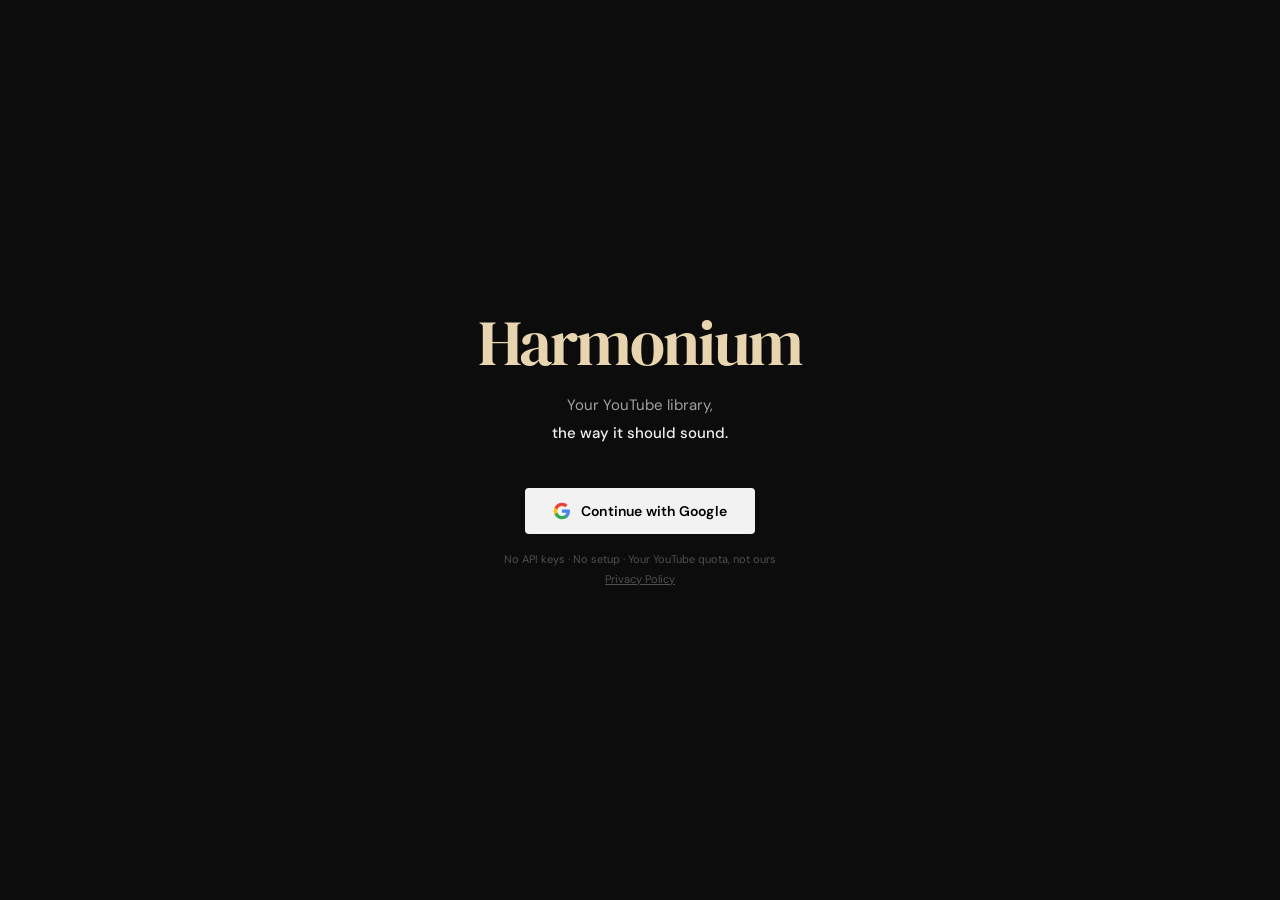
==== frontend/index.html @ 5efe1f3c "Add Google site verification meta tag" ====
<!DOCTYPE html>
<html lang="en">
<head>
<meta name="google-site-verification" content="8FkqAluyh1c5AC4ZkEARv3vHpYno_Fof5Kx22YtX2Ec" />
<meta charset="UTF-8">
<meta name="viewport" content="width=device-width, initial-scale=1.0">
<title>Harmonium</title>
<link href="https://fonts.googleapis.com/css2?family=DM+Sans:wght@300;400;500;600&family=DM+Serif+Display:ital@0;1&display=swap" rel="stylesheet">
<style>
:root {
  --bg:       #0c0c0c;
  --s1:       #141414;
  --s2:       #1c1c1c;
  --s3:       #272727;
  --s4:       #3a3a3a;
  --accent:   #e8d5b0;
  --accent2:  #f0e4c4;
  --green:    #4ade80;
  --text:     #f2f2f2;
  --text2:    #a0a0a0;
  --text3:    #505050;
  --ph:       80px;
}
*{box-sizing:border-box;margin:0;padding:0}
html,body{height:100%;overflow:hidden}
body{font-family:'DM Sans',sans-serif;background:var(--bg);color:var(--text);display:flex;flex-direction:column;-webkit-font-smoothing:antialiased}
button{cursor:pointer;font-family:inherit}
img{display:block}

/* ── LOADER ── */
#loader{position:fixed;inset:0;background:var(--bg);display:flex;align-items:center;justify-content:center;z-index:9999;transition:opacity .6s}
#loader.out{opacity:0;pointer-events:none}
.ll-logo{font-family:'DM Serif Display',serif;font-size:52px;color:var(--accent);letter-spacing:-1px;animation:ll 2s ease-in-out infinite}
@keyframes ll{0%,100%{opacity:.15}50%{opacity:1}}

/* ── LANDING ── */
#landing{position:fixed;inset:0;background:var(--bg);display:flex;align-items:center;justify-content:center;z-index:800;opacity:0;visibility:hidden;transition:opacity .4s,visibility .4s}
#landing.on{opacity:1;visibility:visible}
.li{text-align:center;max-width:380px;padding:40px 24px}
.li-logo{font-family:'DM Serif Display',serif;font-size:64px;color:var(--accent);letter-spacing:-2px;line-height:1;margin-bottom:16px}
.li-sub{font-size:15px;color:var(--text2);line-height:1.9;margin-bottom:40px}
.li-sub strong{color:var(--text);font-weight:500}
.btn-auth{display:inline-flex;align-items:center;gap:10px;background:var(--text);color:#000;border:none;border-radius:4px;padding:14px 28px;font-size:14px;font-weight:600;text-decoration:none;transition:all .2s;letter-spacing:.2px}
.btn-auth:hover{background:var(--accent2);transform:translateY(-1px)}
.btn-auth svg{width:18px;height:18px;flex-shrink:0}
.li-note{font-size:11px;color:var(--text3);margin-top:16px;line-height:1.8}

/* ── APP SHELL ── */
#app{display:flex;flex-direction:column;height:100vh;opacity:0;transition:opacity .4s;pointer-events:none}
#app.on{opacity:1;pointer-events:all}

/* ── TOPBAR ── */
#topbar{height:54px;display:flex;align-items:center;padding:0 20px;gap:14px;background:var(--s1);border-bottom:1px solid rgba(255,255,255,.05);flex-shrink:0;z-index:100}
.logo{font-family:'DM Serif Display',serif;font-size:20px;color:var(--accent);flex-shrink:0;cursor:pointer;user-select:none;letter-spacing:-.3px}
#sb{flex:1;max-width:340px;display:flex;align-items:center;background:var(--s3);border-radius:4px;padding:0 14px;gap:8px;border:1px solid transparent;transition:border .15s}
#sb:focus-within{border-color:rgba(255,255,255,.2)}
#sb svg{width:13px;height:13px;color:var(--text3);flex-shrink:0}
#si{background:transparent;border:none;outline:none;color:var(--text);font-family:'DM Sans',sans-serif;font-size:13px;width:100%;padding:9px 0}
#si::placeholder{color:var(--text3)}
#fw{display:flex;gap:6px}
.pill{background:transparent;border:1px solid var(--text3);border-radius:4px;padding:4px 12px;font-size:11px;font-weight:600;color:var(--text3);cursor:pointer;transition:all .15s;letter-spacing:.3px;text-transform:uppercase}
.pill.on{background:var(--accent);border-color:var(--accent);color:#000}
.pill:hover:not(.on){border-color:var(--text2);color:var(--text2)}
#tbr{display:flex;align-items:center;gap:10px;margin-left:auto}
#uav{width:26px;height:26px;border-radius:50%;object-fit:cover;border:1px solid var(--s4)}
#unm{font-size:13px;color:var(--text2);font-weight:500}
#lob{background:transparent;border:none;color:var(--text3);font-size:12px;cursor:pointer;padding:4px 8px;transition:color .15s}
#lob:hover{color:var(--text)}

/* ── LAYOUT ── */
#main{display:flex;flex:1;overflow:hidden}

/* ── SIDEBAR ── */
#sidebar{width:220px;flex-shrink:0;background:var(--s1);border-right:1px solid rgba(255,255,255,.04);display:flex;flex-direction:column;overflow:hidden}
.slbl{font-size:10px;font-weight:600;letter-spacing:2px;text-transform:uppercase;color:var(--text3);padding:20px 16px 8px}
.nb{display:flex;align-items:center;gap:11px;width:calc(100% - 12px);margin:1px 6px;padding:8px 10px;border-radius:4px;border:none;background:transparent;color:var(--text3);font-family:'DM Sans',sans-serif;font-size:13px;font-weight:500;cursor:pointer;transition:all .15s;text-align:left}
.nb:hover{background:var(--s2);color:var(--text2)}
.nb.on{background:var(--s2);color:var(--text)}
.nb svg{width:15px;height:15px;flex-shrink:0}
.sdiv{height:1px;background:rgba(255,255,255,.05);margin:8px 16px}
#pls{flex:1;overflow-y:auto;padding:4px 6px 16px;scrollbar-width:thin;scrollbar-color:var(--s4) transparent}
#pls::-webkit-scrollbar{width:3px}
#pls::-webkit-scrollbar-thumb{background:var(--s4);border-radius:2px}
.pi{display:flex;align-items:center;gap:10px;padding:6px 10px;border-radius:4px;cursor:pointer;transition:all .12s}
.pi:hover{background:var(--s2)}
.pi.on{background:var(--s2)}
.pith{width:34px;height:34px;border-radius:3px;background:var(--s3);flex-shrink:0;overflow:hidden;display:flex;align-items:center;justify-content:center;color:var(--text3)}
.pith img{width:100%;height:100%;object-fit:cover}
.pin{font-size:12px;font-weight:500;white-space:nowrap;overflow:hidden;text-overflow:ellipsis;color:var(--text2)}
.pi.on .pin{color:var(--text)}
.pic{font-size:10px;color:var(--text3);margin-top:1px}
.sempty{padding:16px;font-size:12px;color:var(--text3);text-align:center;line-height:1.8}

/* ── CONTENT ── */
#content{flex:1;display:flex;flex-direction:column;overflow:hidden;position:relative;background:var(--bg)}
#ta{flex:1;overflow-y:auto;scrollbar-width:thin;scrollbar-color:var(--s4) transparent}
#ta::-webkit-scrollbar{width:5px}
#ta::-webkit-scrollbar-thumb{background:var(--s4);border-radius:3px}

/* ── HOME ── */
.hw{padding:28px 28px 100px}
.hgreet{font-family:'DM Serif Display',serif;font-size:36px;color:var(--text);letter-spacing:-.5px;margin-bottom:28px;font-style:italic}

/* Playlist grid */
.plg{display:grid;grid-template-columns:repeat(3,1fr);gap:6px;margin-bottom:36px}
.pgc{display:flex;align-items:center;background:var(--s2);border-radius:4px;overflow:hidden;cursor:pointer;height:54px;position:relative;transition:background .12s}
.pgc:hover{background:var(--s3)}
.pgca{width:54px;height:54px;flex-shrink:0;overflow:hidden;background:var(--s3)}
.pgca img{width:100%;height:100%;object-fit:cover;display:block}
.pgcn{flex:1;padding:0 12px;font-size:13px;font-weight:600;white-space:nowrap;overflow:hidden;text-overflow:ellipsis;color:var(--text)}
.pgcp{position:absolute;right:10px;width:32px;height:32px;border-radius:50%;background:var(--accent);color:#000;border:none;display:flex;align-items:center;justify-content:center;opacity:0;transform:translateY(4px);transition:all .2s;box-shadow:0 4px 12px rgba(0,0,0,.5)}
.pgc:hover .pgcp{opacity:1;transform:translateY(0)}
.pgcp svg{width:12px;height:12px;margin-left:2px}

/* Section */
.hsec{margin-bottom:36px}
.shd{display:flex;align-items:center;justify-content:space-between;margin-bottom:16px}
.sht{font-size:18px;font-weight:600;color:var(--text);letter-spacing:-.2px}
.sha{font-size:12px;color:var(--text3);cursor:pointer;font-weight:500;transition:color .15s;text-transform:uppercase;letter-spacing:.5px}
.sha:hover{color:var(--text2)}

/* H-scroll */
.hrow{overflow-x:auto;scrollbar-width:none;padding-bottom:2px}
.hrow::-webkit-scrollbar{display:none}
.hri{display:flex;gap:14px;width:max-content}

/* Music card */
.mc{width:160px;flex-shrink:0;cursor:pointer;padding:14px;background:var(--s2);border-radius:6px;transition:background .15s;position:relative}
.mc:hover{background:var(--s3)}
.mca{width:132px;height:132px;border-radius:4px;background:var(--s3);overflow:hidden;position:relative;margin-bottom:12px;box-shadow:0 6px 20px rgba(0,0,0,.5)}
.mca img{width:100%;height:100%;object-fit:cover;display:block}
.mcpb{position:absolute;bottom:6px;right:6px;width:36px;height:36px;border-radius:50%;background:var(--accent);color:#000;border:none;display:flex;align-items:center;justify-content:center;opacity:0;transform:translateY(6px);transition:all .2s;box-shadow:0 4px 16px rgba(0,0,0,.6)}
.mc:hover .mcpb{opacity:1;transform:translateY(0)}
.mcpb svg{width:14px;height:14px;margin-left:2px}
.mct{font-size:13px;font-weight:600;white-space:nowrap;overflow:hidden;text-overflow:ellipsis;color:var(--text);margin-bottom:3px}
.mcs{font-size:11px;color:var(--text3);white-space:nowrap;overflow:hidden;text-overflow:ellipsis}

/* Artist */
.ahd{display:flex;align-items:center;gap:10px;margin-bottom:12px}
.aav{width:38px;height:38px;border-radius:50%;background:var(--s3);overflow:hidden;flex-shrink:0}
.aav img{width:100%;height:100%;object-fit:cover}
.anm{font-size:15px;font-weight:600;color:var(--text)}
.act{font-size:11px;color:var(--text3);margin-top:1px}

/* ── PLAYLIST HEADER ── */
.vhdr{display:flex;align-items:flex-end;gap:24px;padding:32px 24px 24px;background:linear-gradient(180deg,var(--s2) 0%,var(--bg) 100%)}
.vart{width:180px;height:180px;border-radius:4px;background:var(--s3);flex-shrink:0;overflow:hidden;box-shadow:0 8px 32px rgba(0,0,0,.7)}
.vart img{width:100%;height:100%;object-fit:cover}
.vinf{flex:1;overflow:hidden}
.vtyp{font-size:10px;font-weight:600;text-transform:uppercase;letter-spacing:2px;color:var(--text3);margin-bottom:10px}
.vtit{font-family:'DM Serif Display',serif;font-size:38px;letter-spacing:-.5px;line-height:1.1;margin-bottom:8px;color:var(--text)}
.vmeta{font-size:13px;color:var(--text2);margin-bottom:20px}
.vacts{display:flex;align-items:center;gap:12px}
.vplay{display:flex;align-items:center;gap:8px;background:var(--accent);color:#000;border:none;border-radius:4px;padding:11px 28px;font-family:'DM Sans',sans-serif;font-size:13px;font-weight:700;cursor:pointer;transition:all .15s;letter-spacing:.2px}
.vplay:hover{background:var(--accent2);transform:translateY(-1px)}
.vplay svg{width:14px;height:14px}
.vshuffle{display:flex;align-items:center;gap:6px;background:transparent;border:1px solid var(--s4);color:var(--text2);border-radius:4px;padding:10px 20px;font-family:'DM Sans',sans-serif;font-size:13px;font-weight:500;cursor:pointer;transition:all .15s}
.vshuffle:hover{border-color:var(--text3);color:var(--text)}
.vshuffle svg{width:13px;height:13px}

/* ── TRACK TABLE ── */
.ttbl{padding:0 20px 80px}
.ttblh{display:grid;grid-template-columns:40px 1fr 120px 60px;align-items:center;padding:6px 12px;border-bottom:1px solid rgba(255,255,255,.06);margin-bottom:2px}
.ttblh span{font-size:10px;font-weight:600;text-transform:uppercase;letter-spacing:1px;color:var(--text3)}
.ttblh span:last-child{text-align:right}
.tr{display:grid;grid-template-columns:40px 1fr 120px 60px;align-items:center;padding:5px 12px;border-radius:3px;cursor:pointer;transition:background .08s}
.tr:hover{background:rgba(255,255,255,.05)}
.tr.on{background:rgba(232,213,176,.07)}
.tn{font-size:13px;color:var(--text3);text-align:center;font-variant-numeric:tabular-nums}
.tr.on .tn{display:none}
.tbs{display:none;justify-content:center;align-items:flex-end;gap:2px;height:14px}
.tr.on .tbs{display:flex}
.tb{width:2px;background:var(--accent);border-radius:1px;animation:tba .7s ease-in-out infinite alternate}
.tb:nth-child(2){animation-delay:.12s;height:8px}
.tb:nth-child(3){animation-delay:.24s}
@keyframes tba{from{height:2px}to{height:12px}}
.tbs.paused .tb{animation-play-state:paused}
.tri{display:flex;align-items:center;gap:12px;overflow:hidden;min-width:0}
.tat{width:40px;height:40px;border-radius:3px;background:var(--s3);flex-shrink:0;overflow:hidden}
.tat img{width:100%;height:100%;object-fit:cover}
.tit{overflow:hidden;min-width:0}
.ttl{font-size:13px;font-weight:500;white-space:nowrap;overflow:hidden;text-overflow:ellipsis;color:var(--text)}
.tr.on .ttl{color:var(--accent)}
.tch{font-size:11px;color:var(--text3);margin-top:2px}
.tactions{display:flex;align-items:center;gap:2px;justify-content:center;opacity:0;transition:opacity .12s}
.tr:hover .tactions,.tr.on .tactions{opacity:1}
.tact{background:transparent;border:none;color:var(--text3);padding:4px;border-radius:3px;display:flex;transition:color .12s}
.tact:hover{color:var(--text)}
.tact.liked{color:var(--accent)!important;opacity:1!important}
.tact svg{width:14px;height:14px}
.tdur{font-size:12px;color:var(--text3);text-align:right;font-variant-numeric:tabular-nums}

/* ── QUEUE ── */
#qp{position:absolute;top:0;right:0;bottom:0;width:270px;background:var(--s1);border-left:1px solid rgba(255,255,255,.05);display:flex;flex-direction:column;transform:translateX(100%);transition:transform .3s cubic-bezier(.4,0,.2,1);z-index:20}
#qp.open{transform:translateX(0)}
#qph{display:flex;align-items:center;justify-content:space-between;padding:16px;border-bottom:1px solid rgba(255,255,255,.05);flex-shrink:0}
#qph h3{font-size:13px;font-weight:600;color:var(--text)}
#qcnt{font-size:11px;color:var(--text3);margin-top:2px}
#qcl{background:transparent;border:none;color:var(--text3);font-size:20px;line-height:1;padding:2px;transition:color .15s}
#qcl:hover{color:var(--text)}
#ql{flex:1;overflow-y:auto;padding:6px;scrollbar-width:thin;scrollbar-color:var(--s4) transparent}
.qi{display:flex;align-items:center;gap:10px;padding:7px 8px;border-radius:3px;cursor:pointer;transition:background .1s}
.qi:hover{background:var(--s2)}
.qi.qa{background:rgba(232,213,176,.06)}
.qia{width:34px;height:34px;border-radius:3px;background:var(--s3);flex-shrink:0;overflow:hidden}
.qia img{width:100%;height:100%;object-fit:cover}
.qii{flex:1;overflow:hidden}
.qit{font-size:12px;font-weight:500;white-space:nowrap;overflow:hidden;text-overflow:ellipsis;color:var(--text2)}
.qi.qa .qit{color:var(--accent)}
.qic{font-size:10px;color:var(--text3)}
.qrm{background:transparent;border:none;color:var(--text3);padding:4px;opacity:0;font-size:16px;transition:all .12s;flex-shrink:0}
.qi:hover .qrm{opacity:1}
.qrm:hover{color:#f55}
#qclrbtn{margin:8px;padding:9px;background:transparent;border:1px solid rgba(255,255,255,.08);border-radius:3px;color:var(--text3);font-family:'DM Sans',sans-serif;font-size:12px;cursor:pointer;width:calc(100% - 16px);transition:all .15s}
#qclrbtn:hover{border-color:#f55;color:#f55}

/* ── STATES ── */
.stctr{display:flex;flex-direction:column;align-items:center;justify-content:center;min-height:240px;gap:10px;color:var(--text3);text-align:center;padding:40px}
.stctr p{font-size:14px;line-height:1.8;max-width:280px}
.stctr strong{color:var(--text2)}
.spin{width:18px;height:18px;border:2px solid var(--s4);border-top-color:var(--accent);border-radius:50%;animation:sp .6s linear infinite;flex-shrink:0}
@keyframes sp{to{transform:rotate(360deg)}}
.ldrow{display:flex;align-items:center;justify-content:center;gap:10px;padding:80px;font-size:13px;color:var(--text3)}

/* ── PLAYER BAR ── */
#player{
  height:var(--ph);
  background:rgba(14,14,14,.97);
  backdrop-filter:blur(20px);
  -webkit-backdrop-filter:blur(20px);
  border-top:1px solid rgba(255,255,255,.06);
  display:flex;align-items:center;
  padding:0 20px;flex-shrink:0;z-index:200;
}

/* Now playing */
#np{display:flex;align-items:center;gap:12px;width:250px;flex-shrink:0;min-width:0;cursor:pointer}
#np:hover #npt{color:var(--accent)}
#npa{width:48px;height:48px;border-radius:4px;background:var(--s3);flex-shrink:0;overflow:hidden;display:flex;align-items:center;justify-content:center}
#npa img{width:100%;height:100%;object-fit:cover}
#npi{overflow:hidden;flex:1;min-width:0}
#npt{font-size:13px;font-weight:500;white-space:nowrap;overflow:hidden;text-overflow:ellipsis;color:var(--text);transition:color .15s}
#npc{font-size:11px;color:var(--text3);margin-top:2px;white-space:nowrap;overflow:hidden;text-overflow:ellipsis}
#nlbtn{background:transparent;border:none;color:var(--text3);padding:4px;flex-shrink:0;display:flex;transition:color .15s}
#nlbtn:hover{color:var(--text)}
#nlbtn.liked{color:var(--accent)!important}
#nlbtn svg{width:14px;height:14px}

/* Controls */
#ct{flex:1;display:flex;flex-direction:column;align-items:center;gap:8px;padding:0 20px}
.cr{display:flex;align-items:center;gap:18px}
.cb{background:transparent;border:none;color:var(--text3);padding:5px;transition:all .12s;display:flex;align-items:center;justify-content:center;border-radius:3px}
.cb:hover{color:var(--text);transform:scale(1.08)}
.cb.on{color:var(--accent)}
.cb svg{width:15px;height:15px;display:block}
#bplay{width:32px;height:32px;background:var(--text);border-radius:50%;color:#000;transition:transform .12s}
#bplay:hover{transform:scale(1.06)}
#bplay svg{width:14px;height:14px}

/* Progress */
.prow{display:flex;align-items:center;gap:8px;width:100%;max-width:600px}
.ptm{font-size:10px;color:var(--text3);font-variant-numeric:tabular-nums;width:34px;flex-shrink:0}
.ptm:last-child{text-align:right}
/* Progress bar — taller hit area via padding trick */
.prow{position:relative}
#pb{
  flex:1;height:4px;background:var(--s4);border-radius:3px;
  cursor:pointer;position:relative;
  user-select:none;
  /* tall invisible hit area */
  padding:10px 0;
  margin:-10px 0;
  background-clip:content-box;
  transition:none;
}
#pb::before{
  content:'';position:absolute;
  left:0;right:0;top:50%;transform:translateY(-50%);
  height:4px;background:var(--s4);border-radius:3px;
  transition:height .15s;
  pointer-events:none;
}
#pb:hover::before,#pb.dragging::before{height:6px;}
#pf{
  position:absolute;left:0;top:50%;transform:translateY(-50%);
  height:4px;background:var(--text2);border-radius:3px;
  width:0%;pointer-events:none;
  transition:height .15s;
}
#pb:hover #pf,#pb.dragging #pf{height:6px;background:var(--accent);}
#pdot{
  position:absolute;right:-6px;top:50%;transform:translateY(-50%);
  width:12px;height:12px;border-radius:50%;
  background:var(--text);
  opacity:0;pointer-events:none;
  transition:opacity .15s;
  box-shadow:0 0 0 3px rgba(255,255,255,.1);
}
#pb:hover #pdot,#pb.dragging #pdot{opacity:1;}

/* Right */
#pr{display:flex;align-items:center;gap:8px;width:220px;justify-content:flex-end;flex-shrink:0}
#qtbtn{background:transparent;border:none;color:var(--text3);padding:5px;display:flex;transition:color .15s;border-radius:3px}
#qtbtn:hover,#qtbtn.on{color:var(--accent)}
#qtbtn svg{width:15px;height:15px}
#lyrbtn{background:transparent;border:none;color:var(--text3);padding:5px;display:flex;transition:color .15s;border-radius:3px;font-size:11px;font-weight:600;letter-spacing:.5px;align-items:center;gap:5px}
#lyrbtn:hover,#lyrbtn.on{color:var(--accent)}
#lyrbtn svg{width:13px;height:13px}
.vol{display:flex;align-items:center;gap:6px}
.vol svg{width:13px;height:13px;color:var(--text3);flex-shrink:0}
#vs{-webkit-appearance:none;width:80px;height:3px;background:var(--s4);border-radius:3px;outline:none;cursor:pointer}
#vs::-webkit-slider-thumb{-webkit-appearance:none;width:10px;height:10px;border-radius:50%;background:var(--text);cursor:pointer;opacity:0;transition:opacity .12s}
.vol:hover #vs::-webkit-slider-thumb{opacity:1}

/* ── LYRICS PANEL (slides up from player bar) ── */
#lyrpanel{
  position:fixed;
  left:220px; /* sidebar width */
  right:0;
  bottom:var(--ph);
  height:0;
  background:rgba(12,12,12,.97);
  backdrop-filter:blur(30px);
  -webkit-backdrop-filter:blur(30px);
  border-top:1px solid rgba(255,255,255,.06);
  overflow:hidden;
  transition:height .35s cubic-bezier(.4,0,.2,1);
  z-index:150;
}
#lyrpanel.open{height:340px}
#lyrinner{
  height:340px;
  display:flex;
  flex-direction:column;
  align-items:center;
  justify-content:center;
  overflow:hidden;
  -webkit-mask-image:linear-gradient(to bottom,transparent 0%,black 18%,black 82%,transparent 100%);
  mask-image:linear-gradient(to bottom,transparent 0%,black 18%,black 82%,transparent 100%);
  pointer-events:none;
}
#lyrlines{
  display:flex;
  flex-direction:column;
  gap:24px;
  width:100%;
  max-width:680px;
  padding:0 40px;
  position:relative;
  transition:transform .45s cubic-bezier(.4,0,.2,1);
  will-change:transform;
}
.lline{
  font-size:18px;
  font-weight:500;
  line-height:1.5;
  color:rgba(255,255,255,.12);
  user-select:none;
  transition:color .35s ease,font-size .35s ease;
  letter-spacing:-.1px;
}
.lline.near{color:rgba(255,255,255,.35);font-size:20px}
.lline.active{color:var(--text);font-size:24px;font-weight:600}
#lyrempty{color:var(--text3);font-size:14px;text-align:center}

/* ── YT POPUP ── */
#yw{position:fixed;bottom:calc(var(--ph)+12px);right:20px;width:260px;height:146px;border-radius:4px;overflow:hidden;border:1px solid rgba(255,255,255,.1);background:#000;z-index:210;transform:translateY(12px);opacity:0;transition:all .25s;pointer-events:none}
#yw.show{transform:translateY(0);opacity:1;pointer-events:all}
#yf{width:100%;height:100%}
#vtbtn{background:transparent;border:none;color:var(--text3);font-size:11px;font-weight:600;letter-spacing:.5px;cursor:pointer;padding:5px 8px;border-radius:3px;display:none;transition:color .15s;white-space:nowrap;flex-shrink:0}
#vtbtn:hover{color:var(--text2)}

/* ── TOAST ── */
#toast{position:fixed;bottom:calc(var(--ph)+14px);left:50%;transform:translateX(-50%) translateY(6px);background:var(--s3);border:1px solid rgba(255,255,255,.08);border-radius:4px;padding:8px 18px;font-size:13px;font-weight:500;color:var(--text2);opacity:0;pointer-events:none;transition:all .2s;z-index:500;white-space:nowrap}
#toast.show{opacity:1;transform:translateX(-50%) translateY(0)}
</style>
</head>
<body>

<div id="loader"><div class="ll-logo">Harmonium</div></div>

<div id="landing">
  <div class="li">
    <div class="li-logo">Harmonium</div>
    <div class="li-sub">Your YouTube library,<br><strong>the way it should sound.</strong></div>
    <a class="btn-auth" href="https://harmonium.onrender.com/auth/login">
      <svg viewBox="0 0 24 24"><path d="M22.56 12.25c0-.78-.07-1.53-.2-2.25H12v4.26h5.92c-.26 1.37-1.04 2.53-2.21 3.31v2.77h3.57c2.08-1.92 3.28-4.74 3.28-8.09z" fill="#4285F4"/><path d="M12 23c2.97 0 5.46-.98 7.28-2.66l-3.57-2.77c-.98.66-2.23 1.06-3.71 1.06-2.86 0-5.29-1.93-6.16-4.53H2.18v2.84C3.99 20.53 7.7 23 12 23z" fill="#34A853"/><path d="M5.84 14.09c-.22-.66-.35-1.36-.35-2.09s.13-1.43.35-2.09V7.07H2.18C1.43 8.55 1 10.22 1 12s.43 3.45 1.18 4.93l2.85-2.22.81-.62z" fill="#FBBC05"/><path d="M12 5.38c1.62 0 3.06.56 4.21 1.64l3.15-3.15C17.45 2.09 14.97 1 12 1 7.7 1 3.99 3.47 2.18 7.07l3.66 2.84c.87-2.6 3.3-4.53 6.16-4.53z" fill="#EA4335"/></svg>
      Continue with Google
    </a>
    <div class="li-note">No API keys · No setup · Your YouTube quota, not ours<br><a href="/privacy" style="color:#505050;font-size:11px">Privacy Policy</a></div>
  </div>
</div>

<div id="app">
  <div id="topbar">
    <div class="logo" onclick="goHome()">Harmonium</div>
    <div id="sb">
      <svg viewBox="0 0 24 24" fill="none" stroke="currentColor" stroke-width="2"><circle cx="11" cy="11" r="8"/><line x1="21" y1="21" x2="16.65" y2="16.65"/></svg>
      <input id="si" placeholder="Search your library…" onkeydown="onSearch(event)"/>
    </div>
    <div id="fw">
      <button class="pill on" id="pfm" onclick="setFilter('music')">Music</button>
      <button class="pill" id="pfa" onclick="setFilter('all')">All</button>
    </div>
    <div id="tbr">
      <img id="uav" src="" alt=""/>
      <span id="unm"></span>
      <button id="lob" onclick="doLogout()">sign out</button>
    </div>
  </div>

  <div id="main">
    <div id="sidebar">
      <div class="slbl">Library</div>
      <button class="nb" id="nh" onclick="goHome()">
        <svg viewBox="0 0 24 24" fill="none" stroke="currentColor" stroke-width="2"><path d="M3 9l9-7 9 7v11a2 2 0 01-2 2H5a2 2 0 01-2-2z"/><polyline points="9 22 9 12 15 12 15 22"/></svg>Home
      </button>
      <button class="nb" id="nl" onclick="goLiked()">
        <svg viewBox="0 0 24 24" fill="none" stroke="currentColor" stroke-width="2"><path d="M20.84 4.61a5.5 5.5 0 00-7.78 0L12 5.67l-1.06-1.06a5.5 5.5 0 00-7.78 7.78l1.06 1.06L12 21.23l7.78-7.78 1.06-1.06a5.5 5.5 0 000-7.78z"/></svg>Liked songs
      </button>
      <div class="sdiv"></div>
      <div class="slbl" style="padding-top:12px">Playlists</div>
      <div id="pls"><div class="sempty"><div class="spin" style="margin:0 auto 8px"></div>Loading…</div></div>
    </div>

    <div id="content">
      <div id="ta"><div id="tl"><div class="ldrow"><div class="spin"></div>Loading…</div></div></div>
      <div id="qp">
        <div id="qph"><div><h3>Queue</h3><div id="qcnt">0 tracks</div></div><button id="qcl" onclick="toggleQ()">×</button></div>
        <div id="ql"></div>
        <button id="qclrbtn" onclick="clearQ()">Clear queue</button>
      </div>
    </div>
  </div>

  <div id="player">
    <!-- Now playing -->
    <div id="np">
      <div id="npa">
        <svg width="16" height="16" viewBox="0 0 24 24" fill="none" stroke="#444" stroke-width="1.5"><path d="M9 18V5l12-2v13"/><circle cx="6" cy="18" r="3"/><circle cx="18" cy="16" r="3"/></svg>
      </div>
      <div id="npi">
        <div id="npt">Not playing</div>
        <div id="npc"></div>
      </div>
      <button id="nlbtn" onclick="toggleLike()" title="Like">
        <svg viewBox="0 0 24 24" fill="none" stroke="currentColor" stroke-width="2"><path d="M20.84 4.61a5.5 5.5 0 00-7.78 0L12 5.67l-1.06-1.06a5.5 5.5 0 00-7.78 7.78l1.06 1.06L12 21.23l7.78-7.78 1.06-1.06a5.5 5.5 0 000-7.78z"/></svg>
      </button>
    </div>
    <!-- Controls -->
    <div id="ct">
      <div class="cr">
        <button class="cb" id="bsh" onclick="toggleShuffle()" title="Shuffle (S)">
          <svg viewBox="0 0 24 24" fill="none" stroke="currentColor" stroke-width="2"><polyline points="16 3 21 3 21 8"/><line x1="4" y1="20" x2="21" y2="3"/><polyline points="21 16 21 21 16 21"/><line x1="15" y1="15" x2="21" y2="21"/></svg>
        </button>
        <button class="cb" onclick="prevT()" title="Previous (P)">
          <svg viewBox="0 0 24 24" fill="currentColor"><polygon points="19 20 9 12 19 4 19 20"/><line x1="5" y1="19" x2="5" y2="5" stroke="currentColor" stroke-width="2"/></svg>
        </button>
        <button class="cb" id="bplay" onclick="togglePlay()">
          <svg id="iplay" viewBox="0 0 24 24" fill="currentColor"><polygon points="5 3 19 12 5 21 5 3"/></svg>
          <svg id="ipause" viewBox="0 0 24 24" fill="currentColor" style="display:none"><rect x="6" y="4" width="4" height="16"/><rect x="14" y="4" width="4" height="16"/></svg>
        </button>
        <button class="cb" onclick="nextT()" title="Next (N)">
          <svg viewBox="0 0 24 24" fill="currentColor"><polygon points="5 4 15 12 5 20 5 4"/><line x1="19" y1="5" x2="19" y2="19" stroke="currentColor" stroke-width="2"/></svg>
        </button>
        <button class="cb" id="brp" onclick="toggleRepeat()" title="Repeat (R)">
          <svg viewBox="0 0 24 24" fill="none" stroke="currentColor" stroke-width="2"><polyline points="17 1 21 5 17 9"/><path d="M3 11V9a4 4 0 014-4h14"/><polyline points="7 23 3 19 7 15"/><path d="M21 13v2a4 4 0 01-4 4H3"/></svg>
        </button>
      </div>
      <div class="prow">
        <span class="ptm" id="ptc">0:00</span>
        <div id="pb"><div id="pf"><div id="pdot"></div></div></div>
        <span class="ptm" id="ptt">0:00</span>
      </div>
    </div>
    <!-- Right -->
    <div id="pr">
      <button id="lyrbtn" onclick="toggleLyr()" title="Lyrics">
        <svg viewBox="0 0 24 24" fill="none" stroke="currentColor" stroke-width="2"><path d="M9 19c-5 1.5-5-2.5-7-3m14 6v-3.87a3.37 3.37 0 00-.94-2.61c3.14-.35 6.44-1.54 6.44-7A5.44 5.44 0 0020 4.77 5.07 5.07 0 0019.91 1S18.73.65 16 2.48a13.38 13.38 0 00-7 0C6.27.65 5.09 1 5.09 1A5.07 5.07 0 005 4.77a5.44 5.44 0 00-1.5 3.78c0 5.42 3.3 6.61 6.44 7A3.37 3.37 0 009 18.13V22"/></svg>
        LYRICS
      </button>
      <button id="vtbtn" onclick="toggleVid()">Show video</button>
      <button id="qtbtn" onclick="toggleQ()" title="Queue">
        <svg viewBox="0 0 24 24" fill="none" stroke="currentColor" stroke-width="2"><line x1="8" y1="6" x2="21" y2="6"/><line x1="8" y1="12" x2="21" y2="12"/><line x1="8" y1="18" x2="21" y2="18"/><line x1="3" y1="6" x2="3.01" y2="6"/><line x1="3" y1="12" x2="3.01" y2="12"/><line x1="3" y1="18" x2="3.01" y2="18"/></svg>
      </button>
      <div class="vol">
        <svg viewBox="0 0 24 24" fill="none" stroke="currentColor" stroke-width="2"><polygon points="11 5 6 9 2 9 2 15 6 15 11 19 11 5"/></svg>
        <input id="vs" type="range" min="0" max="100" value="85" oninput="setVol(this.value)"/>
        <svg viewBox="0 0 24 24" fill="none" stroke="currentColor" stroke-width="2"><polygon points="11 5 6 9 2 9 2 15 6 15 11 19 11 5"/><path d="M15.54 8.46a5 5 0 010 7.07"/></svg>
      </div>
    </div>
  </div>
</div>

<!-- LYRICS PANEL -->
<div id="lyrpanel">
  <div id="lyrinner">
    <div id="lyrlines"><div id="lyrempty">No lyrics</div></div>
  </div>
</div>

<!-- YT -->
<div id="yw"><div id="yf"></div></div>
<div id="toast"></div>

<script>
'use strict';
const API = location.hostname==='localhost'||location.hostname==='127.0.0.1'?'http://localhost:5000':'https://harmonium.onrender.com';

// ── STATE ──
let ytp=null, ytR=false, vidOn=false, lyrOpen=false;
let fm = localStorage.getItem('hfm')||'music';
let lyrs=[], lyT=null, lastLI=-1;
let liked = new Set(JSON.parse(localStorage.getItem('hlik')||'[]'));
let allPl=[];
let dragging=false, fsDragging=false;
const S={q:[],i:-1,pl:false,sh:false,rp:false,dur:0};

// ── PERSIST ──
function getH(){try{return JSON.parse(localStorage.getItem('hph')||'{}')}catch{return{}}}
function trackP(t){const h=getH();if(!h[t.id])h[t.id]={...t,plays:0,last:0};h[t.id].plays++;h[t.id].last=Date.now();h[t.id].title=t.title;h[t.id].ch=t.ch;h[t.id].thumb=t.thumb;h[t.id].rawDur=t.rawDur;localStorage.setItem('hph',JSON.stringify(h));}
function saveL(){localStorage.setItem('hlik',JSON.stringify([...liked]));}

// ── BOOT ──
window.addEventListener('load',()=>{
  loadYT(); setFUI(fm);
  const p=new URLSearchParams(location.search);
  const tok=p.get('h_token');
  if(tok){localStorage.setItem('htok',tok);history.replaceState({},'','/');}
  checkAuth();
});

async function checkAuth(){
  const tok=localStorage.getItem('htok');
  if(!tok){hideLoader();showLanding();return;}
  try{
    const u=await req('/auth/me');
    if(u.error){localStorage.removeItem('htok');hideLoader();showLanding();return;}
    showApp(u); setupDrag(); await loadSidebar(); goHome(); hideLoader();
  }catch{hideLoader();showLanding();}
}
function hideLoader(){const l=document.getElementById('loader');l.classList.add('out');setTimeout(()=>l.style.display='none',700);}
function showLanding(){document.getElementById('landing').classList.add('on');}
function showApp(u){
  document.getElementById('landing').classList.remove('on');
  document.getElementById('app').classList.add('on');
  document.getElementById('uav').src=u.picture||'';
  document.getElementById('unm').textContent=(u.name||'').split(' ')[0];
}
async function doLogout(){const tok=localStorage.getItem('htok');if(tok)await fetch(`${API}/auth/logout`,{method:'POST',headers:{Authorization:`Bearer ${tok}`}}).catch(()=>{});localStorage.removeItem('htok');location.reload();}

// ── FILTER ──
function setFilter(m){fm=m;localStorage.setItem('hfm',m);setFUI(m);const a=document.querySelector('.nb.on');if(a?.id==='nl')goLiked();else goHome();}
function setFUI(m){document.getElementById('pfm').classList.toggle('on',m==='music');document.getElementById('pfa').classList.toggle('on',m==='all');}
function isMusic(t){
  if(fm==='all')return true;
  if(!t.rawDur)return true;
  const m=t.rawDur.match(/PT(?:(\d+)H)?(?:(\d+)M)?(?:(\d+)S)?/);
  if(!m)return true;
  return(+m[1]||0)===0&&(+m[2]||0)<20;
}
function filt(arr){return arr.filter(isMusic);}

// ── API ──
async function req(path,params={}){
  const url=new URL(API+path);
  Object.entries(params).forEach(([k,v])=>url.searchParams.set(k,v));
  const tok=localStorage.getItem('htok');
  const r=await fetch(url,{headers:tok?{Authorization:`Bearer ${tok}`}:{}});
  if(r.status===401){localStorage.removeItem('htok');showLanding();throw new Error('401');}
  return r.json();
}

// ── NAV ──
function setNav(id){
  document.querySelectorAll('.nb').forEach(b=>b.classList.remove('on'));
  document.querySelectorAll('.pi').forEach(p=>p.classList.remove('on'));
  document.getElementById(id)?.classList.add('on');
}

// ── HOME ──
async function goHome(){
  setNav('nh');
  // Prefetch liked for home sections
  if(!window._lc){
    try{
      let t=[],pt='';
      do{const d=await req('/api/liked',pt?{pageToken:pt}:{});if(!d?.items)break;t=t.concat(d.items.map(mv));pt=d.nextPageToken||'';}while(pt&&t.length<100);
      window._lc=t;
    }catch{}
  }
  const h=getH();
  const mp=Object.values(h).filter(isMusic).sort((a,b)=>b.plays-a.plays).slice(0,25);
  const rl=window._lc?filt(window._lc).slice(0,25):[];
  const dm=rl.length?[...rl].sort(()=>Math.random()-.5).slice(0,25):[];

  // Build artist map from play history
  const am={};
  Object.values(h).filter(isMusic).forEach(t=>{if(!t.ch)return;if(!am[t.ch])am[t.ch]={name:t.ch,thumb:t.thumb,tracks:[]};am[t.ch].tracks.push(t);});
  const artists=Object.values(am).filter(a=>a.tracks.length>=2).sort((a,b)=>b.tracks.length-a.tracks.length).slice(0,4);

  // Playlists for grid — all playlists shown (let user decide with filter pills)
  const gridPl=allPl.slice(0,6);

  const hr=new Date().getHours();
  const greet=hr<12?'Good morning':'Good afternoon, it\'s evening';
  const g=hr<12?'Good morning':(hr<17?'Good afternoon':'Good evening');

  let html=`<div class="hw"><div class="hgreet">${g}</div>`;

  if(gridPl.length){
    html+=`<div class="plg">`;
    gridPl.forEach(p=>{
      const img=p.snippet.thumbnails?.medium?.url||p.snippet.thumbnails?.default?.url||'';
      html+=`<div class="pgc" onclick="loadPl('${X(p.id)}','${X(p.snippet.title)}')">
        <div class="pgca">${img?`<img src="${img}" alt=""/>`:''}</div>
        <div class="pgcn">${X(p.snippet.title)}</div>
        <button class="pgcp" onclick="event.stopPropagation();loadPl('${X(p.id)}','${X(p.snippet.title)}',null,true)">
          <svg viewBox="0 0 24 24" fill="currentColor"><polygon points="5 3 19 12 5 21 5 3"/></svg>
        </button>
      </div>`;
    });
    html+=`</div>`;
  }

  if(mp.length){
    html+=`<div class="hsec"><div class="shd"><div class="sht">Most played</div></div><div class="hrow"><div class="hri">`;
    mp.forEach(t=>{html+=mcard(t,`pFH('${X(t.id)}')`)});
    html+=`</div></div></div>`;
  }
  if(rl.length){
    html+=`<div class="hsec"><div class="shd"><div class="sht">Recently liked</div><div class="sha" onclick="goLiked()">See all</div></div><div class="hrow"><div class="hri">`;
    rl.forEach((t,i)=>{html+=mcard(t,`pFL(${i})`)});
    html+=`</div></div></div>`;
  }
  if(dm.length&&dm.length!==rl.length){
    html+=`<div class="hsec"><div class="shd"><div class="sht">Daily mix</div></div><div class="hrow"><div class="hri">`;
    dm.forEach(t=>{html+=mcard(t,`pFH('${X(t.id)}')`)});
    html+=`</div></div></div>`;
  }
  if(artists.length){
    html+=`<div class="hsec"><div class="shd"><div class="sht">Your artists</div></div>`;
    artists.forEach(a=>{
      html+=`<div style="margin-bottom:24px"><div class="ahd"><div class="aav">${a.thumb?`<img src="${X(a.thumb)}" alt=""/>`:''}</div><div><div class="anm">${X(a.name)}</div><div class="act">${a.tracks.length} tracks</div></div></div><div class="hrow"><div class="hri">`;
      a.tracks.slice(0,15).forEach(t=>{html+=mcard(t,`pFH('${X(t.id)}')`)});
      html+=`</div></div></div>`;
    });
    html+=`</div>`;
  }
  if(!mp.length&&!rl.length){
    html+=`<div class="stctr"><p><strong>Welcome to Harmonium.</strong><br>Play some music and your home screen will fill up.</p></div>`;
  }
  html+=`</div>`;
  document.getElementById('tl').innerHTML=html;
}

function mcard(t,oc){
  return`<div class="mc" onclick="${oc}">
    <div class="mca">${t.thumb?`<img src="${X(t.thumb)}" loading="lazy" alt=""/>`:''}<button class="mcpb" onclick="event.stopPropagation();${oc}"><svg viewBox="0 0 24 24" fill="currentColor"><polygon points="5 3 19 12 5 21 5 3"/></svg></button></div>
    <div class="mct">${X(t.title)}</div>
    <div class="mcs">${t.plays?t.plays+' plays · ':''}${X(t.ch||'')}</div>
  </div>`;
}
function pFH(id){const idx=S.q.findIndex(t=>t.id===id);if(idx>=0){play(idx);return;}const h=getH();const t=h[id];if(t){S.q=[t];S.i=-1;play(0);}}
function pFL(i){if(window._lc){S.q=filt([...window._lc]);play(i);}}

// ── SIDEBAR PLAYLISTS ──
async function loadSidebar(){
  const el=document.getElementById('pls');
  el.innerHTML='<div class="sempty"><div class="spin" style="margin:0 auto 8px"></div>Loading…</div>';
  try{
    let items=[],pt='';
    do{const d=await req('/api/playlists',pt?{pageToken:pt}:{});if(!d?.items)break;items=items.concat(d.items);pt=d.nextPageToken||'';}while(pt&&items.length<300);
    allPl=items;
    if(!items.length){el.innerHTML='<div class="sempty">No playlists found</div>';return;}
    el.innerHTML=items.map(p=>{const t=p.snippet.thumbnails?.default?.url||'',c=p.contentDetails?.itemCount??'?';return`<div class="pi" onclick="loadPl('${X(p.id)}','${X(p.snippet.title)}',this)"><div class="pith">${t?`<img src="${t}" loading="lazy" alt=""/>`:''}</div><div><div class="pin">${X(p.snippet.title)}</div><div class="pic">${c} videos</div></div></div>`;}).join('');
  }catch{el.innerHTML='<div class="sempty">Failed to load</div>';}
}

// ── LIKED ──
async function goLiked(){
  setNav('nl');
  document.getElementById('tl').innerHTML='<div class="ldrow"><div class="spin"></div>Loading…</div>';
  try{
    let t=[],pt='';
    do{const d=await req('/api/liked',pt?{pageToken:pt}:{});if(!d?.items)break;t=t.concat(d.items.map(mv));pt=d.nextPageToken||'';}while(pt&&t.length<200);
    window._lc=t;
    renderView(filt(t),'Liked songs',t[0]?.thumb||'',filt(t).length,t.length);
  }catch{document.getElementById('tl').innerHTML='<div class="stctr"><p>Failed to load</p></div>';}
}

// ── PLAYLIST ──
async function loadPl(id,title,el=null,autoplay=false){
  document.querySelectorAll('.nb,.pi').forEach(b=>b.classList.remove('on'));
  el?.classList.add('on');
  document.getElementById('tl').innerHTML='<div class="ldrow"><div class="spin"></div>Loading…</div>';
  try{
    let t=[],pt='';
    do{
      const d=await req('/api/playlist-items',{playlistId:id,...(pt?{pageToken:pt}:{})});
      if(!d?.items)break;
      const ids=d.items.map(i=>i.contentDetails?.videoId).filter(Boolean);
      if(ids.length){const vd=await req('/api/videos',{id:ids.join(',')});if(vd?.items)t=t.concat(vd.items.map(mv));}
      pt=d.nextPageToken||'';
    }while(pt&&t.length<200);
    const f=filt(t);
    renderView(f,title,f[0]?.thumb||t[0]?.thumb||'',f.length,t.length);
    if(autoplay&&f.length)play(0);
  }catch{document.getElementById('tl').innerHTML='<div class="stctr"><p>Failed to load playlist</p></div>';}
}

// ── SEARCH ──
async function onSearch(e){
  if(e.key!=='Enter')return;
  const q=document.getElementById('si').value.trim();if(!q)return;
  document.querySelectorAll('.nb,.pi').forEach(b=>b.classList.remove('on'));
  document.getElementById('tl').innerHTML='<div class="ldrow"><div class="spin"></div>Searching…</div>';
  try{
    const sd=await req('/api/search',{q});
    if(!sd?.items?.length){renderView([],'Search results','',0,0);return;}
    const ids=sd.items.map(i=>i.id?.videoId||i.id).filter(Boolean);
    const vd=await req('/api/videos',{id:ids.join(',')});
    const t=filt((vd?.items||[]).map(mv));
    renderView(t,`"${q}"`,t[0]?.thumb||'',t.length,t.length);
  }catch{document.getElementById('tl').innerHTML='<div class="stctr"><p>Search failed</p></div>';}
}

// ── RENDER VIEW ──
function renderView(tracks,title,art,shown,total){
  S.q=tracks;
  const hidden=total-shown;
  let html=`<div class="vhdr">
    <div class="vart">${art?`<img src="${art}" alt=""/>`:''}</div>
    <div class="vinf">
      <div class="vtyp">Playlist</div>
      <div class="vtit">${X(title)}</div>
      <div class="vmeta">${shown} track${shown!==1?'s':''}${hidden>0&&fm==='music'?` · <span style="color:var(--text3)">${hidden} video${hidden!==1?'s':''} hidden</span>`:''}</div>
      <div class="vacts">
        <button class="vplay" onclick="playAll()"><svg viewBox="0 0 24 24" fill="currentColor"><polygon points="5 3 19 12 5 21 5 3"/></svg>Play</button>
        <button class="vshuffle" onclick="shufflePlay()"><svg viewBox="0 0 24 24" fill="none" stroke="currentColor" stroke-width="2"><polyline points="16 3 21 3 21 8"/><line x1="4" y1="20" x2="21" y2="3"/><polyline points="21 16 21 21 16 21"/><line x1="15" y1="15" x2="21" y2="21"/></svg>Shuffle</button>
      </div>
    </div>
  </div>`;
  if(!tracks.length){
    html+=fm==='music'?'<div class="stctr"><p>No music tracks.<br><span style="font-size:12px;color:var(--text3)">Switch to All to see everything.</span></p></div>':'<div class="stctr"><p>Empty playlist.</p></div>';
    document.getElementById('tl').innerHTML=html;return;
  }
  html+=`<div class="ttbl"><div class="ttblh"><span>#</span><span>Title</span><span></span><span>Duration</span></div>`;
  tracks.forEach((t,i)=>{
    const lk=liked.has(t.id);
    html+=`<div class="tr${S.i===i?' on':''}" id="tr${i}" onclick="play(${i})">
      <div class="tn">${i+1}<div class="tbs${!S.pl?' paused':''}"><div class="tb" style="height:7px"></div><div class="tb"></div><div class="tb" style="height:5px"></div></div></div>
      <div class="tri"><div class="tat">${t.thumb?`<img src="${t.thumb}" loading="lazy" alt=""/>`:''}</div><div class="tit"><div class="ttl">${X(t.title)}</div><div class="tch">${X(t.ch)}</div></div></div>
      <div class="tactions">
        <button class="tact${lk?' liked':''}" onclick="event.stopPropagation();toggleLT('${X(t.id)}',this)" title="Like">
          <svg viewBox="0 0 24 24" fill="${lk?'currentColor':'none'}" stroke="currentColor" stroke-width="2"><path d="M20.84 4.61a5.5 5.5 0 00-7.78 0L12 5.67l-1.06-1.06a5.5 5.5 0 00-7.78 7.78l1.06 1.06L12 21.23l7.78-7.78 1.06-1.06a5.5 5.5 0 000-7.78z"/></svg>
        </button>
        <button class="tact" onclick="event.stopPropagation();shareT('${X(t.id)}')" title="Share">
          <svg viewBox="0 0 24 24" fill="none" stroke="currentColor" stroke-width="2"><circle cx="18" cy="5" r="3"/><circle cx="6" cy="12" r="3"/><circle cx="18" cy="19" r="3"/><line x1="8.59" y1="13.51" x2="15.42" y2="17.49"/><line x1="15.41" y1="6.51" x2="8.59" y2="10.49"/></svg>
        </button>
      </div>
      <div class="tdur">${t.dur}</div>
    </div>`;
  });
  html+=`</div>`;
  document.getElementById('tl').innerHTML=html;
  updateQ();
}

function mv(v){return{id:v.id,title:v.snippet.title,ch:v.snippet.channelTitle,thumb:v.snippet.thumbnails?.medium?.url||v.snippet.thumbnails?.default?.url||'',dur:pdur(v.contentDetails?.duration||''),rawDur:v.contentDetails?.duration||''};}

// ── YT PLAYER ──
function loadYT(){const s=document.createElement('script');s.src='https://www.youtube.com/iframe_api';document.head.appendChild(s);}
window.onYouTubeIframeAPIReady=()=>{
  ytp=new YT.Player('yf',{height:'146',width:'260',playerVars:{autoplay:0,controls:0,playsinline:1,enablejsapi:1,rel:0},events:{
    onReady:()=>{ytR=true;ytp.setVolume(85);},
    onStateChange:e=>{const P=YT.PlayerState;
      if(e.data===P.PLAYING){S.pl=true;showPause();startProg();showVT();updBars(true);}
      else if(e.data===P.PAUSED){S.pl=false;showPlay();stopProg();updBars(false);}
      else if(e.data===P.ENDED){nextT();}
    }
  }});
};

// ── PLAYBACK ──
function play(i){
  if(!ytR){toast('Player loading…');return;}
  S.i=i;const t=S.q[i];if(!t)return;
  document.querySelectorAll('.tr').forEach((el,j)=>el.classList.toggle('on',j===i));
  ytp.loadVideoById(t.id);
  ytp.setVolume(parseInt(document.getElementById('vs').value));
  document.getElementById('npt').textContent=t.title;
  document.getElementById('npc').textContent=t.ch;
  const npa=document.getElementById('npa');
  npa.innerHTML=t.thumb?`<img src="${t.thumb}" style="width:100%;height:100%;object-fit:cover;border-radius:4px" alt=""/>`:'<svg width="16" height="16" viewBox="0 0 24 24" fill="none" stroke="#444" stroke-width="1.5"><path d="M9 18V5l12-2v13"/><circle cx="6" cy="18" r="3"/><circle cx="18" cy="16" r="3"/></svg>';
  document.getElementById('nlbtn').classList.toggle('liked',liked.has(t.id));
  document.getElementById(`tr${i}`)?.scrollIntoView({block:'nearest',behavior:'smooth'});
  S.pl=true;showPause();trackP(t);updateQ();
  if(lyrOpen)fetchLyrics(t);
}
function playAll(){if(S.q.length)play(0);}
function shufflePlay(){if(!S.q.length)return;S.sh=true;document.getElementById('bsh').classList.add('on');play(Math.floor(Math.random()*S.q.length));toast('Shuffle on');}
function togglePlay(){if(!ytR||S.i<0)return;S.pl?ytp.pauseVideo():ytp.playVideo();}
function prevT(){if(S.i>0)play(S.i-1);else if(S.rp&&S.q.length)play(S.q.length-1);}
function nextT(){
  if(S.sh&&S.q.length>1){let n;do{n=Math.floor(Math.random()*S.q.length);}while(n===S.i&&S.q.length>1);play(n);return;}
  if(S.i<S.q.length-1)play(S.i+1);
  else if(S.rp&&S.q.length)play(0);
}
function toggleShuffle(){S.sh=!S.sh;document.getElementById('bsh').classList.toggle('on',S.sh);toast(S.sh?'Shuffle on':'Shuffle off');}
function toggleRepeat(){S.rp=!S.rp;document.getElementById('brp').classList.toggle('on',S.rp);toast(S.rp?'Repeat on':'Repeat off');}
function setVol(v){if(ytR)ytp.setVolume(parseInt(v));}
function showVT(){document.getElementById('vtbtn').style.display='block';}
function toggleVid(){vidOn=!vidOn;document.getElementById('yw').classList.toggle('show',vidOn);document.getElementById('vtbtn').textContent=vidOn?'Hide video':'Show video';}
function showPlay(){document.getElementById('iplay').style.display='';document.getElementById('ipause').style.display='none';}
function showPause(){document.getElementById('iplay').style.display='none';document.getElementById('ipause').style.display='';}
function updBars(p){document.querySelectorAll('.tr.on .tbs').forEach(b=>b.classList.toggle('paused',!p));}

// ── LIKE / SHARE ──
function toggleLT(id,btn){
  if(liked.has(id)){liked.delete(id);btn.classList.remove('liked');btn.querySelector('svg').setAttribute('fill','none');}
  else{liked.add(id);btn.classList.add('liked');btn.querySelector('svg').setAttribute('fill','currentColor');}
  saveL();toast(liked.has(id)?'Liked':'Removed like');
}
function toggleLike(){
  if(S.i<0)return;const t=S.q[S.i];if(!t)return;
  if(liked.has(t.id))liked.delete(t.id);else liked.add(t.id);
  saveL();
  document.getElementById('nlbtn').classList.toggle('liked',liked.has(t.id));
  toast(liked.has(t.id)?'Liked':'Removed like');
}
function shareT(id){navigator.clipboard.writeText(`https://www.youtube.com/watch?v=${id}`).then(()=>toast('Link copied!')).catch(()=>window.open(`https://www.youtube.com/watch?v=${id}`,'_blank'));}

// ── PROGRESS + DRAG ──
function setupDrag(){
  const pb=document.getElementById('pb');
  if(!pb)return;
  pb.addEventListener('mousedown',e=>{
    dragging=true;
    pb.classList.add('dragging');
    doSeek(e,pb);
    e.preventDefault();
  });
  document.addEventListener('mousemove',e=>{
    if(!dragging)return;
    doSeek(e,pb);
  });
  document.addEventListener('mouseup',()=>{
    if(dragging){dragging=false;document.getElementById('pb').classList.remove('dragging');}
  });
  // Touch support
  pb.addEventListener('touchstart',e=>{dragging=true;pb.classList.add('dragging');doSeekTouch(e,pb);},{passive:true});
  document.addEventListener('touchmove',e=>{if(!dragging)return;doSeekTouch(e,pb);},{passive:true});
  document.addEventListener('touchend',()=>{if(dragging){dragging=false;document.getElementById('pb').classList.remove('dragging');}});
}
function doSeek(e,el){
  if(!ytR||S.dur<=0)return;
  const r=el.getBoundingClientRect();
  const pct=Math.max(0,Math.min(1,(e.clientX-r.left)/r.width));
  // Update fill immediately for responsive feel
  document.getElementById('pf').style.width=(pct*100)+'%';
  document.getElementById('pf').style.transition='none';
  setTimeout(()=>{document.getElementById('pf').style.transition='';},100);
  ytp.seekTo(pct*S.dur,true);
}
function doSeekTouch(e,el){
  if(!ytR||S.dur<=0||!e.touches[0])return;
  const r=el.getBoundingClientRect();
  const pct=Math.max(0,Math.min(1,(e.touches[0].clientX-r.left)/r.width));
  document.getElementById('pf').style.width=(pct*100)+'%';
  ytp.seekTo(pct*S.dur,true);
}

let ptimer=null;
function startProg(){
  stopProg();
  ptimer=setInterval(()=>{
    if(!ytR||!ytp.getCurrentTime)return;
    const c=ytp.getCurrentTime()||0,d=ytp.getDuration()||0;
    S.dur=d;const pct=d>0?(c/d*100)+'%':'0%';
    document.getElementById('pf').style.width=pct;
    document.getElementById('ptc').textContent=fmt(c);
    document.getElementById('ptt').textContent=fmt(d);
    if(lyrOpen)syncLyrics(c);
  },500);
}
function stopProg(){clearInterval(ptimer);}

// ── LYRICS PANEL ──
function toggleLyr(){
  lyrOpen=!lyrOpen;
  document.getElementById('lyrpanel').classList.toggle('open',lyrOpen);
  document.getElementById('lyrbtn').classList.toggle('on',lyrOpen);
  if(lyrOpen&&S.i>=0)fetchLyrics(S.q[S.i]);
  else if(!lyrOpen){clearInterval(lyT);lyT=null;}
}

async function fetchLyrics(t){
  const ll=document.getElementById('lyrlines');
  ll.innerHTML='<div id="lyrempty">Loading…</div>';
  lyrs=[];lastLI=-1;clearInterval(lyT);lyT=null;
  try{
    const artist=encodeURIComponent((t.ch||'').replace(/VEVO|Official|Music|Records|Topic/gi,'').trim());
    const title=encodeURIComponent(t.title.replace(/\(.*?\)|\[.*?\]|ft\..*|feat\..*/gi,'').trim());
    const r=await fetch(`https://lrclib.net/api/search?artist_name=${artist}&track_name=${title}`);
    const res=await r.json();
    if(!res?.length){ll.innerHTML='<div id="lyrempty">No lyrics found</div>';return;}
    const best=res[0];
    if(best.syncedLyrics){
      lyrs=best.syncedLyrics.split('\n').map(l=>{const m=l.match(/\[(\d+):(\d+\.\d+)\](.*)/);if(!m)return null;return{time:parseInt(m[1])*60+parseFloat(m[2]),text:m[3].trim()};}).filter(l=>l&&l.text);
      ll.innerHTML=lyrs.map((l,i)=>`<div class="lline" id="ll${i}">${X(l.text)}</div>`).join('');
    }else if(best.plainLyrics){
      ll.innerHTML=best.plainLyrics.split('\n').map(l=>`<div class="lline">${X(l)||'&nbsp;'}</div>`).join('');
    }else{
      ll.innerHTML='<div id="lyrempty">No lyrics found</div>';
    }
  }catch{ll.innerHTML='<div id="lyrempty">Could not load</div>';}
}

function syncLyrics(cur){
  if(!lyrs.length)return;
  let ai=0;
  for(let i=0;i<lyrs.length;i++){if(lyrs[i].time<=cur)ai=i;}
  if(ai===lastLI)return;
  lastLI=ai;
  document.querySelectorAll('.lline').forEach((el,i)=>{
    el.classList.remove('active','near');
    const d=i-ai;
    if(d===0)el.classList.add('active');
    else if(Math.abs(d)<=2)el.classList.add('near');
  });
  // Move container
  const active=document.getElementById('ll'+ai);
  const panel=document.getElementById('lyrinner');
  const cont=document.getElementById('lyrlines');
  if(active&&panel&&cont){
    const ph=panel.offsetHeight;
    const lt=active.offsetTop;
    const lh=active.offsetHeight;
    cont.style.transform=`translateY(${(ph/2)-lt-(lh/2)}px)`;
  }
}

// ── QUEUE ──
function toggleQ(){const p=document.getElementById('qp'),b=document.getElementById('qtbtn'),o=p.classList.contains('open');p.classList.toggle('open',!o);b.classList.toggle('on',!o);if(!o)updateQ();}
function updateQ(){
  const l=document.getElementById('ql'),c=document.getElementById('qcnt');
  c.textContent=`${S.q.length} track${S.q.length!==1?'s':''}`;
  if(!S.q.length){l.innerHTML='<div class="sempty">Queue is empty</div>';return;}
  l.innerHTML=S.q.map((t,i)=>`<div class="qi${S.i===i?' qa':''}" onclick="play(${i})"><div class="qia">${t.thumb?`<img src="${t.thumb}" loading="lazy" alt=""/>`:''}</div><div class="qii"><div class="qit">${X(t.title)}</div><div class="qic">${X(t.ch)}</div></div><button class="qrm" onclick="event.stopPropagation();rmQ(${i})">×</button></div>`).join('');
}
function rmQ(i){if(i===S.i)nextT();S.q.splice(i,1);if(i<S.i)S.i--;updateQ();toast('Removed');}
function clearQ(){S.q=[];S.i=-1;if(ytR)ytp.stopVideo();S.pl=false;showPlay();stopProg();updateQ();toast('Cleared');}

// ── KEYBOARD ──
document.addEventListener('keydown',e=>{
  const tag=e.target.tagName;if(tag==='INPUT'||tag==='TEXTAREA')return;
  if(e.code==='Space'){e.preventDefault();togglePlay();}
  if(e.code==='ArrowRight'&&ytR&&S.dur>0)ytp.seekTo(Math.min(S.dur,(ytp.getCurrentTime()||0)+10),true);
  if(e.code==='ArrowLeft'&&ytR)ytp.seekTo(Math.max(0,(ytp.getCurrentTime()||0)-10),true);
  if(e.code==='KeyN')nextT();
  if(e.code==='KeyP')prevT();
  if(e.code==='KeyS')toggleShuffle();
  if(e.code==='KeyR')toggleRepeat();
  if(e.code==='KeyL')toggleLyr();
  if(e.code==='KeyM'){const v=document.getElementById('vs');v.value=v.value>0?0:85;setVol(v.value);}
});

// ── TOAST ──
let ttt;
function toast(m){const e=document.getElementById('toast');e.textContent=m;e.classList.add('show');clearTimeout(ttt);ttt=setTimeout(()=>e.classList.remove('show'),2000);}

// ── UTILS ──
function pdur(iso){if(!iso)return'';const m=iso.match(/PT(?:(\d+)H)?(?:(\d+)M)?(?:(\d+)S)?/);if(!m)return'';const h=+m[1]||0,mn=+m[2]||0,s=+m[3]||0;return h>0?`${h}:${String(mn).padStart(2,'0')}:${String(s).padStart(2,'0')}`:`${mn}:${String(s).padStart(2,'0')}`;}
function fmt(s){s=Math.floor(s);return`${Math.floor(s/60)}:${String(s%60).padStart(2,'0')}`;}
function X(s){return(s||'').replace(/&/g,'&amp;').replace(/</g,'&lt;').replace(/>/g,'&gt;').replace(/"/g,'&quot;');}
</script>
</body>
</html>
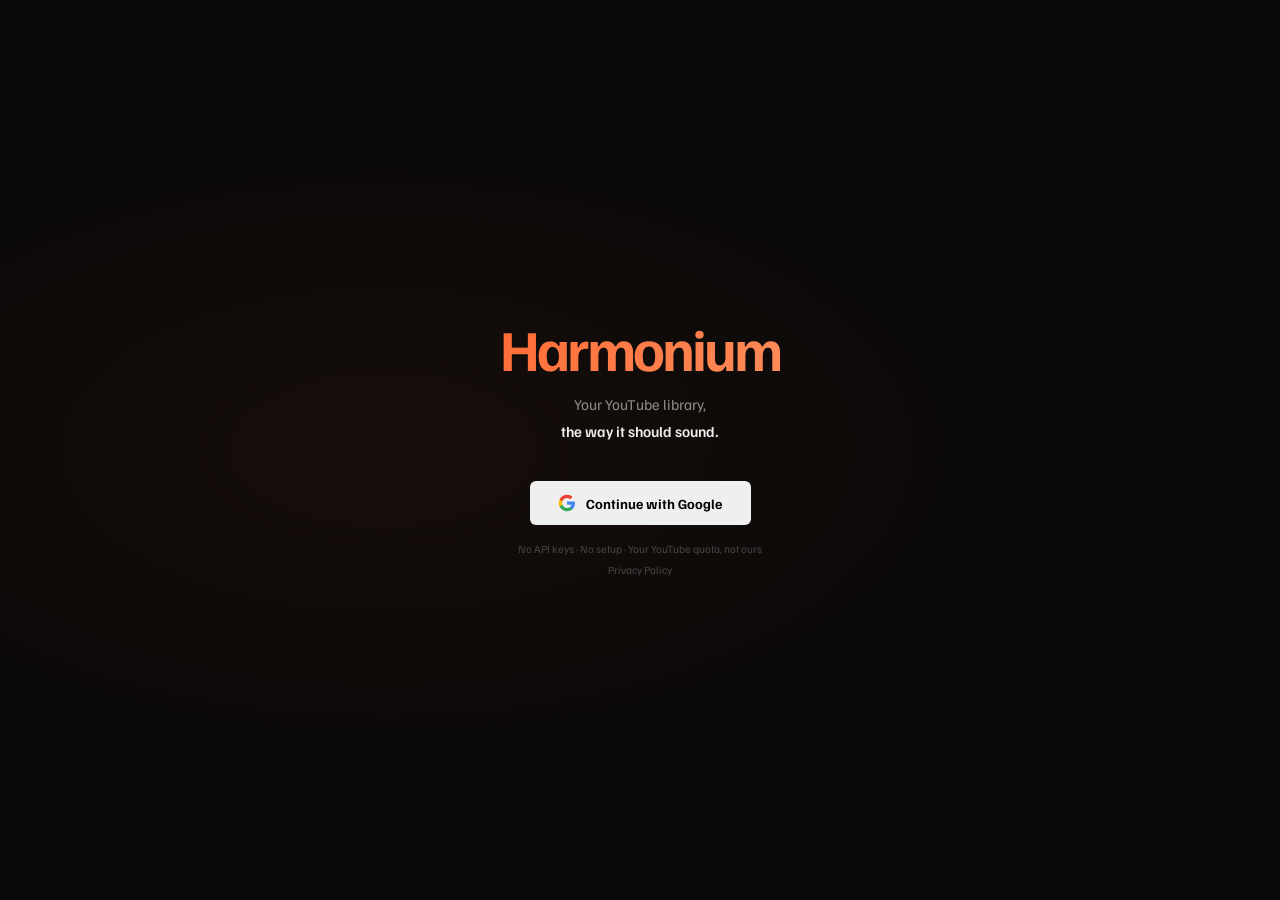
==== commit 5ca4e35a: "Update print statement from 'Hello' to 'Goodbye'" ====
--- a/frontend/index.html
+++ b/frontend/index.html
@@ -1,408 +1,727 @@
 <!DOCTYPE html>
 <html lang="en">
 <head>
+<meta charset="UTF-8">
 <meta name="google-site-verification" content="8FkqAluyh1c5AC4ZkEARv3vHpYno_Fof5Kx22YtX2Ec" />
-<meta charset="UTF-8">
 <meta name="viewport" content="width=device-width, initial-scale=1.0">
 <title>Harmonium</title>
-<link href="https://fonts.googleapis.com/css2?family=DM+Sans:wght@300;400;500;600&family=DM+Serif+Display:ital@0;1&display=swap" rel="stylesheet">
+<link href="https://fonts.googleapis.com/css2?family=Familjen+Grotesk:ital,wght@0,400;0,500;0,600;0,700;1,400&display=swap" rel="stylesheet">
 <style>
+/* ════════════════════════════════════════
+   HARMONIUM  —  Final Design
+   ════════════════════════════════════════ */
 :root {
-  --bg:       #0c0c0c;
-  --s1:       #141414;
-  --s2:       #1c1c1c;
-  --s3:       #272727;
-  --s4:       #3a3a3a;
-  --accent:   #e8d5b0;
-  --accent2:  #f0e4c4;
-  --green:    #4ade80;
-  --text:     #f2f2f2;
-  --text2:    #a0a0a0;
-  --text3:    #505050;
-  --ph:       80px;
+  --bg:     #080808;
+  --s1:     #101010;
+  --s2:     #181818;
+  --s3:     #222;
+  --s4:     #333;
+  --s5:     #444;
+  --acc:    #ff6b35;   /* warm orange — distinctive, not Spotify, not Apple */
+  --acc2:   #ff8c5a;
+  --text:   #efefef;
+  --text2:  #888;
+  --text3:  #444;
+  --ph:     82px;
+  --sb:     224px;
+  --r:      6px;
 }
 *{box-sizing:border-box;margin:0;padding:0}
 html,body{height:100%;overflow:hidden}
-body{font-family:'DM Sans',sans-serif;background:var(--bg);color:var(--text);display:flex;flex-direction:column;-webkit-font-smoothing:antialiased}
+body{
+  font-family:'Familjen Grotesk',sans-serif;
+  background:var(--bg);color:var(--text);
+  display:flex;flex-direction:column;
+  -webkit-font-smoothing:antialiased;
+}
 button{cursor:pointer;font-family:inherit}
 img{display:block}
+a{text-decoration:none}
 
 /* ── LOADER ── */
-#loader{position:fixed;inset:0;background:var(--bg);display:flex;align-items:center;justify-content:center;z-index:9999;transition:opacity .6s}
+#loader{
+  position:fixed;inset:0;background:var(--bg);
+  display:flex;align-items:center;justify-content:center;
+  z-index:9999;transition:opacity .5s;
+}
 #loader.out{opacity:0;pointer-events:none}
-.ll-logo{font-family:'DM Serif Display',serif;font-size:52px;color:var(--accent);letter-spacing:-1px;animation:ll 2s ease-in-out infinite}
-@keyframes ll{0%,100%{opacity:.15}50%{opacity:1}}
+.ll{
+  font-size:48px;font-weight:700;letter-spacing:-2px;
+  background:linear-gradient(135deg,var(--acc),var(--acc2));
+  -webkit-background-clip:text;-webkit-text-fill-color:transparent;
+  animation:llp 1.8s ease-in-out infinite;
+}
+@keyframes llp{0%,100%{opacity:.1}50%{opacity:1}}
 
 /* ── LANDING ── */
-#landing{position:fixed;inset:0;background:var(--bg);display:flex;align-items:center;justify-content:center;z-index:800;opacity:0;visibility:hidden;transition:opacity .4s,visibility .4s}
+#landing{
+  position:fixed;inset:0;
+  background:radial-gradient(ellipse at 30% 50%,rgba(255,107,53,.06) 0%,transparent 60%),var(--bg);
+  display:flex;align-items:center;justify-content:center;
+  z-index:800;opacity:0;visibility:hidden;
+  transition:opacity .4s,visibility .4s;
+}
 #landing.on{opacity:1;visibility:visible}
-.li{text-align:center;max-width:380px;padding:40px 24px}
-.li-logo{font-family:'DM Serif Display',serif;font-size:64px;color:var(--accent);letter-spacing:-2px;line-height:1;margin-bottom:16px}
-.li-sub{font-size:15px;color:var(--text2);line-height:1.9;margin-bottom:40px}
-.li-sub strong{color:var(--text);font-weight:500}
-.btn-auth{display:inline-flex;align-items:center;gap:10px;background:var(--text);color:#000;border:none;border-radius:4px;padding:14px 28px;font-size:14px;font-weight:600;text-decoration:none;transition:all .2s;letter-spacing:.2px}
-.btn-auth:hover{background:var(--accent2);transform:translateY(-1px)}
-.btn-auth svg{width:18px;height:18px;flex-shrink:0}
-.li-note{font-size:11px;color:var(--text3);margin-top:16px;line-height:1.8}
+.land{text-align:center;max-width:360px;padding:32px}
+.land-logo{
+  font-size:58px;font-weight:700;letter-spacing:-3px;
+  background:linear-gradient(135deg,var(--acc),var(--acc2));
+  -webkit-background-clip:text;-webkit-text-fill-color:transparent;
+  line-height:1;margin-bottom:14px;
+}
+.land-sub{font-size:15px;color:var(--text2);line-height:1.8;margin-bottom:36px}
+.land-sub strong{color:var(--text);font-weight:600}
+.land-btn{
+  display:inline-flex;align-items:center;gap:10px;
+  background:var(--text);color:#000;border:none;border-radius:var(--r);
+  padding:13px 28px;font-family:'Familjen Grotesk',sans-serif;
+  font-size:14px;font-weight:700;letter-spacing:.1px;
+  transition:all .2s;
+}
+.land-btn:hover{background:var(--acc);transform:translateY(-2px);box-shadow:0 8px 24px rgba(255,107,53,.3)}
+.land-btn svg{width:18px;height:18px;flex-shrink:0}
+.land-note{font-size:11px;color:var(--text3);margin-top:14px;line-height:1.9}
+.land-note a{color:var(--text3);transition:color .15s}
+.land-note a:hover{color:var(--text2)}
 
 /* ── APP SHELL ── */
-#app{display:flex;flex-direction:column;height:100vh;opacity:0;transition:opacity .4s;pointer-events:none}
+#app{display:flex;flex-direction:column;height:100vh;opacity:0;transition:opacity .35s;pointer-events:none}
 #app.on{opacity:1;pointer-events:all}
 
 /* ── TOPBAR ── */
-#topbar{height:54px;display:flex;align-items:center;padding:0 20px;gap:14px;background:var(--s1);border-bottom:1px solid rgba(255,255,255,.05);flex-shrink:0;z-index:100}
-.logo{font-family:'DM Serif Display',serif;font-size:20px;color:var(--accent);flex-shrink:0;cursor:pointer;user-select:none;letter-spacing:-.3px}
-#sb{flex:1;max-width:340px;display:flex;align-items:center;background:var(--s3);border-radius:4px;padding:0 14px;gap:8px;border:1px solid transparent;transition:border .15s}
-#sb:focus-within{border-color:rgba(255,255,255,.2)}
+#topbar{
+  height:52px;flex-shrink:0;
+  display:flex;align-items:center;
+  padding:0 18px;gap:12px;
+  background:rgba(8,8,8,.9);
+  backdrop-filter:blur(24px);
+  border-bottom:1px solid rgba(255,255,255,.05);
+  z-index:100;
+}
+.tlogo{
+  font-size:18px;font-weight:700;letter-spacing:-1px;
+  background:linear-gradient(135deg,var(--acc),var(--acc2));
+  -webkit-background-clip:text;-webkit-text-fill-color:transparent;
+  flex-shrink:0;cursor:pointer;user-select:none;
+}
+#sb{
+  flex:1;max-width:320px;
+  display:flex;align-items:center;
+  background:var(--s2);border-radius:var(--r);
+  padding:0 12px;gap:8px;
+  border:1px solid transparent;transition:border .15s;
+}
+#sb:focus-within{border-color:rgba(255,255,255,.15)}
 #sb svg{width:13px;height:13px;color:var(--text3);flex-shrink:0}
-#si{background:transparent;border:none;outline:none;color:var(--text);font-family:'DM Sans',sans-serif;font-size:13px;width:100%;padding:9px 0}
+#si{
+  background:transparent;border:none;outline:none;
+  color:var(--text);font-family:'Familjen Grotesk',sans-serif;
+  font-size:13px;width:100%;padding:8px 0;
+}
 #si::placeholder{color:var(--text3)}
-#fw{display:flex;gap:6px}
-.pill{background:transparent;border:1px solid var(--text3);border-radius:4px;padding:4px 12px;font-size:11px;font-weight:600;color:var(--text3);cursor:pointer;transition:all .15s;letter-spacing:.3px;text-transform:uppercase}
-.pill.on{background:var(--accent);border-color:var(--accent);color:#000}
-.pill:hover:not(.on){border-color:var(--text2);color:var(--text2)}
-#tbr{display:flex;align-items:center;gap:10px;margin-left:auto}
-#uav{width:26px;height:26px;border-radius:50%;object-fit:cover;border:1px solid var(--s4)}
+.fpills{display:flex;gap:5px}
+.fp{
+  background:transparent;border:1px solid var(--s4);
+  border-radius:500px;padding:4px 12px;
+  font-family:'Familjen Grotesk',sans-serif;
+  font-size:11px;font-weight:600;color:var(--text3);
+  cursor:pointer;transition:all .15s;
+  letter-spacing:.3px;text-transform:uppercase;
+}
+.fp.on{background:var(--acc);border-color:var(--acc);color:#fff}
+.fp:hover:not(.on){border-color:var(--text3);color:var(--text2)}
+.tbr{display:flex;align-items:center;gap:10px;margin-left:auto}
+#uav{width:26px;height:26px;border-radius:50%;object-fit:cover;border:1.5px solid var(--s5)}
 #unm{font-size:13px;color:var(--text2);font-weight:500}
-#lob{background:transparent;border:none;color:var(--text3);font-size:12px;cursor:pointer;padding:4px 8px;transition:color .15s}
+#lob{background:transparent;border:none;color:var(--text3);font-size:12px;cursor:pointer;padding:4px 6px;transition:color .15s}
 #lob:hover{color:var(--text)}
 
-/* ── LAYOUT ── */
+/* ── MAIN LAYOUT ── */
 #main{display:flex;flex:1;overflow:hidden}
 
 /* ── SIDEBAR ── */
-#sidebar{width:220px;flex-shrink:0;background:var(--s1);border-right:1px solid rgba(255,255,255,.04);display:flex;flex-direction:column;overflow:hidden}
-.slbl{font-size:10px;font-weight:600;letter-spacing:2px;text-transform:uppercase;color:var(--text3);padding:20px 16px 8px}
-.nb{display:flex;align-items:center;gap:11px;width:calc(100% - 12px);margin:1px 6px;padding:8px 10px;border-radius:4px;border:none;background:transparent;color:var(--text3);font-family:'DM Sans',sans-serif;font-size:13px;font-weight:500;cursor:pointer;transition:all .15s;text-align:left}
+#sidebar{
+  width:var(--sb);flex-shrink:0;
+  background:var(--s1);
+  border-right:1px solid rgba(255,255,255,.04);
+  display:flex;flex-direction:column;overflow:hidden;
+}
+.slbl{
+  font-size:9px;font-weight:700;letter-spacing:2.5px;
+  text-transform:uppercase;color:var(--text3);
+  padding:18px 16px 6px;
+}
+.nb{
+  display:flex;align-items:center;gap:11px;
+  width:calc(100% - 10px);margin:1px 5px;
+  padding:8px 10px;border-radius:var(--r);
+  border:none;background:transparent;
+  color:var(--text3);font-family:'Familjen Grotesk',sans-serif;
+  font-size:13px;font-weight:500;
+  cursor:pointer;transition:all .12s;text-align:left;
+}
 .nb:hover{background:var(--s2);color:var(--text2)}
 .nb.on{background:var(--s2);color:var(--text)}
-.nb svg{width:15px;height:15px;flex-shrink:0}
-.sdiv{height:1px;background:rgba(255,255,255,.05);margin:8px 16px}
-#pls{flex:1;overflow-y:auto;padding:4px 6px 16px;scrollbar-width:thin;scrollbar-color:var(--s4) transparent}
+.nb.on svg{color:var(--acc)}
+.nb svg{width:15px;height:15px;flex-shrink:0;transition:color .12s}
+.sdiv{height:1px;background:rgba(255,255,255,.04);margin:6px 14px}
+#pls{
+  flex:1;overflow-y:auto;padding:4px 5px 16px;
+  scrollbar-width:thin;scrollbar-color:var(--s4) transparent;
+}
 #pls::-webkit-scrollbar{width:3px}
 #pls::-webkit-scrollbar-thumb{background:var(--s4);border-radius:2px}
-.pi{display:flex;align-items:center;gap:10px;padding:6px 10px;border-radius:4px;cursor:pointer;transition:all .12s}
+.pi{
+  display:flex;align-items:center;gap:10px;
+  padding:5px 10px;border-radius:var(--r);
+  cursor:pointer;transition:background .1s;
+}
 .pi:hover{background:var(--s2)}
-.pi.on{background:var(--s2)}
-.pith{width:34px;height:34px;border-radius:3px;background:var(--s3);flex-shrink:0;overflow:hidden;display:flex;align-items:center;justify-content:center;color:var(--text3)}
+.pi.on{background:rgba(255,107,53,.1)}
+.pi.on .pin{color:var(--acc)}
+.pith{
+  width:32px;height:32px;border-radius:4px;
+  background:var(--s3);flex-shrink:0;overflow:hidden;
+  display:flex;align-items:center;justify-content:center;
+}
 .pith img{width:100%;height:100%;object-fit:cover}
 .pin{font-size:12px;font-weight:500;white-space:nowrap;overflow:hidden;text-overflow:ellipsis;color:var(--text2)}
-.pi.on .pin{color:var(--text)}
 .pic{font-size:10px;color:var(--text3);margin-top:1px}
-.sempty{padding:16px;font-size:12px;color:var(--text3);text-align:center;line-height:1.8}
+.sempty{padding:16px;font-size:12px;color:var(--text3);text-align:center;line-height:1.9}
 
 /* ── CONTENT ── */
-#content{flex:1;display:flex;flex-direction:column;overflow:hidden;position:relative;background:var(--bg)}
+#content{
+  flex:1;display:flex;flex-direction:column;
+  overflow:hidden;position:relative;background:var(--bg);
+}
 #ta{flex:1;overflow-y:auto;scrollbar-width:thin;scrollbar-color:var(--s4) transparent}
 #ta::-webkit-scrollbar{width:5px}
-#ta::-webkit-scrollbar-thumb{background:var(--s4);border-radius:3px}
+#ta::-webkit-scrollbar-thumb{background:var(--s3);border-radius:3px}
+#tl{padding:0}
 
 /* ── HOME ── */
-.hw{padding:28px 28px 100px}
-.hgreet{font-family:'DM Serif Display',serif;font-size:36px;color:var(--text);letter-spacing:-.5px;margin-bottom:28px;font-style:italic}
-
-/* Playlist grid */
-.plg{display:grid;grid-template-columns:repeat(3,1fr);gap:6px;margin-bottom:36px}
-.pgc{display:flex;align-items:center;background:var(--s2);border-radius:4px;overflow:hidden;cursor:pointer;height:54px;position:relative;transition:background .12s}
-.pgc:hover{background:var(--s3)}
-.pgca{width:54px;height:54px;flex-shrink:0;overflow:hidden;background:var(--s3)}
+.hw{padding:32px 32px 100px}
+
+/* Greeting */
+.hgreet-wrap{margin-bottom:32px}
+.hgreet{
+  font-size:40px;font-weight:700;letter-spacing:-1.5px;
+  color:var(--text);line-height:1;
+}
+.hgreet-sub{font-size:13px;color:var(--text3);margin-top:6px;font-weight:400}
+
+/* 2×3 quick-access grid */
+.plg{
+  display:grid;grid-template-columns:repeat(3,1fr);
+  gap:6px;margin-bottom:40px;
+}
+.pgc{
+  display:flex;align-items:center;
+  background:var(--s2);border-radius:var(--r);
+  overflow:hidden;cursor:pointer;height:56px;
+  position:relative;transition:background .12s,transform .12s;
+  border:1px solid transparent;
+}
+.pgc:hover{background:var(--s3);transform:translateY(-1px)}
+.pgca{width:56px;height:56px;flex-shrink:0;overflow:hidden;background:var(--s3)}
 .pgca img{width:100%;height:100%;object-fit:cover;display:block}
-.pgcn{flex:1;padding:0 12px;font-size:13px;font-weight:600;white-space:nowrap;overflow:hidden;text-overflow:ellipsis;color:var(--text)}
-.pgcp{position:absolute;right:10px;width:32px;height:32px;border-radius:50%;background:var(--accent);color:#000;border:none;display:flex;align-items:center;justify-content:center;opacity:0;transform:translateY(4px);transition:all .2s;box-shadow:0 4px 12px rgba(0,0,0,.5)}
-.pgc:hover .pgcp{opacity:1;transform:translateY(0)}
-.pgcp svg{width:12px;height:12px;margin-left:2px}
-
-/* Section */
-.hsec{margin-bottom:36px}
-.shd{display:flex;align-items:center;justify-content:space-between;margin-bottom:16px}
-.sht{font-size:18px;font-weight:600;color:var(--text);letter-spacing:-.2px}
-.sha{font-size:12px;color:var(--text3);cursor:pointer;font-weight:500;transition:color .15s;text-transform:uppercase;letter-spacing:.5px}
-.sha:hover{color:var(--text2)}
-
-/* H-scroll */
-.hrow{overflow-x:auto;scrollbar-width:none;padding-bottom:2px}
+.pgcn{
+  flex:1;padding:0 12px;
+  font-size:13px;font-weight:600;
+  white-space:nowrap;overflow:hidden;text-overflow:ellipsis;
+  color:var(--text);
+}
+.pgcp{
+  position:absolute;right:10px;
+  width:30px;height:30px;border-radius:50%;
+  background:var(--acc);color:#fff;border:none;
+  display:flex;align-items:center;justify-content:center;
+  opacity:0;transform:translateY(4px) scale(.9);
+  transition:all .2s;box-shadow:0 4px 16px rgba(255,107,53,.4);
+}
+.pgc:hover .pgcp{opacity:1;transform:translateY(0) scale(1)}
+.pgcp svg{width:11px;height:11px;margin-left:2px}
+
+/* Section header */
+.sec{margin-bottom:40px}
+.sec-hd{
+  display:flex;align-items:baseline;
+  justify-content:space-between;margin-bottom:18px;
+}
+.sec-title{font-size:20px;font-weight:700;letter-spacing:-.4px;color:var(--text)}
+.sec-all{
+  font-size:11px;color:var(--text3);cursor:pointer;
+  font-weight:600;transition:color .15s;
+  text-transform:uppercase;letter-spacing:.8px;
+}
+.sec-all:hover{color:var(--acc)}
+
+/* Horizontal scroll */
+.hrow{overflow-x:auto;scrollbar-width:none;margin:0 -4px;padding:4px;padding-bottom:0}
 .hrow::-webkit-scrollbar{display:none}
-.hri{display:flex;gap:14px;width:max-content}
+.hri{display:flex;gap:12px;width:max-content}
 
 /* Music card */
-.mc{width:160px;flex-shrink:0;cursor:pointer;padding:14px;background:var(--s2);border-radius:6px;transition:background .15s;position:relative}
-.mc:hover{background:var(--s3)}
-.mca{width:132px;height:132px;border-radius:4px;background:var(--s3);overflow:hidden;position:relative;margin-bottom:12px;box-shadow:0 6px 20px rgba(0,0,0,.5)}
-.mca img{width:100%;height:100%;object-fit:cover;display:block}
-.mcpb{position:absolute;bottom:6px;right:6px;width:36px;height:36px;border-radius:50%;background:var(--accent);color:#000;border:none;display:flex;align-items:center;justify-content:center;opacity:0;transform:translateY(6px);transition:all .2s;box-shadow:0 4px 16px rgba(0,0,0,.6)}
+.mc{
+  width:164px;flex-shrink:0;cursor:pointer;
+  padding:14px;border-radius:var(--r);
+  background:var(--s2);
+  transition:background .15s,transform .15s;
+  position:relative;border:1px solid transparent;
+}
+.mc:hover{background:var(--s3);transform:translateY(-2px)}
+.mca{
+  width:136px;height:136px;border-radius:4px;
+  background:var(--s3);overflow:hidden;
+  position:relative;margin-bottom:12px;
+  box-shadow:0 8px 28px rgba(0,0,0,.6);
+}
+.mca img{width:100%;height:100%;object-fit:cover;display:block;transition:transform .3s}
+.mc:hover .mca img{transform:scale(1.04)}
+.mcpb{
+  position:absolute;bottom:7px;right:7px;
+  width:36px;height:36px;border-radius:50%;
+  background:var(--acc);color:#fff;border:none;
+  display:flex;align-items:center;justify-content:center;
+  opacity:0;transform:translateY(8px);
+  transition:all .25s;box-shadow:0 4px 20px rgba(255,107,53,.5);
+}
 .mc:hover .mcpb{opacity:1;transform:translateY(0)}
 .mcpb svg{width:14px;height:14px;margin-left:2px}
-.mct{font-size:13px;font-weight:600;white-space:nowrap;overflow:hidden;text-overflow:ellipsis;color:var(--text);margin-bottom:3px}
+.mct{
+  font-size:13px;font-weight:600;
+  white-space:nowrap;overflow:hidden;text-overflow:ellipsis;
+  color:var(--text);margin-bottom:3px;
+}
 .mcs{font-size:11px;color:var(--text3);white-space:nowrap;overflow:hidden;text-overflow:ellipsis}
 
 /* Artist */
-.ahd{display:flex;align-items:center;gap:10px;margin-bottom:12px}
-.aav{width:38px;height:38px;border-radius:50%;background:var(--s3);overflow:hidden;flex-shrink:0}
+.ahd{display:flex;align-items:center;gap:10px;margin-bottom:14px}
+.aav{width:36px;height:36px;border-radius:50%;background:var(--s3);overflow:hidden;flex-shrink:0}
 .aav img{width:100%;height:100%;object-fit:cover}
-.anm{font-size:15px;font-weight:600;color:var(--text)}
-.act{font-size:11px;color:var(--text3);margin-top:1px}
-
-/* ── PLAYLIST HEADER ── */
-.vhdr{display:flex;align-items:flex-end;gap:24px;padding:32px 24px 24px;background:linear-gradient(180deg,var(--s2) 0%,var(--bg) 100%)}
-.vart{width:180px;height:180px;border-radius:4px;background:var(--s3);flex-shrink:0;overflow:hidden;box-shadow:0 8px 32px rgba(0,0,0,.7)}
+.anm{font-size:15px;font-weight:700;color:var(--text)}
+.act{font-size:11px;color:var(--text3);margin-top:2px}
+
+/* ── VIEW HEADER (playlist/liked) ── */
+.vhdr{
+  display:flex;align-items:flex-end;gap:28px;
+  padding:40px 28px 28px;
+  background:linear-gradient(180deg,rgba(255,107,53,.07) 0%,transparent 100%);
+  position:relative;overflow:hidden;
+}
+.vhdr::before{
+  content:'';position:absolute;inset:0;
+  background:linear-gradient(135deg,rgba(255,107,53,.04) 0%,transparent 60%);
+  pointer-events:none;
+}
+.vart{
+  width:190px;height:190px;border-radius:var(--r);
+  background:var(--s3);flex-shrink:0;overflow:hidden;
+  box-shadow:0 16px 48px rgba(0,0,0,.7);
+  position:relative;z-index:1;
+}
 .vart img{width:100%;height:100%;object-fit:cover}
-.vinf{flex:1;overflow:hidden}
-.vtyp{font-size:10px;font-weight:600;text-transform:uppercase;letter-spacing:2px;color:var(--text3);margin-bottom:10px}
-.vtit{font-family:'DM Serif Display',serif;font-size:38px;letter-spacing:-.5px;line-height:1.1;margin-bottom:8px;color:var(--text)}
-.vmeta{font-size:13px;color:var(--text2);margin-bottom:20px}
-.vacts{display:flex;align-items:center;gap:12px}
-.vplay{display:flex;align-items:center;gap:8px;background:var(--accent);color:#000;border:none;border-radius:4px;padding:11px 28px;font-family:'DM Sans',sans-serif;font-size:13px;font-weight:700;cursor:pointer;transition:all .15s;letter-spacing:.2px}
-.vplay:hover{background:var(--accent2);transform:translateY(-1px)}
+.vinf{flex:1;overflow:hidden;position:relative;z-index:1}
+.vtyp{
+  font-size:10px;font-weight:700;
+  text-transform:uppercase;letter-spacing:2px;
+  color:var(--acc);margin-bottom:10px;
+}
+.vtit{
+  font-size:42px;font-weight:700;
+  letter-spacing:-1.5px;line-height:1.05;
+  margin-bottom:10px;color:var(--text);
+}
+.vmeta{font-size:13px;color:var(--text2);margin-bottom:22px}
+.vacts{display:flex;align-items:center;gap:10px}
+.vplay{
+  display:flex;align-items:center;gap:8px;
+  background:var(--acc);color:#fff;border:none;
+  border-radius:500px;padding:10px 28px;
+  font-family:'Familjen Grotesk',sans-serif;
+  font-size:13px;font-weight:700;cursor:pointer;
+  transition:all .15s;letter-spacing:.2px;
+  box-shadow:0 4px 20px rgba(255,107,53,.3);
+}
+.vplay:hover{background:var(--acc2);transform:scale(1.03)}
 .vplay svg{width:14px;height:14px}
-.vshuffle{display:flex;align-items:center;gap:6px;background:transparent;border:1px solid var(--s4);color:var(--text2);border-radius:4px;padding:10px 20px;font-family:'DM Sans',sans-serif;font-size:13px;font-weight:500;cursor:pointer;transition:all .15s}
-.vshuffle:hover{border-color:var(--text3);color:var(--text)}
+.vshuffle{
+  display:flex;align-items:center;gap:6px;
+  background:transparent;border:1px solid var(--s5);
+  color:var(--text2);border-radius:500px;
+  padding:9px 20px;font-family:'Familjen Grotesk',sans-serif;
+  font-size:13px;font-weight:600;cursor:pointer;transition:all .15s;
+}
+.vshuffle:hover{border-color:var(--text);color:var(--text)}
 .vshuffle svg{width:13px;height:13px}
 
 /* ── TRACK TABLE ── */
-.ttbl{padding:0 20px 80px}
-.ttblh{display:grid;grid-template-columns:40px 1fr 120px 60px;align-items:center;padding:6px 12px;border-bottom:1px solid rgba(255,255,255,.06);margin-bottom:2px}
-.ttblh span{font-size:10px;font-weight:600;text-transform:uppercase;letter-spacing:1px;color:var(--text3)}
+.ttbl{padding:8px 20px 80px}
+.ttblh{
+  display:grid;
+  grid-template-columns:44px 1fr 100px 54px;
+  align-items:center;padding:6px 12px;
+  border-bottom:1px solid rgba(255,255,255,.05);
+  margin-bottom:4px;
+}
+.ttblh span{
+  font-size:10px;font-weight:700;
+  text-transform:uppercase;letter-spacing:1px;color:var(--text3);
+}
 .ttblh span:last-child{text-align:right}
-.tr{display:grid;grid-template-columns:40px 1fr 120px 60px;align-items:center;padding:5px 12px;border-radius:3px;cursor:pointer;transition:background .08s}
-.tr:hover{background:rgba(255,255,255,.05)}
-.tr.on{background:rgba(232,213,176,.07)}
-.tn{font-size:13px;color:var(--text3);text-align:center;font-variant-numeric:tabular-nums}
+.tr{
+  display:grid;
+  grid-template-columns:44px 1fr 100px 54px;
+  align-items:center;padding:5px 12px;
+  border-radius:var(--r);cursor:pointer;
+  transition:background .08s;
+}
+.tr:hover{background:rgba(255,255,255,.04)}
+.tr.on{background:rgba(255,107,53,.08)}
+.tn{
+  font-size:13px;color:var(--text3);
+  text-align:center;font-variant-numeric:tabular-nums;
+}
 .tr.on .tn{display:none}
 .tbs{display:none;justify-content:center;align-items:flex-end;gap:2px;height:14px}
 .tr.on .tbs{display:flex}
-.tb{width:2px;background:var(--accent);border-radius:1px;animation:tba .7s ease-in-out infinite alternate}
+.tb{width:2px;background:var(--acc);border-radius:1px;animation:tba .7s ease-in-out infinite alternate}
 .tb:nth-child(2){animation-delay:.12s;height:8px}
 .tb:nth-child(3){animation-delay:.24s}
 @keyframes tba{from{height:2px}to{height:12px}}
 .tbs.paused .tb{animation-play-state:paused}
 .tri{display:flex;align-items:center;gap:12px;overflow:hidden;min-width:0}
-.tat{width:40px;height:40px;border-radius:3px;background:var(--s3);flex-shrink:0;overflow:hidden}
+.tat{width:40px;height:40px;border-radius:4px;background:var(--s3);flex-shrink:0;overflow:hidden}
 .tat img{width:100%;height:100%;object-fit:cover}
 .tit{overflow:hidden;min-width:0}
 .ttl{font-size:13px;font-weight:500;white-space:nowrap;overflow:hidden;text-overflow:ellipsis;color:var(--text)}
-.tr.on .ttl{color:var(--accent)}
+.tr.on .ttl{color:var(--acc)}
 .tch{font-size:11px;color:var(--text3);margin-top:2px}
-.tactions{display:flex;align-items:center;gap:2px;justify-content:center;opacity:0;transition:opacity .12s}
+.tactions{
+  display:flex;align-items:center;gap:2px;
+  justify-content:center;opacity:0;transition:opacity .12s;
+}
 .tr:hover .tactions,.tr.on .tactions{opacity:1}
-.tact{background:transparent;border:none;color:var(--text3);padding:4px;border-radius:3px;display:flex;transition:color .12s}
+.tact{
+  background:transparent;border:none;color:var(--text3);
+  padding:4px;border-radius:3px;display:flex;transition:color .12s;
+}
 .tact:hover{color:var(--text)}
-.tact.liked{color:var(--accent)!important;opacity:1!important}
+.tact.liked{color:var(--acc)!important;opacity:1!important}
 .tact svg{width:14px;height:14px}
 .tdur{font-size:12px;color:var(--text3);text-align:right;font-variant-numeric:tabular-nums}
 
 /* ── QUEUE ── */
-#qp{position:absolute;top:0;right:0;bottom:0;width:270px;background:var(--s1);border-left:1px solid rgba(255,255,255,.05);display:flex;flex-direction:column;transform:translateX(100%);transition:transform .3s cubic-bezier(.4,0,.2,1);z-index:20}
+#qp{
+  position:absolute;top:0;right:0;bottom:0;width:268px;
+  background:var(--s1);border-left:1px solid rgba(255,255,255,.05);
+  display:flex;flex-direction:column;
+  transform:translateX(100%);
+  transition:transform .3s cubic-bezier(.4,0,.2,1);z-index:20;
+}
 #qp.open{transform:translateX(0)}
-#qph{display:flex;align-items:center;justify-content:space-between;padding:16px;border-bottom:1px solid rgba(255,255,255,.05);flex-shrink:0}
-#qph h3{font-size:13px;font-weight:600;color:var(--text)}
+#qph{
+  display:flex;align-items:center;justify-content:space-between;
+  padding:16px;border-bottom:1px solid rgba(255,255,255,.05);flex-shrink:0;
+}
+#qph h3{font-size:13px;font-weight:700;color:var(--text)}
 #qcnt{font-size:11px;color:var(--text3);margin-top:2px}
 #qcl{background:transparent;border:none;color:var(--text3);font-size:20px;line-height:1;padding:2px;transition:color .15s}
 #qcl:hover{color:var(--text)}
 #ql{flex:1;overflow-y:auto;padding:6px;scrollbar-width:thin;scrollbar-color:var(--s4) transparent}
-.qi{display:flex;align-items:center;gap:10px;padding:7px 8px;border-radius:3px;cursor:pointer;transition:background .1s}
+.qi{display:flex;align-items:center;gap:10px;padding:7px 8px;border-radius:var(--r);cursor:pointer;transition:background .1s}
 .qi:hover{background:var(--s2)}
-.qi.qa{background:rgba(232,213,176,.06)}
-.qia{width:34px;height:34px;border-radius:3px;background:var(--s3);flex-shrink:0;overflow:hidden}
+.qi.qa{background:rgba(255,107,53,.07)}
+.qia{width:34px;height:34px;border-radius:4px;background:var(--s3);flex-shrink:0;overflow:hidden}
 .qia img{width:100%;height:100%;object-fit:cover}
 .qii{flex:1;overflow:hidden}
 .qit{font-size:12px;font-weight:500;white-space:nowrap;overflow:hidden;text-overflow:ellipsis;color:var(--text2)}
-.qi.qa .qit{color:var(--accent)}
+.qi.qa .qit{color:var(--acc)}
 .qic{font-size:10px;color:var(--text3)}
 .qrm{background:transparent;border:none;color:var(--text3);padding:4px;opacity:0;font-size:16px;transition:all .12s;flex-shrink:0}
 .qi:hover .qrm{opacity:1}
 .qrm:hover{color:#f55}
-#qclrbtn{margin:8px;padding:9px;background:transparent;border:1px solid rgba(255,255,255,.08);border-radius:3px;color:var(--text3);font-family:'DM Sans',sans-serif;font-size:12px;cursor:pointer;width:calc(100% - 16px);transition:all .15s}
+#qclrbtn{
+  margin:8px;padding:9px;background:transparent;
+  border:1px solid rgba(255,255,255,.07);border-radius:var(--r);
+  color:var(--text3);font-family:'Familjen Grotesk',sans-serif;
+  font-size:12px;cursor:pointer;
+  width:calc(100% - 16px);transition:all .15s;
+}
 #qclrbtn:hover{border-color:#f55;color:#f55}
 
 /* ── STATES ── */
-.stctr{display:flex;flex-direction:column;align-items:center;justify-content:center;min-height:240px;gap:10px;color:var(--text3);text-align:center;padding:40px}
+.stctr{
+  display:flex;flex-direction:column;
+  align-items:center;justify-content:center;
+  min-height:260px;gap:10px;
+  color:var(--text3);text-align:center;padding:40px;
+}
 .stctr p{font-size:14px;line-height:1.8;max-width:280px}
 .stctr strong{color:var(--text2)}
-.spin{width:18px;height:18px;border:2px solid var(--s4);border-top-color:var(--accent);border-radius:50%;animation:sp .6s linear infinite;flex-shrink:0}
+.spin{
+  width:18px;height:18px;
+  border:2px solid var(--s4);
+  border-top-color:var(--acc);
+  border-radius:50%;
+  animation:sp .6s linear infinite;flex-shrink:0;
+}
 @keyframes sp{to{transform:rotate(360deg)}}
-.ldrow{display:flex;align-items:center;justify-content:center;gap:10px;padding:80px;font-size:13px;color:var(--text3)}
-
-/* ── PLAYER BAR ── */
+.ldrow{
+  display:flex;align-items:center;justify-content:center;
+  gap:10px;padding:80px;font-size:13px;color:var(--text3);
+}
+
+/* ══════════════════════════════════════
+   PLAYER BAR — the centrepiece
+   ══════════════════════════════════════ */
 #player{
   height:var(--ph);
-  background:rgba(14,14,14,.97);
-  backdrop-filter:blur(20px);
-  -webkit-backdrop-filter:blur(20px);
+  background:rgba(10,10,10,.96);
+  backdrop-filter:blur(32px);
+  -webkit-backdrop-filter:blur(32px);
   border-top:1px solid rgba(255,255,255,.06);
-  display:flex;align-items:center;
-  padding:0 20px;flex-shrink:0;z-index:200;
-}
-
-/* Now playing */
-#np{display:flex;align-items:center;gap:12px;width:250px;flex-shrink:0;min-width:0;cursor:pointer}
-#np:hover #npt{color:var(--accent)}
-#npa{width:48px;height:48px;border-radius:4px;background:var(--s3);flex-shrink:0;overflow:hidden;display:flex;align-items:center;justify-content:center}
+  display:grid;
+  grid-template-columns:1fr auto 1fr;
+  align-items:center;
+  padding:0 20px;
+  flex-shrink:0;z-index:200;
+  gap:16px;
+}
+
+/* NOW PLAYING — left third */
+#np{
+  display:flex;align-items:center;gap:12px;
+  overflow:hidden;cursor:pointer;
+  min-width:0;
+}
+#np:hover #npt{color:var(--acc)}
+#npa{
+  width:50px;height:50px;border-radius:var(--r);
+  background:var(--s3);flex-shrink:0;overflow:hidden;
+  display:flex;align-items:center;justify-content:center;
+  position:relative;
+}
 #npa img{width:100%;height:100%;object-fit:cover}
+#npa::after{
+  content:'';position:absolute;inset:0;
+  background:linear-gradient(135deg,rgba(255,107,53,.12),transparent);
+  pointer-events:none;
+}
 #npi{overflow:hidden;flex:1;min-width:0}
-#npt{font-size:13px;font-weight:500;white-space:nowrap;overflow:hidden;text-overflow:ellipsis;color:var(--text);transition:color .15s}
-#npc{font-size:11px;color:var(--text3);margin-top:2px;white-space:nowrap;overflow:hidden;text-overflow:ellipsis}
-#nlbtn{background:transparent;border:none;color:var(--text3);padding:4px;flex-shrink:0;display:flex;transition:color .15s}
-#nlbtn:hover{color:var(--text)}
-#nlbtn.liked{color:var(--accent)!important}
+#npt{
+  font-size:13px;font-weight:600;
+  white-space:nowrap;overflow:hidden;text-overflow:ellipsis;
+  color:var(--text);transition:color .15s;
+}
+#npc{
+  font-size:11px;color:var(--text3);margin-top:2px;
+  white-space:nowrap;overflow:hidden;text-overflow:ellipsis;
+}
+#nlbtn{
+  background:transparent;border:none;color:var(--text3);
+  padding:4px;flex-shrink:0;display:flex;transition:color .15s;
+}
+#nlbtn:hover,#nlbtn.liked{color:var(--acc)}
 #nlbtn svg{width:14px;height:14px}
 
-/* Controls */
-#ct{flex:1;display:flex;flex-direction:column;align-items:center;gap:8px;padding:0 20px}
-.cr{display:flex;align-items:center;gap:18px}
-.cb{background:transparent;border:none;color:var(--text3);padding:5px;transition:all .12s;display:flex;align-items:center;justify-content:center;border-radius:3px}
-.cb:hover{color:var(--text);transform:scale(1.08)}
-.cb.on{color:var(--accent)}
+/* CONTROLS — centre */
+#ct{
+  display:flex;flex-direction:column;
+  align-items:center;gap:6px;
+  width:440px;flex-shrink:0;
+}
+.cr{display:flex;align-items:center;gap:14px}
+.cb{
+  background:transparent;border:none;
+  color:var(--text3);padding:5px;
+  transition:all .12s;display:flex;
+  align-items:center;justify-content:center;
+  border-radius:4px;
+}
+.cb:hover{color:var(--text);transform:scale(1.1)}
+.cb.on{color:var(--acc)}
 .cb svg{width:15px;height:15px;display:block}
-#bplay{width:32px;height:32px;background:var(--text);border-radius:50%;color:#000;transition:transform .12s}
-#bplay:hover{transform:scale(1.06)}
-#bplay svg{width:14px;height:14px}
-
-/* Progress */
-.prow{display:flex;align-items:center;gap:8px;width:100%;max-width:600px}
-.ptm{font-size:10px;color:var(--text3);font-variant-numeric:tabular-nums;width:34px;flex-shrink:0}
+#bplay{
+  width:36px;height:36px;
+  background:var(--text);border-radius:50%;
+  color:#000;transition:all .12s;
+  box-shadow:0 2px 12px rgba(0,0,0,.4);
+}
+#bplay:hover{background:var(--acc);transform:scale(1.06);box-shadow:0 4px 20px rgba(255,107,53,.4)}
+#bplay svg{width:15px;height:15px}
+
+/* Progress bar */
+.prow{display:flex;align-items:center;gap:8px;width:100%}
+.ptm{font-size:10px;color:var(--text3);font-variant-numeric:tabular-nums;width:32px;flex-shrink:0}
 .ptm:last-child{text-align:right}
-/* Progress bar — taller hit area via padding trick */
-.prow{position:relative}
 #pb{
-  flex:1;height:4px;background:var(--s4);border-radius:3px;
-  cursor:pointer;position:relative;
+  flex:1;cursor:pointer;position:relative;
   user-select:none;
-  /* tall invisible hit area */
-  padding:10px 0;
-  margin:-10px 0;
-  background-clip:content-box;
-  transition:none;
-}
-#pb::before{
-  content:'';position:absolute;
-  left:0;right:0;top:50%;transform:translateY(-50%);
-  height:4px;background:var(--s4);border-radius:3px;
+  /* invisible tall hit area */
+  padding:10px 0;margin:-10px 0;
+  background:transparent;
+}
+#pb-track{
+  position:absolute;left:0;right:0;
+  top:50%;transform:translateY(-50%);
+  height:3px;background:var(--s4);
+  border-radius:3px;
   transition:height .15s;
   pointer-events:none;
 }
-#pb:hover::before,#pb.dragging::before{height:6px;}
+#pb:hover #pb-track,#pb.drag #pb-track{height:5px}
 #pf{
-  position:absolute;left:0;top:50%;transform:translateY(-50%);
-  height:4px;background:var(--text2);border-radius:3px;
-  width:0%;pointer-events:none;
+  position:absolute;left:0;top:50%;
+  transform:translateY(-50%);
+  height:3px;background:var(--text2);
+  border-radius:3px;width:0%;
+  pointer-events:none;
   transition:height .15s;
 }
-#pb:hover #pf,#pb.dragging #pf{height:6px;background:var(--accent);}
+#pb:hover #pf,#pb.drag #pf{height:5px;background:var(--acc)}
 #pdot{
-  position:absolute;right:-6px;top:50%;transform:translateY(-50%);
-  width:12px;height:12px;border-radius:50%;
-  background:var(--text);
-  opacity:0;pointer-events:none;
-  transition:opacity .15s;
-  box-shadow:0 0 0 3px rgba(255,255,255,.1);
-}
-#pb:hover #pdot,#pb.dragging #pdot{opacity:1;}
-
-/* Right */
-#pr{display:flex;align-items:center;gap:8px;width:220px;justify-content:flex-end;flex-shrink:0}
-#qtbtn{background:transparent;border:none;color:var(--text3);padding:5px;display:flex;transition:color .15s;border-radius:3px}
-#qtbtn:hover,#qtbtn.on{color:var(--accent)}
-#qtbtn svg{width:15px;height:15px}
-#lyrbtn{background:transparent;border:none;color:var(--text3);padding:5px;display:flex;transition:color .15s;border-radius:3px;font-size:11px;font-weight:600;letter-spacing:.5px;align-items:center;gap:5px}
-#lyrbtn:hover,#lyrbtn.on{color:var(--accent)}
-#lyrbtn svg{width:13px;height:13px}
+  position:absolute;right:-5px;top:50%;
+  transform:translateY(-50%) scale(0);
+  width:11px;height:11px;border-radius:50%;
+  background:var(--text);pointer-events:none;
+  transition:transform .15s;
+}
+#pb:hover #pdot,#pb.drag #pdot{transform:translateY(-50%) scale(1)}
+
+/* RIGHT — volume etc */
+#pr{
+  display:flex;align-items:center;
+  gap:6px;justify-content:flex-end;
+}
+.pb2{
+  background:transparent;border:none;
+  color:var(--text3);padding:5px;
+  display:flex;transition:color .15s;border-radius:4px;
+  font-family:'Familjen Grotesk',sans-serif;
+  font-size:10px;font-weight:700;letter-spacing:.5px;
+  align-items:center;gap:4px;
+}
+.pb2:hover,.pb2.on{color:var(--acc)}
+.pb2 svg{width:14px;height:14px}
 .vol{display:flex;align-items:center;gap:6px}
 .vol svg{width:13px;height:13px;color:var(--text3);flex-shrink:0}
-#vs{-webkit-appearance:none;width:80px;height:3px;background:var(--s4);border-radius:3px;outline:none;cursor:pointer}
-#vs::-webkit-slider-thumb{-webkit-appearance:none;width:10px;height:10px;border-radius:50%;background:var(--text);cursor:pointer;opacity:0;transition:opacity .12s}
+#vs{
+  -webkit-appearance:none;width:80px;height:3px;
+  background:var(--s4);border-radius:3px;outline:none;cursor:pointer;
+}
+#vs::-webkit-slider-thumb{
+  -webkit-appearance:none;width:11px;height:11px;
+  border-radius:50%;background:var(--text);cursor:pointer;
+  opacity:0;transition:opacity .12s;
+}
 .vol:hover #vs::-webkit-slider-thumb{opacity:1}
-
-/* ── LYRICS PANEL (slides up from player bar) ── */
+#vtbtn{
+  background:transparent;border:none;
+  color:var(--text3);font-size:10px;
+  font-weight:700;letter-spacing:.5px;
+  cursor:pointer;padding:5px 7px;
+  border-radius:4px;display:none;
+  transition:color .15s;
+  font-family:'Familjen Grotesk',sans-serif;
+  text-transform:uppercase;
+}
+#vtbtn:hover{color:var(--acc)}
+
+/* ── LYRICS PANEL ── */
 #lyrpanel{
   position:fixed;
-  left:220px; /* sidebar width */
-  right:0;
-  bottom:var(--ph);
-  height:0;
-  background:rgba(12,12,12,.97);
-  backdrop-filter:blur(30px);
-  -webkit-backdrop-filter:blur(30px);
-  border-top:1px solid rgba(255,255,255,.06);
+  left:var(--sb);right:0;
+  bottom:var(--ph);height:0;
+  background:rgba(8,8,8,.96);
+  backdrop-filter:blur(40px);
+  -webkit-backdrop-filter:blur(40px);
+  border-top:1px solid rgba(255,107,53,.15);
   overflow:hidden;
   transition:height .35s cubic-bezier(.4,0,.2,1);
   z-index:150;
 }
-#lyrpanel.open{height:340px}
-#lyrinner{
-  height:340px;
-  display:flex;
-  flex-direction:column;
-  align-items:center;
-  justify-content:center;
-  overflow:hidden;
-  -webkit-mask-image:linear-gradient(to bottom,transparent 0%,black 18%,black 82%,transparent 100%);
-  mask-image:linear-gradient(to bottom,transparent 0%,black 18%,black 82%,transparent 100%);
-  pointer-events:none;
-}
-#lyrlines{
-  display:flex;
-  flex-direction:column;
-  gap:24px;
-  width:100%;
-  max-width:680px;
-  padding:0 40px;
+#lyrpanel.open{height:320px}
+#lyri{
+  height:320px;
+  display:flex;flex-direction:column;
+  align-items:center;justify-content:center;
+  overflow:hidden;pointer-events:none;
+  -webkit-mask-image:linear-gradient(to bottom,transparent 0%,black 20%,black 80%,transparent 100%);
+  mask-image:linear-gradient(to bottom,transparent 0%,black 20%,black 80%,transparent 100%);
+}
+#lyrl{
+  display:flex;flex-direction:column;gap:20px;
+  width:100%;max-width:720px;padding:0 48px;
   position:relative;
   transition:transform .45s cubic-bezier(.4,0,.2,1);
   will-change:transform;
 }
 .lline{
-  font-size:18px;
-  font-weight:500;
-  line-height:1.5;
-  color:rgba(255,255,255,.12);
-  user-select:none;
-  transition:color .35s ease,font-size .35s ease;
-  letter-spacing:-.1px;
-}
-.lline.near{color:rgba(255,255,255,.35);font-size:20px}
-.lline.active{color:var(--text);font-size:24px;font-weight:600}
-#lyrempty{color:var(--text3);font-size:14px;text-align:center}
-
-/* ── YT POPUP ── */
-#yw{position:fixed;bottom:calc(var(--ph)+12px);right:20px;width:260px;height:146px;border-radius:4px;overflow:hidden;border:1px solid rgba(255,255,255,.1);background:#000;z-index:210;transform:translateY(12px);opacity:0;transition:all .25s;pointer-events:none}
+  font-size:18px;font-weight:500;line-height:1.5;
+  color:rgba(255,255,255,.1);user-select:none;
+  transition:color .35s,font-size .35s,font-weight .35s;
+}
+.lline.near{color:rgba(255,255,255,.4);font-size:20px}
+.lline.active{color:#fff;font-size:24px;font-weight:700}
+#lyrempty{color:var(--text3);font-size:14px;text-align:center;width:100%}
+
+/* ── YT ── */
+#yw{
+  position:fixed;bottom:calc(var(--ph)+10px);right:18px;
+  width:268px;height:150px;border-radius:var(--r);
+  overflow:hidden;border:1px solid rgba(255,255,255,.08);
+  background:#000;z-index:210;
+  transform:translateY(14px);opacity:0;
+  transition:all .25s;pointer-events:none;
+}
 #yw.show{transform:translateY(0);opacity:1;pointer-events:all}
 #yf{width:100%;height:100%}
-#vtbtn{background:transparent;border:none;color:var(--text3);font-size:11px;font-weight:600;letter-spacing:.5px;cursor:pointer;padding:5px 8px;border-radius:3px;display:none;transition:color .15s;white-space:nowrap;flex-shrink:0}
-#vtbtn:hover{color:var(--text2)}
 
 /* ── TOAST ── */
-#toast{position:fixed;bottom:calc(var(--ph)+14px);left:50%;transform:translateX(-50%) translateY(6px);background:var(--s3);border:1px solid rgba(255,255,255,.08);border-radius:4px;padding:8px 18px;font-size:13px;font-weight:500;color:var(--text2);opacity:0;pointer-events:none;transition:all .2s;z-index:500;white-space:nowrap}
+#toast{
+  position:fixed;bottom:calc(var(--ph)+16px);left:50%;
+  transform:translateX(-50%) translateY(6px);
+  background:var(--s3);border:1px solid rgba(255,255,255,.08);
+  border-radius:500px;padding:8px 20px;
+  font-size:13px;font-weight:500;color:var(--text2);
+  opacity:0;pointer-events:none;
+  transition:all .2s;z-index:600;white-space:nowrap;
+}
 #toast.show{opacity:1;transform:translateX(-50%) translateY(0)}
 </style>
 </head>
 <body>
 
-<div id="loader"><div class="ll-logo">Harmonium</div></div>
+<div id="loader"><div class="ll">Harmonium</div></div>
 
 <div id="landing">
-  <div class="li">
-    <div class="li-logo">Harmonium</div>
-    <div class="li-sub">Your YouTube library,<br><strong>the way it should sound.</strong></div>
-    <a class="btn-auth" href="https://harmonium.onrender.com/auth/login">
+  <div class="land">
+    <div class="land-logo">Harmonium</div>
+    <div class="land-sub">Your YouTube library,<br><strong>the way it should sound.</strong></div>
+    <a class="land-btn" href="https://harmonium.onrender.com/auth/login">
       <svg viewBox="0 0 24 24"><path d="M22.56 12.25c0-.78-.07-1.53-.2-2.25H12v4.26h5.92c-.26 1.37-1.04 2.53-2.21 3.31v2.77h3.57c2.08-1.92 3.28-4.74 3.28-8.09z" fill="#4285F4"/><path d="M12 23c2.97 0 5.46-.98 7.28-2.66l-3.57-2.77c-.98.66-2.23 1.06-3.71 1.06-2.86 0-5.29-1.93-6.16-4.53H2.18v2.84C3.99 20.53 7.7 23 12 23z" fill="#34A853"/><path d="M5.84 14.09c-.22-.66-.35-1.36-.35-2.09s.13-1.43.35-2.09V7.07H2.18C1.43 8.55 1 10.22 1 12s.43 3.45 1.18 4.93l2.85-2.22.81-.62z" fill="#FBBC05"/><path d="M12 5.38c1.62 0 3.06.56 4.21 1.64l3.15-3.15C17.45 2.09 14.97 1 12 1 7.7 1 3.99 3.47 2.18 7.07l3.66 2.84c.87-2.6 3.3-4.53 6.16-4.53z" fill="#EA4335"/></svg>
       Continue with Google
     </a>
-    <div class="li-note">No API keys · No setup · Your YouTube quota, not ours<br><a href="/privacy" style="color:#505050;font-size:11px">Privacy Policy</a></div>
+    <div class="land-note">
+      No API keys · No setup · Your YouTube quota, not ours<br>
+      <a href="/privacy">Privacy Policy</a>
+    </div>
   </div>
 </div>
 
 <div id="app">
   <div id="topbar">
-    <div class="logo" onclick="goHome()">Harmonium</div>
+    <div class="tlogo" onclick="goHome()">Harmonium</div>
     <div id="sb">
       <svg viewBox="0 0 24 24" fill="none" stroke="currentColor" stroke-width="2"><circle cx="11" cy="11" r="8"/><line x1="21" y1="21" x2="16.65" y2="16.65"/></svg>
-      <input id="si" placeholder="Search your library…" onkeydown="onSearch(event)"/>
+      <input id="si" placeholder="Search…" onkeydown="onSearch(event)"/>
     </div>
-    <div id="fw">
-      <button class="pill on" id="pfm" onclick="setFilter('music')">Music</button>
-      <button class="pill" id="pfa" onclick="setFilter('all')">All</button>
+    <div class="fpills">
+      <button class="fp on" id="pfm" onclick="setFilter('music')">Music</button>
+      <button class="fp" id="pfa" onclick="setFilter('all')">All</button>
     </div>
-    <div id="tbr">
+    <div class="tbr">
       <img id="uav" src="" alt=""/>
       <span id="unm"></span>
       <button id="lob" onclick="doLogout()">sign out</button>
@@ -416,17 +735,20 @@
         <svg viewBox="0 0 24 24" fill="none" stroke="currentColor" stroke-width="2"><path d="M3 9l9-7 9 7v11a2 2 0 01-2 2H5a2 2 0 01-2-2z"/><polyline points="9 22 9 12 15 12 15 22"/></svg>Home
       </button>
       <button class="nb" id="nl" onclick="goLiked()">
-        <svg viewBox="0 0 24 24" fill="none" stroke="currentColor" stroke-width="2"><path d="M20.84 4.61a5.5 5.5 0 00-7.78 0L12 5.67l-1.06-1.06a5.5 5.5 0 00-7.78 7.78l1.06 1.06L12 21.23l7.78-7.78 1.06-1.06a5.5 5.5 0 000-7.78z"/></svg>Liked songs
+        <svg viewBox="0 0 24 24" fill="none" stroke="currentColor" stroke-width="2"><path d="M20.84 4.61a5.5 5.5 0 00-7.78 0L12 5.67l-1.06-1.06a5.5 5.5 0 00-7.78 7.78l1.06 1.06L12 21.23l7.78-7.78 1.06-1.06a5.5 5.5 0 000-7.78z"/></svg>Liked
       </button>
       <div class="sdiv"></div>
-      <div class="slbl" style="padding-top:12px">Playlists</div>
+      <div class="slbl" style="padding-top:10px">Playlists</div>
       <div id="pls"><div class="sempty"><div class="spin" style="margin:0 auto 8px"></div>Loading…</div></div>
     </div>
 
     <div id="content">
-      <div id="ta"><div id="tl"><div class="ldrow"><div class="spin"></div>Loading…</div></div></div>
+      <div id="ta"><div id="tl"><div class="ldrow"><div class="spin"></div></div></div></div>
       <div id="qp">
-        <div id="qph"><div><h3>Queue</h3><div id="qcnt">0 tracks</div></div><button id="qcl" onclick="toggleQ()">×</button></div>
+        <div id="qph">
+          <div><h3>Queue</h3><div id="qcnt">0 tracks</div></div>
+          <button id="qcl" onclick="toggleQ()">×</button>
+        </div>
         <div id="ql"></div>
         <button id="qclrbtn" onclick="clearQ()">Clear queue</button>
       </div>
@@ -434,7 +756,6 @@
   </div>
 
   <div id="player">
-    <!-- Now playing -->
     <div id="np">
       <div id="npa">
         <svg width="16" height="16" viewBox="0 0 24 24" fill="none" stroke="#444" stroke-width="1.5"><path d="M9 18V5l12-2v13"/><circle cx="6" cy="18" r="3"/><circle cx="18" cy="16" r="3"/></svg>
@@ -447,7 +768,7 @@
         <svg viewBox="0 0 24 24" fill="none" stroke="currentColor" stroke-width="2"><path d="M20.84 4.61a5.5 5.5 0 00-7.78 0L12 5.67l-1.06-1.06a5.5 5.5 0 00-7.78 7.78l1.06 1.06L12 21.23l7.78-7.78 1.06-1.06a5.5 5.5 0 000-7.78z"/></svg>
       </button>
     </div>
-    <!-- Controls -->
+
     <div id="ct">
       <div class="cr">
         <button class="cb" id="bsh" onclick="toggleShuffle()" title="Shuffle (S)">
@@ -469,18 +790,21 @@
       </div>
       <div class="prow">
         <span class="ptm" id="ptc">0:00</span>
-        <div id="pb"><div id="pf"><div id="pdot"></div></div></div>
+        <div id="pb">
+          <div id="pb-track"></div>
+          <div id="pf"><div id="pdot"></div></div>
+        </div>
         <span class="ptm" id="ptt">0:00</span>
       </div>
     </div>
-    <!-- Right -->
+
     <div id="pr">
-      <button id="lyrbtn" onclick="toggleLyr()" title="Lyrics">
+      <button class="pb2" id="lyrbtn" onclick="toggleLyr()" title="Lyrics (L)">
         <svg viewBox="0 0 24 24" fill="none" stroke="currentColor" stroke-width="2"><path d="M9 19c-5 1.5-5-2.5-7-3m14 6v-3.87a3.37 3.37 0 00-.94-2.61c3.14-.35 6.44-1.54 6.44-7A5.44 5.44 0 0020 4.77 5.07 5.07 0 0019.91 1S18.73.65 16 2.48a13.38 13.38 0 00-7 0C6.27.65 5.09 1 5.09 1A5.07 5.07 0 005 4.77a5.44 5.44 0 00-1.5 3.78c0 5.42 3.3 6.61 6.44 7A3.37 3.37 0 009 18.13V22"/></svg>
         LYRICS
       </button>
-      <button id="vtbtn" onclick="toggleVid()">Show video</button>
-      <button id="qtbtn" onclick="toggleQ()" title="Queue">
+      <button id="vtbtn" onclick="toggleVid()">VIDEO</button>
+      <button class="pb2" id="qtbtn" onclick="toggleQ()" title="Queue">
         <svg viewBox="0 0 24 24" fill="none" stroke="currentColor" stroke-width="2"><line x1="8" y1="6" x2="21" y2="6"/><line x1="8" y1="12" x2="21" y2="12"/><line x1="8" y1="18" x2="21" y2="18"/><line x1="3" y1="6" x2="3.01" y2="6"/><line x1="3" y1="12" x2="3.01" y2="12"/><line x1="3" y1="18" x2="3.01" y2="18"/></svg>
       </button>
       <div class="vol">
@@ -492,38 +816,32 @@
   </div>
 </div>
 
-<!-- LYRICS PANEL -->
 <div id="lyrpanel">
-  <div id="lyrinner">
-    <div id="lyrlines"><div id="lyrempty">No lyrics</div></div>
+  <div id="lyri">
+    <div id="lyrl"><div id="lyrempty">No lyrics</div></div>
   </div>
 </div>
 
-<!-- YT -->
 <div id="yw"><div id="yf"></div></div>
 <div id="toast"></div>
 
 <script>
 'use strict';
-const API = location.hostname==='localhost'||location.hostname==='127.0.0.1'?'http://localhost:5000':'https://harmonium.onrender.com';
-
-// ── STATE ──
-let ytp=null, ytR=false, vidOn=false, lyrOpen=false;
-let fm = localStorage.getItem('hfm')||'music';
-let lyrs=[], lyT=null, lastLI=-1;
-let liked = new Set(JSON.parse(localStorage.getItem('hlik')||'[]'));
+const API=location.hostname==='localhost'||location.hostname==='127.0.0.1'?'http://localhost:5000':'https://harmonium.onrender.com';
+let ytp=null,ytR=false,vidOn=false,lyrOpen=false;
+let fm=localStorage.getItem('hfm')||'music';
+let lyrs=[],lyT=null,lastLI=-1;
+let liked=new Set(JSON.parse(localStorage.getItem('hlik')||'[]'));
 let allPl=[];
-let dragging=false, fsDragging=false;
+let dragging=false;
 const S={q:[],i:-1,pl:false,sh:false,rp:false,dur:0};
 
-// ── PERSIST ──
 function getH(){try{return JSON.parse(localStorage.getItem('hph')||'{}')}catch{return{}}}
 function trackP(t){const h=getH();if(!h[t.id])h[t.id]={...t,plays:0,last:0};h[t.id].plays++;h[t.id].last=Date.now();h[t.id].title=t.title;h[t.id].ch=t.ch;h[t.id].thumb=t.thumb;h[t.id].rawDur=t.rawDur;localStorage.setItem('hph',JSON.stringify(h));}
 function saveL(){localStorage.setItem('hlik',JSON.stringify([...liked]));}
 
-// ── BOOT ──
 window.addEventListener('load',()=>{
-  loadYT(); setFUI(fm);
+  loadYT();setFUI(fm);
   const p=new URLSearchParams(location.search);
   const tok=p.get('h_token');
   if(tok){localStorage.setItem('htok',tok);history.replaceState({},'','/');}
@@ -536,10 +854,10 @@
   try{
     const u=await req('/auth/me');
     if(u.error){localStorage.removeItem('htok');hideLoader();showLanding();return;}
-    showApp(u); setupDrag(); await loadSidebar(); goHome(); hideLoader();
+    showApp(u);setupDrag();await loadSidebar();goHome();hideLoader();
   }catch{hideLoader();showLanding();}
 }
-function hideLoader(){const l=document.getElementById('loader');l.classList.add('out');setTimeout(()=>l.style.display='none',700);}
+function hideLoader(){const l=document.getElementById('loader');l.classList.add('out');setTimeout(()=>l.style.display='none',600);}
 function showLanding(){document.getElementById('landing').classList.add('on');}
 function showApp(u){
   document.getElementById('landing').classList.remove('on');
@@ -549,7 +867,6 @@
 }
 async function doLogout(){const tok=localStorage.getItem('htok');if(tok)await fetch(`${API}/auth/logout`,{method:'POST',headers:{Authorization:`Bearer ${tok}`}}).catch(()=>{});localStorage.removeItem('htok');location.reload();}
 
-// ── FILTER ──
 function setFilter(m){fm=m;localStorage.setItem('hfm',m);setFUI(m);const a=document.querySelector('.nb.on');if(a?.id==='nl')goLiked();else goHome();}
 function setFUI(m){document.getElementById('pfm').classList.toggle('on',m==='music');document.getElementById('pfa').classList.toggle('on',m==='all');}
 function isMusic(t){
@@ -561,7 +878,6 @@
 }
 function filt(arr){return arr.filter(isMusic);}
 
-// ── API ──
 async function req(path,params={}){
   const url=new URL(API+path);
   Object.entries(params).forEach(([k,v])=>url.searchParams.set(k,v));
@@ -571,17 +887,14 @@
   return r.json();
 }
 
-// ── NAV ──
 function setNav(id){
   document.querySelectorAll('.nb').forEach(b=>b.classList.remove('on'));
   document.querySelectorAll('.pi').forEach(p=>p.classList.remove('on'));
   document.getElementById(id)?.classList.add('on');
 }
 
-// ── HOME ──
 async function goHome(){
   setNav('nh');
-  // Prefetch liked for home sections
   if(!window._lc){
     try{
       let t=[],pt='';
@@ -593,29 +906,27 @@
   const mp=Object.values(h).filter(isMusic).sort((a,b)=>b.plays-a.plays).slice(0,25);
   const rl=window._lc?filt(window._lc).slice(0,25):[];
   const dm=rl.length?[...rl].sort(()=>Math.random()-.5).slice(0,25):[];
-
-  // Build artist map from play history
   const am={};
   Object.values(h).filter(isMusic).forEach(t=>{if(!t.ch)return;if(!am[t.ch])am[t.ch]={name:t.ch,thumb:t.thumb,tracks:[]};am[t.ch].tracks.push(t);});
   const artists=Object.values(am).filter(a=>a.tracks.length>=2).sort((a,b)=>b.tracks.length-a.tracks.length).slice(0,4);
-
-  // Playlists for grid — all playlists shown (let user decide with filter pills)
   const gridPl=allPl.slice(0,6);
-
   const hr=new Date().getHours();
-  const greet=hr<12?'Good morning':'Good afternoon, it\'s evening';
   const g=hr<12?'Good morning':(hr<17?'Good afternoon':'Good evening');
 
-  let html=`<div class="hw"><div class="hgreet">${g}</div>`;
+  let html=`<div class="hw">
+    <div class="hgreet-wrap">
+      <div class="hgreet">${g}</div>
+      <div class="hgreet-sub">What are we listening to today?</div>
+    </div>`;
 
   if(gridPl.length){
     html+=`<div class="plg">`;
     gridPl.forEach(p=>{
       const img=p.snippet.thumbnails?.medium?.url||p.snippet.thumbnails?.default?.url||'';
-      html+=`<div class="pgc" onclick="loadPl('${X(p.id)}','${X(p.snippet.title)}')">
+      html+=`<div class="pgc" onclick="loadPlById('${X(p.id)}','${X(p.snippet.title)}')">
         <div class="pgca">${img?`<img src="${img}" alt=""/>`:''}</div>
         <div class="pgcn">${X(p.snippet.title)}</div>
-        <button class="pgcp" onclick="event.stopPropagation();loadPl('${X(p.id)}','${X(p.snippet.title)}',null,true)">
+        <button class="pgcp" onclick="event.stopPropagation();loadPlById('${X(p.id)}','${X(p.snippet.title)}',null,true)">
           <svg viewBox="0 0 24 24" fill="currentColor"><polygon points="5 3 19 12 5 21 5 3"/></svg>
         </button>
       </div>`;
@@ -624,22 +935,22 @@
   }
 
   if(mp.length){
-    html+=`<div class="hsec"><div class="shd"><div class="sht">Most played</div></div><div class="hrow"><div class="hri">`;
+    html+=`<div class="sec"><div class="sec-hd"><div class="sec-title">Most played</div></div><div class="hrow"><div class="hri">`;
     mp.forEach(t=>{html+=mcard(t,`pFH('${X(t.id)}')`)});
     html+=`</div></div></div>`;
   }
   if(rl.length){
-    html+=`<div class="hsec"><div class="shd"><div class="sht">Recently liked</div><div class="sha" onclick="goLiked()">See all</div></div><div class="hrow"><div class="hri">`;
+    html+=`<div class="sec"><div class="sec-hd"><div class="sec-title">Recently liked</div><div class="sec-all" onclick="goLiked()">See all</div></div><div class="hrow"><div class="hri">`;
     rl.forEach((t,i)=>{html+=mcard(t,`pFL(${i})`)});
     html+=`</div></div></div>`;
   }
-  if(dm.length&&dm.length!==rl.length){
-    html+=`<div class="hsec"><div class="shd"><div class="sht">Daily mix</div></div><div class="hrow"><div class="hri">`;
+  if(dm.length){
+    html+=`<div class="sec"><div class="sec-hd"><div class="sec-title">Daily mix</div></div><div class="hrow"><div class="hri">`;
     dm.forEach(t=>{html+=mcard(t,`pFH('${X(t.id)}')`)});
     html+=`</div></div></div>`;
   }
   if(artists.length){
-    html+=`<div class="hsec"><div class="shd"><div class="sht">Your artists</div></div>`;
+    html+=`<div class="sec"><div class="sec-hd"><div class="sec-title">Your artists</div></div>`;
     artists.forEach(a=>{
       html+=`<div style="margin-bottom:24px"><div class="ahd"><div class="aav">${a.thumb?`<img src="${X(a.thumb)}" alt=""/>`:''}</div><div><div class="anm">${X(a.name)}</div><div class="act">${a.tracks.length} tracks</div></div></div><div class="hrow"><div class="hri">`;
       a.tracks.slice(0,15).forEach(t=>{html+=mcard(t,`pFH('${X(t.id)}')`)});
@@ -648,7 +959,7 @@
     html+=`</div>`;
   }
   if(!mp.length&&!rl.length){
-    html+=`<div class="stctr"><p><strong>Welcome to Harmonium.</strong><br>Play some music and your home screen will fill up.</p></div>`;
+    html+=`<div class="stctr"><p><strong>Nothing here yet.</strong><br>Play some music and your home screen will fill up.</p></div>`;
   }
   html+=`</div>`;
   document.getElementById('tl').innerHTML=html;
@@ -664,36 +975,33 @@
 function pFH(id){const idx=S.q.findIndex(t=>t.id===id);if(idx>=0){play(idx);return;}const h=getH();const t=h[id];if(t){S.q=[t];S.i=-1;play(0);}}
 function pFL(i){if(window._lc){S.q=filt([...window._lc]);play(i);}}
 
-// ── SIDEBAR PLAYLISTS ──
 async function loadSidebar(){
   const el=document.getElementById('pls');
-  el.innerHTML='<div class="sempty"><div class="spin" style="margin:0 auto 8px"></div>Loading…</div>';
+  el.innerHTML='<div class="sempty"><div class="spin" style="margin:0 auto 8px"></div></div>';
   try{
     let items=[],pt='';
     do{const d=await req('/api/playlists',pt?{pageToken:pt}:{});if(!d?.items)break;items=items.concat(d.items);pt=d.nextPageToken||'';}while(pt&&items.length<300);
     allPl=items;
-    if(!items.length){el.innerHTML='<div class="sempty">No playlists found</div>';return;}
-    el.innerHTML=items.map(p=>{const t=p.snippet.thumbnails?.default?.url||'',c=p.contentDetails?.itemCount??'?';return`<div class="pi" onclick="loadPl('${X(p.id)}','${X(p.snippet.title)}',this)"><div class="pith">${t?`<img src="${t}" loading="lazy" alt=""/>`:''}</div><div><div class="pin">${X(p.snippet.title)}</div><div class="pic">${c} videos</div></div></div>`;}).join('');
+    if(!items.length){el.innerHTML='<div class="sempty">No playlists</div>';return;}
+    el.innerHTML=items.map(p=>{const t=p.snippet.thumbnails?.default?.url||'',c=p.contentDetails?.itemCount??'?';return`<div class="pi" onclick="loadPlById('${X(p.id)}','${X(p.snippet.title)}',this)"><div class="pith">${t?`<img src="${t}" loading="lazy" alt=""/>`:''}</div><div><div class="pin">${X(p.snippet.title)}</div><div class="pic">${c} items</div></div></div>`;}).join('');
   }catch{el.innerHTML='<div class="sempty">Failed to load</div>';}
 }
 
-// ── LIKED ──
 async function goLiked(){
   setNav('nl');
-  document.getElementById('tl').innerHTML='<div class="ldrow"><div class="spin"></div>Loading…</div>';
+  document.getElementById('tl').innerHTML='<div class="ldrow"><div class="spin"></div></div>';
   try{
     let t=[],pt='';
     do{const d=await req('/api/liked',pt?{pageToken:pt}:{});if(!d?.items)break;t=t.concat(d.items.map(mv));pt=d.nextPageToken||'';}while(pt&&t.length<200);
     window._lc=t;
-    renderView(filt(t),'Liked songs',t[0]?.thumb||'',filt(t).length,t.length);
+    renderView(filt(t),'Liked',t[0]?.thumb||'',filt(t).length,t.length);
   }catch{document.getElementById('tl').innerHTML='<div class="stctr"><p>Failed to load</p></div>';}
 }
 
-// ── PLAYLIST ──
-async function loadPl(id,title,el=null,autoplay=false){
+async function loadPlById(id,title,el=null,autoplay=false){
   document.querySelectorAll('.nb,.pi').forEach(b=>b.classList.remove('on'));
   el?.classList.add('on');
-  document.getElementById('tl').innerHTML='<div class="ldrow"><div class="spin"></div>Loading…</div>';
+  document.getElementById('tl').innerHTML='<div class="ldrow"><div class="spin"></div></div>';
   try{
     let t=[],pt='';
     do{
@@ -706,15 +1014,14 @@
     const f=filt(t);
     renderView(f,title,f[0]?.thumb||t[0]?.thumb||'',f.length,t.length);
     if(autoplay&&f.length)play(0);
-  }catch{document.getElementById('tl').innerHTML='<div class="stctr"><p>Failed to load playlist</p></div>';}
-}
-
-// ── SEARCH ──
+  }catch{document.getElementById('tl').innerHTML='<div class="stctr"><p>Failed to load</p></div>';}
+}
+
 async function onSearch(e){
   if(e.key!=='Enter')return;
   const q=document.getElementById('si').value.trim();if(!q)return;
   document.querySelectorAll('.nb,.pi').forEach(b=>b.classList.remove('on'));
-  document.getElementById('tl').innerHTML='<div class="ldrow"><div class="spin"></div>Searching…</div>';
+  document.getElementById('tl').innerHTML='<div class="ldrow"><div class="spin"></div></div>';
   try{
     const sd=await req('/api/search',{q});
     if(!sd?.items?.length){renderView([],'Search results','',0,0);return;}
@@ -725,7 +1032,6 @@
   }catch{document.getElementById('tl').innerHTML='<div class="stctr"><p>Search failed</p></div>';}
 }
 
-// ── RENDER VIEW ──
 function renderView(tracks,title,art,shown,total){
   S.q=tracks;
   const hidden=total-shown;
@@ -734,18 +1040,19 @@
     <div class="vinf">
       <div class="vtyp">Playlist</div>
       <div class="vtit">${X(title)}</div>
-      <div class="vmeta">${shown} track${shown!==1?'s':''}${hidden>0&&fm==='music'?` · <span style="color:var(--text3)">${hidden} video${hidden!==1?'s':''} hidden</span>`:''}</div>
+      <div class="vmeta">${shown} track${shown!==1?'s':''}${hidden>0&&fm==='music'?` · <span style="color:var(--text3)">${hidden} hidden</span>`:''}</div>
       <div class="vacts">
         <button class="vplay" onclick="playAll()"><svg viewBox="0 0 24 24" fill="currentColor"><polygon points="5 3 19 12 5 21 5 3"/></svg>Play</button>
         <button class="vshuffle" onclick="shufflePlay()"><svg viewBox="0 0 24 24" fill="none" stroke="currentColor" stroke-width="2"><polyline points="16 3 21 3 21 8"/><line x1="4" y1="20" x2="21" y2="3"/><polyline points="21 16 21 21 16 21"/><line x1="15" y1="15" x2="21" y2="21"/></svg>Shuffle</button>
       </div>
     </div>
   </div>`;
+
   if(!tracks.length){
-    html+=fm==='music'?'<div class="stctr"><p>No music tracks.<br><span style="font-size:12px;color:var(--text3)">Switch to All to see everything.</span></p></div>':'<div class="stctr"><p>Empty playlist.</p></div>';
+    html+=fm==='music'?'<div class="stctr"><p>No music tracks.<br><span style="font-size:12px;color:var(--text3)">Switch to All to see everything.</span></p></div>':'<div class="stctr"><p>Empty.</p></div>';
     document.getElementById('tl').innerHTML=html;return;
   }
-  html+=`<div class="ttbl"><div class="ttblh"><span>#</span><span>Title</span><span></span><span>Duration</span></div>`;
+  html+=`<div class="ttbl"><div class="ttblh"><span>#</span><span>Title</span><span></span><span>Dur</span></div>`;
   tracks.forEach((t,i)=>{
     const lk=liked.has(t.id);
     html+=`<div class="tr${S.i===i?' on':''}" id="tr${i}" onclick="play(${i})">
@@ -769,10 +1076,9 @@
 
 function mv(v){return{id:v.id,title:v.snippet.title,ch:v.snippet.channelTitle,thumb:v.snippet.thumbnails?.medium?.url||v.snippet.thumbnails?.default?.url||'',dur:pdur(v.contentDetails?.duration||''),rawDur:v.contentDetails?.duration||''};}
 
-// ── YT PLAYER ──
 function loadYT(){const s=document.createElement('script');s.src='https://www.youtube.com/iframe_api';document.head.appendChild(s);}
 window.onYouTubeIframeAPIReady=()=>{
-  ytp=new YT.Player('yf',{height:'146',width:'260',playerVars:{autoplay:0,controls:0,playsinline:1,enablejsapi:1,rel:0},events:{
+  ytp=new YT.Player('yf',{height:'150',width:'268',playerVars:{autoplay:0,controls:0,playsinline:1,enablejsapi:1,rel:0},events:{
     onReady:()=>{ytR=true;ytp.setVolume(85);},
     onStateChange:e=>{const P=YT.PlayerState;
       if(e.data===P.PLAYING){S.pl=true;showPause();startProg();showVT();updBars(true);}
@@ -782,7 +1088,6 @@
   }});
 };
 
-// ── PLAYBACK ──
 function play(i){
   if(!ytR){toast('Player loading…');return;}
   S.i=i;const t=S.q[i];if(!t)return;
@@ -792,7 +1097,7 @@
   document.getElementById('npt').textContent=t.title;
   document.getElementById('npc').textContent=t.ch;
   const npa=document.getElementById('npa');
-  npa.innerHTML=t.thumb?`<img src="${t.thumb}" style="width:100%;height:100%;object-fit:cover;border-radius:4px" alt=""/>`:'<svg width="16" height="16" viewBox="0 0 24 24" fill="none" stroke="#444" stroke-width="1.5"><path d="M9 18V5l12-2v13"/><circle cx="6" cy="18" r="3"/><circle cx="18" cy="16" r="3"/></svg>';
+  npa.innerHTML=t.thumb?`<img src="${t.thumb}" style="width:100%;height:100%;object-fit:cover;border-radius:6px" alt=""/>`:'<svg width="16" height="16" viewBox="0 0 24 24" fill="none" stroke="#444" stroke-width="1.5"><path d="M9 18V5l12-2v13"/><circle cx="6" cy="18" r="3"/><circle cx="18" cy="16" r="3"/></svg>';
   document.getElementById('nlbtn').classList.toggle('liked',liked.has(t.id));
   document.getElementById(`tr${i}`)?.scrollIntoView({block:'nearest',behavior:'smooth'});
   S.pl=true;showPause();trackP(t);updateQ();
@@ -804,19 +1109,17 @@
 function prevT(){if(S.i>0)play(S.i-1);else if(S.rp&&S.q.length)play(S.q.length-1);}
 function nextT(){
   if(S.sh&&S.q.length>1){let n;do{n=Math.floor(Math.random()*S.q.length);}while(n===S.i&&S.q.length>1);play(n);return;}
-  if(S.i<S.q.length-1)play(S.i+1);
-  else if(S.rp&&S.q.length)play(0);
+  if(S.i<S.q.length-1)play(S.i+1);else if(S.rp&&S.q.length)play(0);
 }
 function toggleShuffle(){S.sh=!S.sh;document.getElementById('bsh').classList.toggle('on',S.sh);toast(S.sh?'Shuffle on':'Shuffle off');}
 function toggleRepeat(){S.rp=!S.rp;document.getElementById('brp').classList.toggle('on',S.rp);toast(S.rp?'Repeat on':'Repeat off');}
 function setVol(v){if(ytR)ytp.setVolume(parseInt(v));}
 function showVT(){document.getElementById('vtbtn').style.display='block';}
-function toggleVid(){vidOn=!vidOn;document.getElementById('yw').classList.toggle('show',vidOn);document.getElementById('vtbtn').textContent=vidOn?'Hide video':'Show video';}
+function toggleVid(){vidOn=!vidOn;document.getElementById('yw').classList.toggle('show',vidOn);document.getElementById('vtbtn').textContent=vidOn?'HIDE VIDEO':'VIDEO';}
 function showPlay(){document.getElementById('iplay').style.display='';document.getElementById('ipause').style.display='none';}
 function showPause(){document.getElementById('iplay').style.display='none';document.getElementById('ipause').style.display='';}
 function updBars(p){document.querySelectorAll('.tr.on .tbs').forEach(b=>b.classList.toggle('paused',!p));}
 
-// ── LIKE / SHARE ──
 function toggleLT(id,btn){
   if(liked.has(id)){liked.delete(id);btn.classList.remove('liked');btn.querySelector('svg').setAttribute('fill','none');}
   else{liked.add(id);btn.classList.add('liked');btn.querySelector('svg').setAttribute('fill','currentColor');}
@@ -825,50 +1128,29 @@
 function toggleLike(){
   if(S.i<0)return;const t=S.q[S.i];if(!t)return;
   if(liked.has(t.id))liked.delete(t.id);else liked.add(t.id);
-  saveL();
-  document.getElementById('nlbtn').classList.toggle('liked',liked.has(t.id));
+  saveL();document.getElementById('nlbtn').classList.toggle('liked',liked.has(t.id));
   toast(liked.has(t.id)?'Liked':'Removed like');
 }
 function shareT(id){navigator.clipboard.writeText(`https://www.youtube.com/watch?v=${id}`).then(()=>toast('Link copied!')).catch(()=>window.open(`https://www.youtube.com/watch?v=${id}`,'_blank'));}
 
-// ── PROGRESS + DRAG ──
 function setupDrag(){
   const pb=document.getElementById('pb');
   if(!pb)return;
-  pb.addEventListener('mousedown',e=>{
-    dragging=true;
-    pb.classList.add('dragging');
-    doSeek(e,pb);
-    e.preventDefault();
-  });
-  document.addEventListener('mousemove',e=>{
-    if(!dragging)return;
-    doSeek(e,pb);
-  });
-  document.addEventListener('mouseup',()=>{
-    if(dragging){dragging=false;document.getElementById('pb').classList.remove('dragging');}
-  });
-  // Touch support
-  pb.addEventListener('touchstart',e=>{dragging=true;pb.classList.add('dragging');doSeekTouch(e,pb);},{passive:true});
-  document.addEventListener('touchmove',e=>{if(!dragging)return;doSeekTouch(e,pb);},{passive:true});
-  document.addEventListener('touchend',()=>{if(dragging){dragging=false;document.getElementById('pb').classList.remove('dragging');}});
-}
-function doSeek(e,el){
-  if(!ytR||S.dur<=0)return;
-  const r=el.getBoundingClientRect();
-  const pct=Math.max(0,Math.min(1,(e.clientX-r.left)/r.width));
-  // Update fill immediately for responsive feel
-  document.getElementById('pf').style.width=(pct*100)+'%';
-  document.getElementById('pf').style.transition='none';
-  setTimeout(()=>{document.getElementById('pf').style.transition='';},100);
-  ytp.seekTo(pct*S.dur,true);
-}
-function doSeekTouch(e,el){
-  if(!ytR||S.dur<=0||!e.touches[0])return;
-  const r=el.getBoundingClientRect();
-  const pct=Math.max(0,Math.min(1,(e.touches[0].clientX-r.left)/r.width));
-  document.getElementById('pf').style.width=(pct*100)+'%';
-  ytp.seekTo(pct*S.dur,true);
+  function seek(clientX){
+    if(!ytR||S.dur<=0)return;
+    const r=pb.getBoundingClientRect();
+    const pct=Math.max(0,Math.min(1,(clientX-r.left)/r.width));
+    document.getElementById('pf').style.width=(pct*100)+'%';
+    document.getElementById('pf').style.transition='none';
+    setTimeout(()=>{if(document.getElementById('pf'))document.getElementById('pf').style.transition='';},150);
+    ytp.seekTo(pct*S.dur,true);
+  }
+  pb.addEventListener('mousedown',e=>{dragging=true;pb.classList.add('drag');seek(e.clientX);e.preventDefault();});
+  document.addEventListener('mousemove',e=>{if(dragging)seek(e.clientX);});
+  document.addEventListener('mouseup',()=>{if(dragging){dragging=false;pb.classList.remove('drag');}});
+  pb.addEventListener('touchstart',e=>{dragging=true;pb.classList.add('drag');if(e.touches[0])seek(e.touches[0].clientX);},{passive:true});
+  document.addEventListener('touchmove',e=>{if(dragging&&e.touches[0])seek(e.touches[0].clientX);},{passive:true});
+  document.addEventListener('touchend',()=>{if(dragging){dragging=false;pb.classList.remove('drag');}});
 }
 
 let ptimer=null;
@@ -878,15 +1160,14 @@
     if(!ytR||!ytp.getCurrentTime)return;
     const c=ytp.getCurrentTime()||0,d=ytp.getDuration()||0;
     S.dur=d;const pct=d>0?(c/d*100)+'%':'0%';
-    document.getElementById('pf').style.width=pct;
+    if(!dragging)document.getElementById('pf').style.width=pct;
     document.getElementById('ptc').textContent=fmt(c);
     document.getElementById('ptt').textContent=fmt(d);
-    if(lyrOpen)syncLyrics(c);
+    if(lyrOpen)syncLyr(c);
   },500);
 }
 function stopProg(){clearInterval(ptimer);}
 
-// ── LYRICS PANEL ──
 function toggleLyr(){
   lyrOpen=!lyrOpen;
   document.getElementById('lyrpanel').classList.toggle('open',lyrOpen);
@@ -896,7 +1177,7 @@
 }
 
 async function fetchLyrics(t){
-  const ll=document.getElementById('lyrlines');
+  const ll=document.getElementById('lyrl');
   ll.innerHTML='<div id="lyrempty">Loading…</div>';
   lyrs=[];lastLI=-1;clearInterval(lyT);lyT=null;
   try{
@@ -911,37 +1192,29 @@
       ll.innerHTML=lyrs.map((l,i)=>`<div class="lline" id="ll${i}">${X(l.text)}</div>`).join('');
     }else if(best.plainLyrics){
       ll.innerHTML=best.plainLyrics.split('\n').map(l=>`<div class="lline">${X(l)||'&nbsp;'}</div>`).join('');
-    }else{
-      ll.innerHTML='<div id="lyrempty">No lyrics found</div>';
-    }
+    }else{ll.innerHTML='<div id="lyrempty">No lyrics found</div>';}
   }catch{ll.innerHTML='<div id="lyrempty">Could not load</div>';}
 }
 
-function syncLyrics(cur){
+function syncLyr(cur){
   if(!lyrs.length)return;
-  let ai=0;
-  for(let i=0;i<lyrs.length;i++){if(lyrs[i].time<=cur)ai=i;}
-  if(ai===lastLI)return;
-  lastLI=ai;
+  let ai=0;for(let i=0;i<lyrs.length;i++){if(lyrs[i].time<=cur)ai=i;}
+  if(ai===lastLI)return;lastLI=ai;
   document.querySelectorAll('.lline').forEach((el,i)=>{
     el.classList.remove('active','near');
     const d=i-ai;
     if(d===0)el.classList.add('active');
     else if(Math.abs(d)<=2)el.classList.add('near');
   });
-  // Move container
   const active=document.getElementById('ll'+ai);
-  const panel=document.getElementById('lyrinner');
-  const cont=document.getElementById('lyrlines');
+  const panel=document.getElementById('lyri');
+  const cont=document.getElementById('lyrl');
   if(active&&panel&&cont){
     const ph=panel.offsetHeight;
-    const lt=active.offsetTop;
-    const lh=active.offsetHeight;
-    cont.style.transform=`translateY(${(ph/2)-lt-(lh/2)}px)`;
+    cont.style.transform=`translateY(${(ph/2)-active.offsetTop-(active.offsetHeight/2)}px)`;
   }
 }
 
-// ── QUEUE ──
 function toggleQ(){const p=document.getElementById('qp'),b=document.getElementById('qtbtn'),o=p.classList.contains('open');p.classList.toggle('open',!o);b.classList.toggle('on',!o);if(!o)updateQ();}
 function updateQ(){
   const l=document.getElementById('ql'),c=document.getElementById('qcnt');
@@ -952,7 +1225,6 @@
 function rmQ(i){if(i===S.i)nextT();S.q.splice(i,1);if(i<S.i)S.i--;updateQ();toast('Removed');}
 function clearQ(){S.q=[];S.i=-1;if(ytR)ytp.stopVideo();S.pl=false;showPlay();stopProg();updateQ();toast('Cleared');}
 
-// ── KEYBOARD ──
 document.addEventListener('keydown',e=>{
   const tag=e.target.tagName;if(tag==='INPUT'||tag==='TEXTAREA')return;
   if(e.code==='Space'){e.preventDefault();togglePlay();}
@@ -966,11 +1238,8 @@
   if(e.code==='KeyM'){const v=document.getElementById('vs');v.value=v.value>0?0:85;setVol(v.value);}
 });
 
-// ── TOAST ──
 let ttt;
 function toast(m){const e=document.getElementById('toast');e.textContent=m;e.classList.add('show');clearTimeout(ttt);ttt=setTimeout(()=>e.classList.remove('show'),2000);}
-
-// ── UTILS ──
 function pdur(iso){if(!iso)return'';const m=iso.match(/PT(?:(\d+)H)?(?:(\d+)M)?(?:(\d+)S)?/);if(!m)return'';const h=+m[1]||0,mn=+m[2]||0,s=+m[3]||0;return h>0?`${h}:${String(mn).padStart(2,'0')}:${String(s).padStart(2,'0')}`:`${mn}:${String(s).padStart(2,'0')}`;}
 function fmt(s){s=Math.floor(s);return`${Math.floor(s/60)}:${String(s%60).padStart(2,'0')}`;}
 function X(s){return(s||'').replace(/&/g,'&amp;').replace(/</g,'&lt;').replace(/>/g,'&gt;').replace(/"/g,'&quot;');}
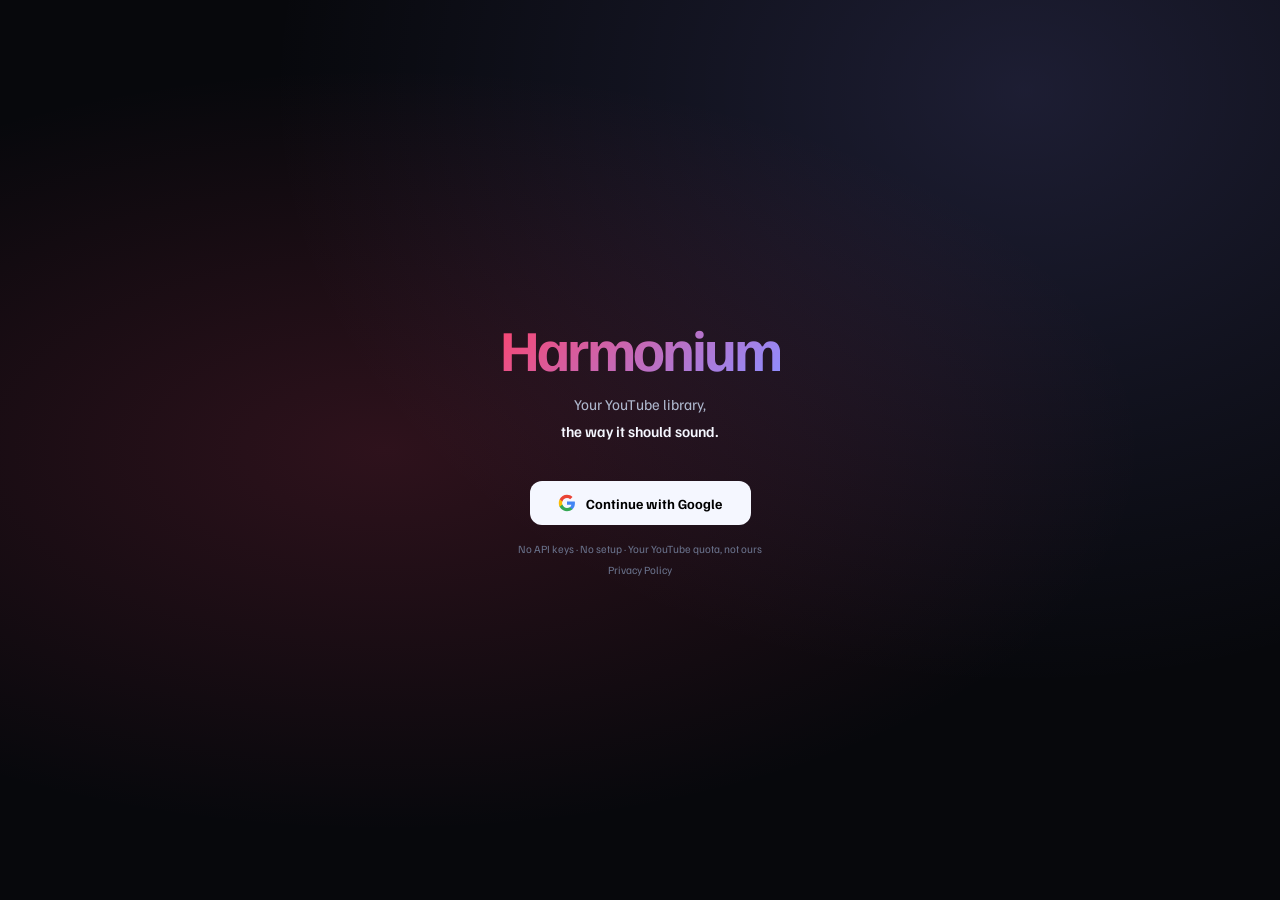
==== commit 5b85a353: "Polish frontend UI with Apple-inspired styling and responsive behavior" ====
--- a/frontend/index.html
+++ b/frontend/index.html
@@ -11,20 +11,20 @@
    HARMONIUM  —  Final Design
    ════════════════════════════════════════ */
 :root {
-  --bg:     #080808;
-  --s1:     #101010;
-  --s2:     #181818;
-  --s3:     #222;
-  --s4:     #333;
-  --s5:     #444;
-  --acc:    #ff6b35;   /* warm orange — distinctive, not Spotify, not Apple */
-  --acc2:   #ff8c5a;
-  --text:   #efefef;
-  --text2:  #888;
-  --text3:  #444;
+  --bg:     #07080c;
+  --s1:     #10131a;
+  --s2:     #151922;
+  --s3:     #1d2230;
+  --s4:     #31384a;
+  --s5:     #444f67;
+  --acc:    #fa456f;
+  --acc2:   #8f8dff;
+  --text:   #f5f7ff;
+  --text2:  #adb6cc;
+  --text3:  #687089;
   --ph:     82px;
   --sb:     224px;
-  --r:      6px;
+  --r:      12px;
 }
 *{box-sizing:border-box;margin:0;padding:0}
 html,body{height:100%;overflow:hidden}
@@ -56,7 +56,10 @@
 /* ── LANDING ── */
 #landing{
   position:fixed;inset:0;
-  background:radial-gradient(ellipse at 30% 50%,rgba(255,107,53,.06) 0%,transparent 60%),var(--bg);
+  background:
+    radial-gradient(ellipse at 30% 50%,rgba(250,69,111,.16) 0%,transparent 60%),
+    radial-gradient(ellipse at 80% 10%,rgba(143,141,255,.16) 0%,transparent 52%),
+    var(--bg);
   display:flex;align-items:center;justify-content:center;
   z-index:800;opacity:0;visibility:hidden;
   transition:opacity .4s,visibility .4s;
@@ -93,9 +96,9 @@
   height:52px;flex-shrink:0;
   display:flex;align-items:center;
   padding:0 18px;gap:12px;
-  background:rgba(8,8,8,.9);
+  background:rgba(9,11,16,.7);
   backdrop-filter:blur(24px);
-  border-bottom:1px solid rgba(255,255,255,.05);
+  border-bottom:1px solid rgba(255,255,255,.09);
   z-index:100;
 }
 .tlogo{
@@ -107,11 +110,11 @@
 #sb{
   flex:1;max-width:320px;
   display:flex;align-items:center;
-  background:var(--s2);border-radius:var(--r);
+  background:rgba(255,255,255,.04);border-radius:500px;
   padding:0 12px;gap:8px;
-  border:1px solid transparent;transition:border .15s;
-}
-#sb:focus-within{border-color:rgba(255,255,255,.15)}
+  border:1px solid rgba(255,255,255,.08);transition:border .15s,background .15s;
+}
+#sb:focus-within{border-color:rgba(255,255,255,.24);background:rgba(255,255,255,.06)}
 #sb svg{width:13px;height:13px;color:var(--text3);flex-shrink:0}
 #si{
   background:transparent;border:none;outline:none;
@@ -142,7 +145,7 @@
 /* ── SIDEBAR ── */
 #sidebar{
   width:var(--sb);flex-shrink:0;
-  background:var(--s1);
+  background:linear-gradient(180deg,rgba(16,19,26,.94),rgba(16,19,26,.82));
   border-right:1px solid rgba(255,255,255,.04);
   display:flex;flex-direction:column;overflow:hidden;
 }
@@ -265,7 +268,7 @@
 .mc{
   width:164px;flex-shrink:0;cursor:pointer;
   padding:14px;border-radius:var(--r);
-  background:var(--s2);
+  background:linear-gradient(180deg,rgba(255,255,255,.04),rgba(255,255,255,.02));
   transition:background .15s,transform .15s;
   position:relative;border:1px solid transparent;
 }
@@ -274,7 +277,7 @@
   width:136px;height:136px;border-radius:4px;
   background:var(--s3);overflow:hidden;
   position:relative;margin-bottom:12px;
-  box-shadow:0 8px 28px rgba(0,0,0,.6);
+  box-shadow:0 14px 36px rgba(0,0,0,.4);
 }
 .mca img{width:100%;height:100%;object-fit:cover;display:block;transition:transform .3s}
 .mc:hover .mca img{transform:scale(1.04)}
@@ -306,7 +309,7 @@
 .vhdr{
   display:flex;align-items:flex-end;gap:28px;
   padding:40px 28px 28px;
-  background:linear-gradient(180deg,rgba(255,107,53,.07) 0%,transparent 100%);
+  background:linear-gradient(180deg,rgba(143,141,255,.18) 0%,rgba(250,69,111,.11) 38%,transparent 100%);
   position:relative;overflow:hidden;
 }
 .vhdr::before{
@@ -341,7 +344,7 @@
   font-family:'Familjen Grotesk',sans-serif;
   font-size:13px;font-weight:700;cursor:pointer;
   transition:all .15s;letter-spacing:.2px;
-  box-shadow:0 4px 20px rgba(255,107,53,.3);
+  box-shadow:0 10px 26px rgba(250,69,111,.32);
 }
 .vplay:hover{background:var(--acc2);transform:scale(1.03)}
 .vplay svg{width:14px;height:14px}
@@ -477,10 +480,10 @@
    ══════════════════════════════════════ */
 #player{
   height:var(--ph);
-  background:rgba(10,10,10,.96);
+  background:rgba(9,12,19,.86);
   backdrop-filter:blur(32px);
   -webkit-backdrop-filter:blur(32px);
-  border-top:1px solid rgba(255,255,255,.06);
+  border-top:1px solid rgba(255,255,255,.12);
   display:grid;
   grid-template-columns:1fr auto 1fr;
   align-items:center;
@@ -636,7 +639,7 @@
   background:rgba(8,8,8,.96);
   backdrop-filter:blur(40px);
   -webkit-backdrop-filter:blur(40px);
-  border-top:1px solid rgba(255,107,53,.15);
+  border-top:1px solid rgba(250,69,111,.2);
   overflow:hidden;
   transition:height .35s cubic-bezier(.4,0,.2,1);
   z-index:150;
@@ -689,6 +692,34 @@
   transition:all .2s;z-index:600;white-space:nowrap;
 }
 #toast.show{opacity:1;transform:translateX(-50%) translateY(0)}
+
+/* ── APPLE-STYLE MOTION + RESPONSIVE POLISH ── */
+@media (prefers-reduced-motion: reduce){
+  *,*::before,*::after{animation:none!important;transition:none!important;scroll-behavior:auto!important}
+}
+
+@media (max-width:1080px){
+  .plg{grid-template-columns:repeat(2,1fr)}
+  .vhdr{padding:28px 20px 24px;gap:18px}
+  .vtit{font-size:34px}
+  #ct{width:360px}
+}
+
+@media (max-width:860px){
+  #sidebar{display:none}
+  #lyrpanel{left:0}
+  .hw{padding:24px 16px 100px}
+  .plg{grid-template-columns:1fr}
+  .hgreet{font-size:32px}
+  #topbar{padding:0 12px;gap:8px}
+  .fpills{display:none}
+  #unm{display:none}
+  #ct{width:min(320px,100%)}
+  #pr{display:none}
+  #player{grid-template-columns:1fr;height:104px;padding:10px 12px;gap:8px}
+  #np{display:none}
+  .ttbl{padding:8px 12px 96px}
+}
 </style>
 </head>
 <body>
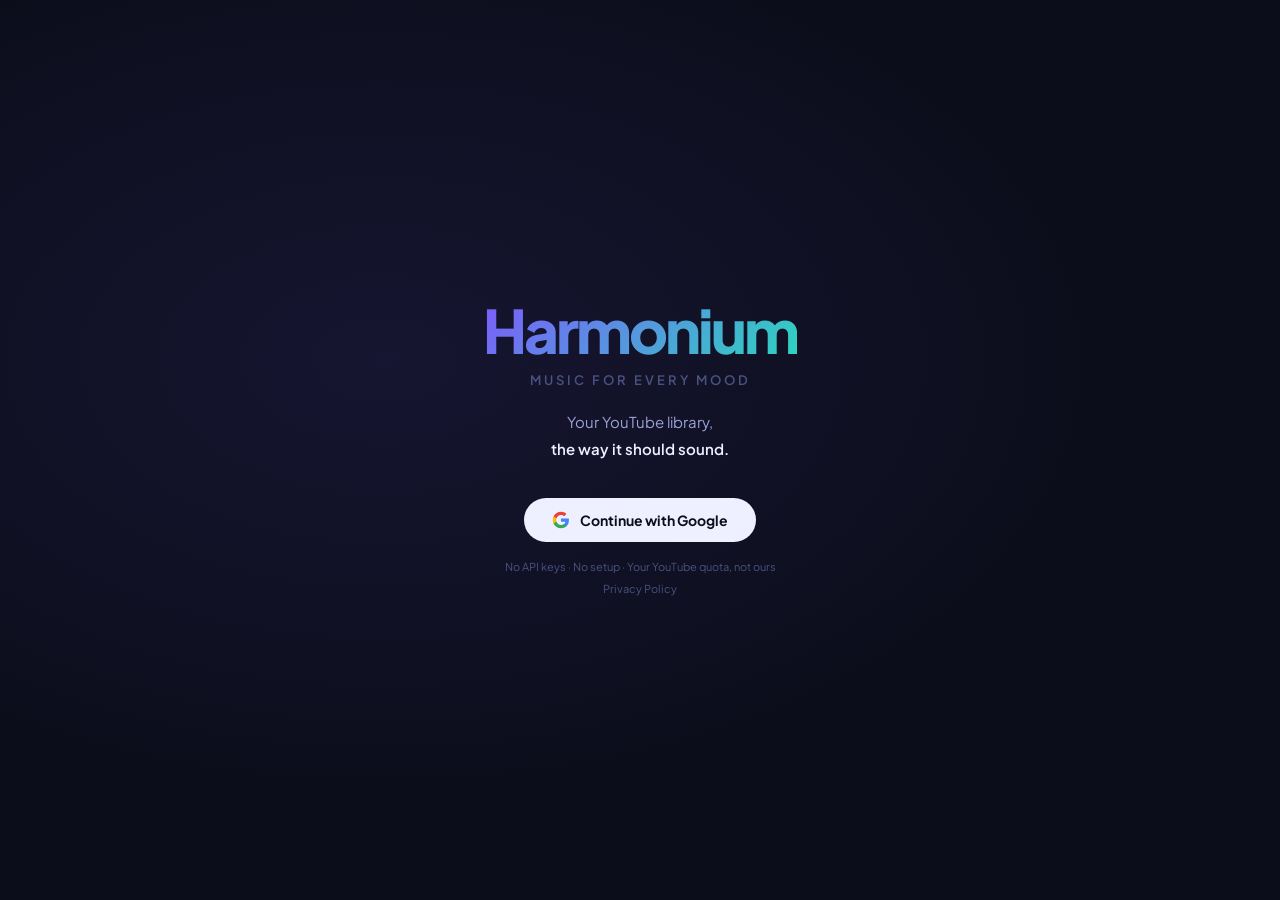
==== commit 2cdf6eef: "Update fmt.Println message from 'Hello' to 'Goodbye'" ====
--- a/frontend/index.html
+++ b/frontend/index.html
@@ -4,32 +4,36 @@
 <meta charset="UTF-8">
 <meta name="google-site-verification" content="8FkqAluyh1c5AC4ZkEARv3vHpYno_Fof5Kx22YtX2Ec" />
 <meta name="viewport" content="width=device-width, initial-scale=1.0">
-<title>Harmonium</title>
-<link href="https://fonts.googleapis.com/css2?family=Familjen+Grotesk:ital,wght@0,400;0,500;0,600;0,700;1,400&display=swap" rel="stylesheet">
+<title>Harmonium • Music for every mood</title>
+<link href="https://fonts.googleapis.com/css2?family=Plus+Jakarta+Sans:ital,wght@0,300;0,400;0,500;0,600;0,700;0,800;1,400&display=swap" rel="stylesheet">
 <style>
 /* ════════════════════════════════════════
-   HARMONIUM  —  Final Design
+   HARMONIUM  —  Merged Design
    ════════════════════════════════════════ */
 :root {
-  --bg:     #07080c;
-  --s1:     #10131a;
-  --s2:     #151922;
-  --s3:     #1d2230;
-  --s4:     #31384a;
-  --s5:     #444f67;
-  --acc:    #fa456f;
-  --acc2:   #8f8dff;
-  --text:   #f5f7ff;
-  --text2:  #adb6cc;
-  --text3:  #687089;
-  --ph:     82px;
-  --sb:     224px;
-  --r:      12px;
+  --bg:       #0b0d1a;
+  --s1:       #0f1225;
+  --s2:       #161a35;
+  --s3:       #1e2347;
+  --s4:       #2a3060;
+  --s5:       #3a4275;
+  --acc:      #7c5cfc;
+  --acc2:     #2dd4bf;
+  --acc-glow: rgba(124,92,252,.35);
+  --danger:   #f472b6;
+  --text:     #eef0ff;
+  --text2:    #9ba3d4;
+  --text3:    #4a5280;
+  --line:     rgba(187,198,255,.1);
+  --ph:       80px;
+  --sb:       240px;
+  --r:        12px;
+  --r2:       18px;
 }
 *{box-sizing:border-box;margin:0;padding:0}
 html,body{height:100%;overflow:hidden}
 body{
-  font-family:'Familjen Grotesk',sans-serif;
+  font-family:'Plus Jakarta Sans',sans-serif;
   background:var(--bg);color:var(--text);
   display:flex;flex-direction:column;
   -webkit-font-smoothing:antialiased;
@@ -40,50 +44,62 @@
 
 /* ── LOADER ── */
 #loader{
-  position:fixed;inset:0;background:var(--bg);
+  position:fixed;inset:0;
+  background:radial-gradient(ellipse at 30% 40%,rgba(124,92,252,.12) 0%,var(--bg) 65%);
   display:flex;align-items:center;justify-content:center;
   z-index:9999;transition:opacity .5s;
 }
 #loader.out{opacity:0;pointer-events:none}
+.ll-wrap{text-align:center}
 .ll{
-  font-size:48px;font-weight:700;letter-spacing:-2px;
+  font-size:52px;font-weight:800;letter-spacing:-2px;
   background:linear-gradient(135deg,var(--acc),var(--acc2));
   -webkit-background-clip:text;-webkit-text-fill-color:transparent;
   animation:llp 1.8s ease-in-out infinite;
 }
-@keyframes llp{0%,100%{opacity:.1}50%{opacity:1}}
+.ll-dot{display:flex;gap:6px;justify-content:center;margin-top:16px}
+.ll-dot span{
+  width:6px;height:6px;border-radius:50%;
+  background:var(--acc);
+  animation:ldot .9s ease-in-out infinite;
+}
+.ll-dot span:nth-child(2){animation-delay:.15s;background:color-mix(in srgb,var(--acc) 60%,var(--acc2))}
+.ll-dot span:nth-child(3){animation-delay:.3s;background:var(--acc2)}
+@keyframes ldot{0%,100%{opacity:.15;transform:scale(.7)}50%{opacity:1;transform:scale(1)}}
+@keyframes llp{0%,100%{opacity:.2}50%{opacity:1}}
 
 /* ── LANDING ── */
 #landing{
   position:fixed;inset:0;
-  background:
-    radial-gradient(ellipse at 30% 50%,rgba(250,69,111,.16) 0%,transparent 60%),
-    radial-gradient(ellipse at 80% 10%,rgba(143,141,255,.16) 0%,transparent 52%),
-    var(--bg);
+  background:radial-gradient(ellipse at 30% 40%,rgba(124,92,252,.1) 0%,transparent 60%),var(--bg);
   display:flex;align-items:center;justify-content:center;
   z-index:800;opacity:0;visibility:hidden;
   transition:opacity .4s,visibility .4s;
 }
 #landing.on{opacity:1;visibility:visible}
-.land{text-align:center;max-width:360px;padding:32px}
+.land{text-align:center;max-width:380px;padding:40px 32px}
 .land-logo{
-  font-size:58px;font-weight:700;letter-spacing:-3px;
+  font-size:60px;font-weight:800;letter-spacing:-3px;
   background:linear-gradient(135deg,var(--acc),var(--acc2));
   -webkit-background-clip:text;-webkit-text-fill-color:transparent;
-  line-height:1;margin-bottom:14px;
+  line-height:1;margin-bottom:12px;
+}
+.land-tagline{
+  font-size:13px;font-weight:600;letter-spacing:3px;text-transform:uppercase;
+  color:var(--text3);margin-bottom:20px;
 }
 .land-sub{font-size:15px;color:var(--text2);line-height:1.8;margin-bottom:36px}
 .land-sub strong{color:var(--text);font-weight:600}
 .land-btn{
   display:inline-flex;align-items:center;gap:10px;
-  background:var(--text);color:#000;border:none;border-radius:var(--r);
-  padding:13px 28px;font-family:'Familjen Grotesk',sans-serif;
-  font-size:14px;font-weight:700;letter-spacing:.1px;
+  background:var(--text);color:#0b0d1a;border:none;border-radius:500px;
+  padding:13px 28px;font-family:'Plus Jakarta Sans',sans-serif;
+  font-size:14px;font-weight:700;
   transition:all .2s;
 }
-.land-btn:hover{background:var(--acc);transform:translateY(-2px);box-shadow:0 8px 24px rgba(255,107,53,.3)}
+.land-btn:hover{background:var(--acc);color:#fff;transform:translateY(-2px);box-shadow:0 8px 32px var(--acc-glow)}
 .land-btn svg{width:18px;height:18px;flex-shrink:0}
-.land-note{font-size:11px;color:var(--text3);margin-top:14px;line-height:1.9}
+.land-note{font-size:11px;color:var(--text3);margin-top:14px;line-height:2}
 .land-note a{color:var(--text3);transition:color .15s}
 .land-note a:hover{color:var(--text2)}
 
@@ -93,49 +109,49 @@
 
 /* ── TOPBAR ── */
 #topbar{
-  height:52px;flex-shrink:0;
+  height:54px;flex-shrink:0;
   display:flex;align-items:center;
-  padding:0 18px;gap:12px;
-  background:rgba(9,11,16,.7);
+  padding:0 20px;gap:12px;
+  background:rgba(11,13,26,.92);
   backdrop-filter:blur(24px);
-  border-bottom:1px solid rgba(255,255,255,.09);
+  border-bottom:1px solid var(--line);
   z-index:100;
 }
 .tlogo{
-  font-size:18px;font-weight:700;letter-spacing:-1px;
+  font-size:20px;font-weight:800;letter-spacing:-1px;
   background:linear-gradient(135deg,var(--acc),var(--acc2));
   -webkit-background-clip:text;-webkit-text-fill-color:transparent;
   flex-shrink:0;cursor:pointer;user-select:none;
 }
 #sb{
-  flex:1;max-width:320px;
+  flex:1;max-width:340px;
   display:flex;align-items:center;
-  background:rgba(255,255,255,.04);border-radius:500px;
-  padding:0 12px;gap:8px;
-  border:1px solid rgba(255,255,255,.08);transition:border .15s,background .15s;
-}
-#sb:focus-within{border-color:rgba(255,255,255,.24);background:rgba(255,255,255,.06)}
+  background:var(--s2);border-radius:500px;
+  padding:0 14px;gap:8px;
+  border:1px solid var(--line);transition:border .15s,background .15s;
+}
+#sb:focus-within{border-color:rgba(124,92,252,.5);background:var(--s3)}
 #sb svg{width:13px;height:13px;color:var(--text3);flex-shrink:0}
 #si{
   background:transparent;border:none;outline:none;
-  color:var(--text);font-family:'Familjen Grotesk',sans-serif;
+  color:var(--text);font-family:'Plus Jakarta Sans',sans-serif;
   font-size:13px;width:100%;padding:8px 0;
 }
 #si::placeholder{color:var(--text3)}
 .fpills{display:flex;gap:5px}
 .fp{
   background:transparent;border:1px solid var(--s4);
-  border-radius:500px;padding:4px 12px;
-  font-family:'Familjen Grotesk',sans-serif;
-  font-size:11px;font-weight:600;color:var(--text3);
+  border-radius:500px;padding:4px 14px;
+  font-family:'Plus Jakarta Sans',sans-serif;
+  font-size:11px;font-weight:700;color:var(--text3);
   cursor:pointer;transition:all .15s;
-  letter-spacing:.3px;text-transform:uppercase;
-}
-.fp.on{background:var(--acc);border-color:var(--acc);color:#fff}
+  letter-spacing:.4px;text-transform:uppercase;
+}
+.fp.on{background:linear-gradient(135deg,var(--acc),var(--acc2));border-color:transparent;color:#fff;box-shadow:0 2px 12px var(--acc-glow)}
 .fp:hover:not(.on){border-color:var(--text3);color:var(--text2)}
 .tbr{display:flex;align-items:center;gap:10px;margin-left:auto}
-#uav{width:26px;height:26px;border-radius:50%;object-fit:cover;border:1.5px solid var(--s5)}
-#unm{font-size:13px;color:var(--text2);font-weight:500}
+#uav{width:28px;height:28px;border-radius:50%;object-fit:cover;border:2px solid var(--acc);opacity:.85}
+#unm{font-size:13px;color:var(--text2);font-weight:600}
 #lob{background:transparent;border:none;color:var(--text3);font-size:12px;cursor:pointer;padding:4px 6px;transition:color .15s}
 #lob:hover{color:var(--text)}
 
@@ -145,29 +161,29 @@
 /* ── SIDEBAR ── */
 #sidebar{
   width:var(--sb);flex-shrink:0;
-  background:linear-gradient(180deg,rgba(16,19,26,.94),rgba(16,19,26,.82));
-  border-right:1px solid rgba(255,255,255,.04);
+  background:var(--s1);
+  border-right:1px solid var(--line);
   display:flex;flex-direction:column;overflow:hidden;
 }
 .slbl{
-  font-size:9px;font-weight:700;letter-spacing:2.5px;
+  font-size:9px;font-weight:800;letter-spacing:2.5px;
   text-transform:uppercase;color:var(--text3);
   padding:18px 16px 6px;
 }
 .nb{
   display:flex;align-items:center;gap:11px;
   width:calc(100% - 10px);margin:1px 5px;
-  padding:8px 10px;border-radius:var(--r);
+  padding:9px 10px;border-radius:var(--r);
   border:none;background:transparent;
-  color:var(--text3);font-family:'Familjen Grotesk',sans-serif;
+  color:var(--text3);font-family:'Plus Jakarta Sans',sans-serif;
   font-size:13px;font-weight:500;
   cursor:pointer;transition:all .12s;text-align:left;
 }
 .nb:hover{background:var(--s2);color:var(--text2)}
-.nb.on{background:var(--s2);color:var(--text)}
+.nb.on{background:rgba(124,92,252,.12);color:var(--text)}
 .nb.on svg{color:var(--acc)}
 .nb svg{width:15px;height:15px;flex-shrink:0;transition:color .12s}
-.sdiv{height:1px;background:rgba(255,255,255,.04);margin:6px 14px}
+.sdiv{height:1px;background:var(--line);margin:6px 14px}
 #pls{
   flex:1;overflow-y:auto;padding:4px 5px 16px;
   scrollbar-width:thin;scrollbar-color:var(--s4) transparent;
@@ -176,19 +192,19 @@
 #pls::-webkit-scrollbar-thumb{background:var(--s4);border-radius:2px}
 .pi{
   display:flex;align-items:center;gap:10px;
-  padding:5px 10px;border-radius:var(--r);
+  padding:6px 10px;border-radius:var(--r);
   cursor:pointer;transition:background .1s;
 }
 .pi:hover{background:var(--s2)}
-.pi.on{background:rgba(255,107,53,.1)}
+.pi.on{background:rgba(124,92,252,.1)}
 .pi.on .pin{color:var(--acc)}
 .pith{
-  width:32px;height:32px;border-radius:4px;
+  width:32px;height:32px;border-radius:6px;
   background:var(--s3);flex-shrink:0;overflow:hidden;
   display:flex;align-items:center;justify-content:center;
 }
 .pith img{width:100%;height:100%;object-fit:cover}
-.pin{font-size:12px;font-weight:500;white-space:nowrap;overflow:hidden;text-overflow:ellipsis;color:var(--text2)}
+.pin{font-size:12px;font-weight:600;white-space:nowrap;overflow:hidden;text-overflow:ellipsis;color:var(--text2)}
 .pic{font-size:10px;color:var(--text3);margin-top:1px}
 .sempty{padding:16px;font-size:12px;color:var(--text3);text-align:center;line-height:1.9}
 
@@ -203,27 +219,62 @@
 #tl{padding:0}
 
 /* ── HOME ── */
-.hw{padding:32px 32px 100px}
+.hw{padding:28px 28px 100px}
+
+/* Hero Banner */
+.hero-banner{
+  background:linear-gradient(120deg,rgba(124,92,252,.85) 0%,rgba(45,212,191,.45) 100%);
+  border-radius:var(--r2);padding:24px 28px;
+  display:grid;grid-template-columns:1.3fr 1fr;
+  gap:20px;align-items:center;margin-bottom:36px;
+  position:relative;overflow:hidden;
+}
+.hero-banner::before{
+  content:'';position:absolute;inset:0;
+  background:radial-gradient(ellipse at 80% 50%,rgba(45,212,191,.25) 0%,transparent 60%);
+  pointer-events:none;
+}
+.hero-banner h1{font-size:28px;font-weight:800;letter-spacing:-.8px;line-height:1.2;margin-bottom:10px}
+.hero-banner p{font-size:13px;color:rgba(238,240,255,.8);line-height:1.7;margin-bottom:18px}
+.hero-btns{display:flex;gap:10px;flex-wrap:wrap}
+.hbtn{
+  border:none;border-radius:500px;padding:10px 20px;
+  cursor:pointer;font-weight:700;font-size:13px;
+  font-family:'Plus Jakarta Sans',sans-serif;
+  transition:transform .2s,opacity .2s;
+}
+.hbtn:hover{transform:translateY(-1px);opacity:.93}
+.hbtn-p{background:#fff;color:#0b0d1a}
+.hbtn-g{background:rgba(0,0,0,.25);color:#fff;border:1px solid rgba(255,255,255,.2)}
+.hero-art{
+  display:grid;grid-template-columns:1fr 1fr;gap:8px;
+  position:relative;z-index:1;
+}
+.hero-art-card{
+  border-radius:10px;overflow:hidden;aspect-ratio:1;
+  background:var(--s3);cursor:pointer;
+  box-shadow:0 8px 24px rgba(0,0,0,.4);
+  transition:transform .2s;
+}
+.hero-art-card:hover{transform:scale(1.04)}
+.hero-art-card img{width:100%;height:100%;object-fit:cover}
 
 /* Greeting */
-.hgreet-wrap{margin-bottom:32px}
-.hgreet{
-  font-size:40px;font-weight:700;letter-spacing:-1.5px;
-  color:var(--text);line-height:1;
-}
+.hgreet-wrap{margin-bottom:28px}
+.hgreet{font-size:36px;font-weight:800;letter-spacing:-1.2px;color:var(--text);line-height:1}
 .hgreet-sub{font-size:13px;color:var(--text3);margin-top:6px;font-weight:400}
 
 /* 2×3 quick-access grid */
 .plg{
   display:grid;grid-template-columns:repeat(3,1fr);
-  gap:6px;margin-bottom:40px;
+  gap:6px;margin-bottom:36px;
 }
 .pgc{
   display:flex;align-items:center;
   background:var(--s2);border-radius:var(--r);
   overflow:hidden;cursor:pointer;height:56px;
   position:relative;transition:background .12s,transform .12s;
-  border:1px solid transparent;
+  border:1px solid var(--line);
 }
 .pgc:hover{background:var(--s3);transform:translateY(-1px)}
 .pgca{width:56px;height:56px;flex-shrink:0;overflow:hidden;background:var(--s3)}
@@ -232,31 +283,23 @@
   flex:1;padding:0 12px;
   font-size:13px;font-weight:600;
   white-space:nowrap;overflow:hidden;text-overflow:ellipsis;
-  color:var(--text);
 }
 .pgcp{
   position:absolute;right:10px;
   width:30px;height:30px;border-radius:50%;
-  background:var(--acc);color:#fff;border:none;
+  background:linear-gradient(135deg,var(--acc),var(--acc2));color:#fff;border:none;
   display:flex;align-items:center;justify-content:center;
   opacity:0;transform:translateY(4px) scale(.9);
-  transition:all .2s;box-shadow:0 4px 16px rgba(255,107,53,.4);
+  transition:all .2s;box-shadow:0 4px 16px var(--acc-glow);
 }
 .pgc:hover .pgcp{opacity:1;transform:translateY(0) scale(1)}
 .pgcp svg{width:11px;height:11px;margin-left:2px}
 
 /* Section header */
-.sec{margin-bottom:40px}
-.sec-hd{
-  display:flex;align-items:baseline;
-  justify-content:space-between;margin-bottom:18px;
-}
-.sec-title{font-size:20px;font-weight:700;letter-spacing:-.4px;color:var(--text)}
-.sec-all{
-  font-size:11px;color:var(--text3);cursor:pointer;
-  font-weight:600;transition:color .15s;
-  text-transform:uppercase;letter-spacing:.8px;
-}
+.sec{margin-bottom:36px}
+.sec-hd{display:flex;align-items:baseline;justify-content:space-between;margin-bottom:16px}
+.sec-title{font-size:18px;font-weight:700;letter-spacing:-.3px;color:var(--text)}
+.sec-all{font-size:11px;color:var(--text3);cursor:pointer;font-weight:700;transition:color .15s;text-transform:uppercase;letter-spacing:.8px}
 .sec-all:hover{color:var(--acc)}
 
 /* Horizontal scroll */
@@ -266,36 +309,33 @@
 
 /* Music card */
 .mc{
-  width:164px;flex-shrink:0;cursor:pointer;
-  padding:14px;border-radius:var(--r);
-  background:linear-gradient(180deg,rgba(255,255,255,.04),rgba(255,255,255,.02));
+  width:160px;flex-shrink:0;cursor:pointer;
+  padding:12px;border-radius:var(--r);
+  background:rgba(255,255,255,.03);
+  border:1px solid var(--line);
   transition:background .15s,transform .15s;
-  position:relative;border:1px solid transparent;
-}
-.mc:hover{background:var(--s3);transform:translateY(-2px)}
+  position:relative;
+}
+.mc:hover{background:var(--s2);transform:translateY(-3px)}
 .mca{
-  width:136px;height:136px;border-radius:4px;
+  width:136px;height:136px;border-radius:8px;
   background:var(--s3);overflow:hidden;
-  position:relative;margin-bottom:12px;
-  box-shadow:0 14px 36px rgba(0,0,0,.4);
+  position:relative;margin-bottom:10px;
+  box-shadow:0 8px 28px rgba(0,0,0,.5);
 }
 .mca img{width:100%;height:100%;object-fit:cover;display:block;transition:transform .3s}
-.mc:hover .mca img{transform:scale(1.04)}
+.mc:hover .mca img{transform:scale(1.05)}
 .mcpb{
   position:absolute;bottom:7px;right:7px;
-  width:36px;height:36px;border-radius:50%;
-  background:var(--acc);color:#fff;border:none;
+  width:34px;height:34px;border-radius:50%;
+  background:linear-gradient(135deg,var(--acc),var(--acc2));color:#fff;border:none;
   display:flex;align-items:center;justify-content:center;
   opacity:0;transform:translateY(8px);
-  transition:all .25s;box-shadow:0 4px 20px rgba(255,107,53,.5);
+  transition:all .25s;box-shadow:0 4px 20px var(--acc-glow);
 }
 .mc:hover .mcpb{opacity:1;transform:translateY(0)}
-.mcpb svg{width:14px;height:14px;margin-left:2px}
-.mct{
-  font-size:13px;font-weight:600;
-  white-space:nowrap;overflow:hidden;text-overflow:ellipsis;
-  color:var(--text);margin-bottom:3px;
-}
+.mcpb svg{width:13px;height:13px;margin-left:2px}
+.mct{font-size:13px;font-weight:600;white-space:nowrap;overflow:hidden;text-overflow:ellipsis;margin-bottom:3px}
 .mcs{font-size:11px;color:var(--text3);white-space:nowrap;overflow:hidden;text-overflow:ellipsis}
 
 /* Artist */
@@ -305,54 +345,46 @@
 .anm{font-size:15px;font-weight:700;color:var(--text)}
 .act{font-size:11px;color:var(--text3);margin-top:2px}
 
-/* ── VIEW HEADER (playlist/liked) ── */
+/* ── VIEW HEADER ── */
 .vhdr{
   display:flex;align-items:flex-end;gap:28px;
-  padding:40px 28px 28px;
-  background:linear-gradient(180deg,rgba(143,141,255,.18) 0%,rgba(250,69,111,.11) 38%,transparent 100%);
+  padding:36px 28px 24px;
+  background:linear-gradient(180deg,rgba(124,92,252,.1) 0%,transparent 100%);
   position:relative;overflow:hidden;
 }
 .vhdr::before{
   content:'';position:absolute;inset:0;
-  background:linear-gradient(135deg,rgba(255,107,53,.04) 0%,transparent 60%);
+  background:radial-gradient(ellipse at 60% 0%,rgba(45,212,191,.05) 0%,transparent 60%);
   pointer-events:none;
 }
 .vart{
-  width:190px;height:190px;border-radius:var(--r);
+  width:180px;height:180px;border-radius:var(--r);
   background:var(--s3);flex-shrink:0;overflow:hidden;
   box-shadow:0 16px 48px rgba(0,0,0,.7);
   position:relative;z-index:1;
 }
 .vart img{width:100%;height:100%;object-fit:cover}
 .vinf{flex:1;overflow:hidden;position:relative;z-index:1}
-.vtyp{
-  font-size:10px;font-weight:700;
-  text-transform:uppercase;letter-spacing:2px;
-  color:var(--acc);margin-bottom:10px;
-}
-.vtit{
-  font-size:42px;font-weight:700;
-  letter-spacing:-1.5px;line-height:1.05;
-  margin-bottom:10px;color:var(--text);
-}
-.vmeta{font-size:13px;color:var(--text2);margin-bottom:22px}
+.vtyp{font-size:10px;font-weight:800;text-transform:uppercase;letter-spacing:2px;color:var(--acc2);margin-bottom:10px}
+.vtit{font-size:38px;font-weight:800;letter-spacing:-1.5px;line-height:1.05;margin-bottom:10px}
+.vmeta{font-size:13px;color:var(--text2);margin-bottom:20px}
 .vacts{display:flex;align-items:center;gap:10px}
 .vplay{
   display:flex;align-items:center;gap:8px;
-  background:var(--acc);color:#fff;border:none;
+  background:linear-gradient(135deg,var(--acc),var(--acc2));color:#fff;border:none;
   border-radius:500px;padding:10px 28px;
-  font-family:'Familjen Grotesk',sans-serif;
+  font-family:'Plus Jakarta Sans',sans-serif;
   font-size:13px;font-weight:700;cursor:pointer;
-  transition:all .15s;letter-spacing:.2px;
-  box-shadow:0 10px 26px rgba(250,69,111,.32);
-}
-.vplay:hover{background:var(--acc2);transform:scale(1.03)}
+  transition:all .15s;
+  box-shadow:0 4px 20px var(--acc-glow);
+}
+.vplay:hover{opacity:.9;transform:scale(1.03)}
 .vplay svg{width:14px;height:14px}
 .vshuffle{
   display:flex;align-items:center;gap:6px;
   background:transparent;border:1px solid var(--s5);
   color:var(--text2);border-radius:500px;
-  padding:9px 20px;font-family:'Familjen Grotesk',sans-serif;
+  padding:9px 20px;font-family:'Plus Jakarta Sans',sans-serif;
   font-size:13px;font-weight:600;cursor:pointer;transition:all .15s;
 }
 .vshuffle:hover{border-color:var(--text);color:var(--text)}
@@ -361,63 +393,47 @@
 /* ── TRACK TABLE ── */
 .ttbl{padding:8px 20px 80px}
 .ttblh{
-  display:grid;
-  grid-template-columns:44px 1fr 100px 54px;
+  display:grid;grid-template-columns:44px 1fr 100px 54px;
   align-items:center;padding:6px 12px;
-  border-bottom:1px solid rgba(255,255,255,.05);
-  margin-bottom:4px;
-}
-.ttblh span{
-  font-size:10px;font-weight:700;
-  text-transform:uppercase;letter-spacing:1px;color:var(--text3);
-}
+  border-bottom:1px solid var(--line);margin-bottom:4px;
+}
+.ttblh span{font-size:10px;font-weight:700;text-transform:uppercase;letter-spacing:1px;color:var(--text3)}
 .ttblh span:last-child{text-align:right}
 .tr{
-  display:grid;
-  grid-template-columns:44px 1fr 100px 54px;
+  display:grid;grid-template-columns:44px 1fr 100px 54px;
   align-items:center;padding:5px 12px;
-  border-radius:var(--r);cursor:pointer;
-  transition:background .08s;
+  border-radius:var(--r);cursor:pointer;transition:background .08s;
 }
 .tr:hover{background:rgba(255,255,255,.04)}
-.tr.on{background:rgba(255,107,53,.08)}
-.tn{
-  font-size:13px;color:var(--text3);
-  text-align:center;font-variant-numeric:tabular-nums;
-}
+.tr.on{background:rgba(124,92,252,.1)}
+.tn{font-size:13px;color:var(--text3);text-align:center;font-variant-numeric:tabular-nums}
 .tr.on .tn{display:none}
 .tbs{display:none;justify-content:center;align-items:flex-end;gap:2px;height:14px}
 .tr.on .tbs{display:flex}
-.tb{width:2px;background:var(--acc);border-radius:1px;animation:tba .7s ease-in-out infinite alternate}
+.tb{width:2px;background:linear-gradient(to top,var(--acc),var(--acc2));border-radius:1px;animation:tba .7s ease-in-out infinite alternate}
 .tb:nth-child(2){animation-delay:.12s;height:8px}
 .tb:nth-child(3){animation-delay:.24s}
 @keyframes tba{from{height:2px}to{height:12px}}
 .tbs.paused .tb{animation-play-state:paused}
 .tri{display:flex;align-items:center;gap:12px;overflow:hidden;min-width:0}
-.tat{width:40px;height:40px;border-radius:4px;background:var(--s3);flex-shrink:0;overflow:hidden}
+.tat{width:40px;height:40px;border-radius:6px;background:var(--s3);flex-shrink:0;overflow:hidden}
 .tat img{width:100%;height:100%;object-fit:cover}
 .tit{overflow:hidden;min-width:0}
-.ttl{font-size:13px;font-weight:500;white-space:nowrap;overflow:hidden;text-overflow:ellipsis;color:var(--text)}
-.tr.on .ttl{color:var(--acc)}
+.ttl{font-size:13px;font-weight:600;white-space:nowrap;overflow:hidden;text-overflow:ellipsis;color:var(--text)}
+.tr.on .ttl{color:var(--acc2)}
 .tch{font-size:11px;color:var(--text3);margin-top:2px}
-.tactions{
-  display:flex;align-items:center;gap:2px;
-  justify-content:center;opacity:0;transition:opacity .12s;
-}
+.tactions{display:flex;align-items:center;gap:2px;justify-content:center;opacity:0;transition:opacity .12s}
 .tr:hover .tactions,.tr.on .tactions{opacity:1}
-.tact{
-  background:transparent;border:none;color:var(--text3);
-  padding:4px;border-radius:3px;display:flex;transition:color .12s;
-}
+.tact{background:transparent;border:none;color:var(--text3);padding:4px;border-radius:4px;display:flex;transition:color .12s}
 .tact:hover{color:var(--text)}
 .tact.liked{color:var(--acc)!important;opacity:1!important}
 .tact svg{width:14px;height:14px}
 .tdur{font-size:12px;color:var(--text3);text-align:right;font-variant-numeric:tabular-nums}
 
-/* ── QUEUE ── */
+/* ── QUEUE PANEL ── */
 #qp{
   position:absolute;top:0;right:0;bottom:0;width:268px;
-  background:var(--s1);border-left:1px solid rgba(255,255,255,.05);
+  background:var(--s1);border-left:1px solid var(--line);
   display:flex;flex-direction:column;
   transform:translateX(100%);
   transition:transform .3s cubic-bezier(.4,0,.2,1);z-index:20;
@@ -425,7 +441,7 @@
 #qp.open{transform:translateX(0)}
 #qph{
   display:flex;align-items:center;justify-content:space-between;
-  padding:16px;border-bottom:1px solid rgba(255,255,255,.05);flex-shrink:0;
+  padding:16px;border-bottom:1px solid var(--line);flex-shrink:0;
 }
 #qph h3{font-size:13px;font-weight:700;color:var(--text)}
 #qcnt{font-size:11px;color:var(--text3);margin-top:2px}
@@ -434,73 +450,58 @@
 #ql{flex:1;overflow-y:auto;padding:6px;scrollbar-width:thin;scrollbar-color:var(--s4) transparent}
 .qi{display:flex;align-items:center;gap:10px;padding:7px 8px;border-radius:var(--r);cursor:pointer;transition:background .1s}
 .qi:hover{background:var(--s2)}
-.qi.qa{background:rgba(255,107,53,.07)}
-.qia{width:34px;height:34px;border-radius:4px;background:var(--s3);flex-shrink:0;overflow:hidden}
+.qi.qa{background:rgba(124,92,252,.08)}
+.qia{width:34px;height:34px;border-radius:6px;background:var(--s3);flex-shrink:0;overflow:hidden}
 .qia img{width:100%;height:100%;object-fit:cover}
 .qii{flex:1;overflow:hidden}
-.qit{font-size:12px;font-weight:500;white-space:nowrap;overflow:hidden;text-overflow:ellipsis;color:var(--text2)}
-.qi.qa .qit{color:var(--acc)}
+.qit{font-size:12px;font-weight:600;white-space:nowrap;overflow:hidden;text-overflow:ellipsis;color:var(--text2)}
+.qi.qa .qit{color:var(--acc2)}
 .qic{font-size:10px;color:var(--text3)}
 .qrm{background:transparent;border:none;color:var(--text3);padding:4px;opacity:0;font-size:16px;transition:all .12s;flex-shrink:0}
 .qi:hover .qrm{opacity:1}
 .qrm:hover{color:#f55}
 #qclrbtn{
   margin:8px;padding:9px;background:transparent;
-  border:1px solid rgba(255,255,255,.07);border-radius:var(--r);
-  color:var(--text3);font-family:'Familjen Grotesk',sans-serif;
-  font-size:12px;cursor:pointer;
-  width:calc(100% - 16px);transition:all .15s;
+  border:1px solid var(--line);border-radius:var(--r);
+  color:var(--text3);font-family:'Plus Jakarta Sans',sans-serif;
+  font-size:12px;cursor:pointer;width:calc(100% - 16px);transition:all .15s;
 }
 #qclrbtn:hover{border-color:#f55;color:#f55}
 
 /* ── STATES ── */
 .stctr{
-  display:flex;flex-direction:column;
-  align-items:center;justify-content:center;
-  min-height:260px;gap:10px;
-  color:var(--text3);text-align:center;padding:40px;
+  display:flex;flex-direction:column;align-items:center;justify-content:center;
+  min-height:260px;gap:10px;color:var(--text3);text-align:center;padding:40px;
 }
 .stctr p{font-size:14px;line-height:1.8;max-width:280px}
 .stctr strong{color:var(--text2)}
 .spin{
   width:18px;height:18px;
-  border:2px solid var(--s4);
-  border-top-color:var(--acc);
-  border-radius:50%;
-  animation:sp .6s linear infinite;flex-shrink:0;
+  border:2px solid var(--s4);border-top-color:var(--acc);
+  border-radius:50%;animation:sp .6s linear infinite;flex-shrink:0;
 }
 @keyframes sp{to{transform:rotate(360deg)}}
-.ldrow{
-  display:flex;align-items:center;justify-content:center;
-  gap:10px;padding:80px;font-size:13px;color:var(--text3);
-}
-
-/* ══════════════════════════════════════
-   PLAYER BAR — the centrepiece
-   ══════════════════════════════════════ */
+.ldrow{display:flex;align-items:center;justify-content:center;gap:10px;padding:80px;font-size:13px;color:var(--text3)}
+
+/* ═══════════════════════════════
+   PLAYER BAR
+   ═══════════════════════════════ */
 #player{
   height:var(--ph);
-  background:rgba(9,12,19,.86);
+  background:rgba(9,11,22,.96);
   backdrop-filter:blur(32px);
   -webkit-backdrop-filter:blur(32px);
-  border-top:1px solid rgba(255,255,255,.12);
-  display:grid;
-  grid-template-columns:1fr auto 1fr;
-  align-items:center;
-  padding:0 20px;
-  flex-shrink:0;z-index:200;
-  gap:16px;
-}
-
-/* NOW PLAYING — left third */
-#np{
-  display:flex;align-items:center;gap:12px;
-  overflow:hidden;cursor:pointer;
-  min-width:0;
-}
-#np:hover #npt{color:var(--acc)}
+  border-top:1px solid var(--line);
+  display:grid;grid-template-columns:1fr auto 1fr;
+  align-items:center;padding:0 20px;
+  flex-shrink:0;z-index:200;gap:16px;
+}
+
+/* NOW PLAYING */
+#np{display:flex;align-items:center;gap:12px;overflow:hidden;cursor:pointer;min-width:0}
+#np:hover #npt{color:var(--acc2)}
 #npa{
-  width:50px;height:50px;border-radius:var(--r);
+  width:48px;height:48px;border-radius:8px;
   background:var(--s3);flex-shrink:0;overflow:hidden;
   display:flex;align-items:center;justify-content:center;
   position:relative;
@@ -508,50 +509,34 @@
 #npa img{width:100%;height:100%;object-fit:cover}
 #npa::after{
   content:'';position:absolute;inset:0;
-  background:linear-gradient(135deg,rgba(255,107,53,.12),transparent);
+  background:linear-gradient(135deg,rgba(124,92,252,.15),transparent);
   pointer-events:none;
 }
 #npi{overflow:hidden;flex:1;min-width:0}
-#npt{
-  font-size:13px;font-weight:600;
-  white-space:nowrap;overflow:hidden;text-overflow:ellipsis;
-  color:var(--text);transition:color .15s;
-}
-#npc{
-  font-size:11px;color:var(--text3);margin-top:2px;
-  white-space:nowrap;overflow:hidden;text-overflow:ellipsis;
-}
-#nlbtn{
-  background:transparent;border:none;color:var(--text3);
-  padding:4px;flex-shrink:0;display:flex;transition:color .15s;
-}
+#npt{font-size:13px;font-weight:600;white-space:nowrap;overflow:hidden;text-overflow:ellipsis;transition:color .15s}
+#npc{font-size:11px;color:var(--text3);margin-top:2px;white-space:nowrap;overflow:hidden;text-overflow:ellipsis}
+#nlbtn{background:transparent;border:none;color:var(--text3);padding:4px;flex-shrink:0;display:flex;transition:color .15s}
 #nlbtn:hover,#nlbtn.liked{color:var(--acc)}
 #nlbtn svg{width:14px;height:14px}
 
-/* CONTROLS — centre */
-#ct{
-  display:flex;flex-direction:column;
-  align-items:center;gap:6px;
-  width:440px;flex-shrink:0;
-}
+/* CONTROLS */
+#ct{display:flex;flex-direction:column;align-items:center;gap:6px;width:440px;flex-shrink:0}
 .cr{display:flex;align-items:center;gap:14px}
 .cb{
-  background:transparent;border:none;
-  color:var(--text3);padding:5px;
-  transition:all .12s;display:flex;
-  align-items:center;justify-content:center;
-  border-radius:4px;
+  background:transparent;border:none;color:var(--text3);
+  padding:5px;transition:all .12s;display:flex;
+  align-items:center;justify-content:center;border-radius:6px;
 }
 .cb:hover{color:var(--text);transform:scale(1.1)}
-.cb.on{color:var(--acc)}
+.cb.on{color:var(--acc2)}
 .cb svg{width:15px;height:15px;display:block}
 #bplay{
-  width:36px;height:36px;
-  background:var(--text);border-radius:50%;
-  color:#000;transition:all .12s;
-  box-shadow:0 2px 12px rgba(0,0,0,.4);
-}
-#bplay:hover{background:var(--acc);transform:scale(1.06);box-shadow:0 4px 20px rgba(255,107,53,.4)}
+  width:38px;height:38px;
+  background:linear-gradient(135deg,var(--acc),var(--acc2));
+  border-radius:50%;color:#fff;transition:all .12s;
+  box-shadow:0 2px 16px var(--acc-glow);
+}
+#bplay:hover{transform:scale(1.08);box-shadow:0 4px 24px var(--acc-glow)}
 #bplay svg{width:15px;height:15px}
 
 /* Progress bar */
@@ -559,59 +544,44 @@
 .ptm{font-size:10px;color:var(--text3);font-variant-numeric:tabular-nums;width:32px;flex-shrink:0}
 .ptm:last-child{text-align:right}
 #pb{
-  flex:1;cursor:pointer;position:relative;
-  user-select:none;
-  /* invisible tall hit area */
-  padding:10px 0;margin:-10px 0;
-  background:transparent;
+  flex:1;cursor:pointer;position:relative;user-select:none;
+  padding:10px 0;margin:-10px 0;background:transparent;
 }
 #pb-track{
-  position:absolute;left:0;right:0;
-  top:50%;transform:translateY(-50%);
-  height:3px;background:var(--s4);
-  border-radius:3px;
-  transition:height .15s;
-  pointer-events:none;
+  position:absolute;left:0;right:0;top:50%;transform:translateY(-50%);
+  height:3px;background:var(--s4);border-radius:3px;transition:height .15s;pointer-events:none;
 }
 #pb:hover #pb-track,#pb.drag #pb-track{height:5px}
 #pf{
-  position:absolute;left:0;top:50%;
-  transform:translateY(-50%);
-  height:3px;background:var(--text2);
-  border-radius:3px;width:0%;
-  pointer-events:none;
-  transition:height .15s;
-}
-#pb:hover #pf,#pb.drag #pf{height:5px;background:var(--acc)}
+  position:absolute;left:0;top:50%;transform:translateY(-50%);
+  height:3px;background:linear-gradient(90deg,var(--acc),var(--acc2));
+  border-radius:3px;width:0%;pointer-events:none;transition:height .15s;
+}
+#pb:hover #pf,#pb.drag #pf{height:5px}
 #pdot{
-  position:absolute;right:-5px;top:50%;
-  transform:translateY(-50%) scale(0);
+  position:absolute;right:-5px;top:50%;transform:translateY(-50%) scale(0);
   width:11px;height:11px;border-radius:50%;
-  background:var(--text);pointer-events:none;
-  transition:transform .15s;
+  background:var(--text);pointer-events:none;transition:transform .15s;
 }
 #pb:hover #pdot,#pb.drag #pdot{transform:translateY(-50%) scale(1)}
 
 /* RIGHT — volume etc */
-#pr{
-  display:flex;align-items:center;
-  gap:6px;justify-content:flex-end;
-}
+#pr{display:flex;align-items:center;gap:6px;justify-content:flex-end}
 .pb2{
-  background:transparent;border:none;
-  color:var(--text3);padding:5px;
+  background:transparent;border:none;color:var(--text3);padding:5px;
   display:flex;transition:color .15s;border-radius:4px;
-  font-family:'Familjen Grotesk',sans-serif;
+  font-family:'Plus Jakarta Sans',sans-serif;
   font-size:10px;font-weight:700;letter-spacing:.5px;
   align-items:center;gap:4px;
 }
-.pb2:hover,.pb2.on{color:var(--acc)}
+.pb2:hover,.pb2.on{color:var(--acc2)}
 .pb2 svg{width:14px;height:14px}
 .vol{display:flex;align-items:center;gap:6px}
 .vol svg{width:13px;height:13px;color:var(--text3);flex-shrink:0}
 #vs{
   -webkit-appearance:none;width:80px;height:3px;
   background:var(--s4);border-radius:3px;outline:none;cursor:pointer;
+  accent-color:var(--acc2);
 }
 #vs::-webkit-slider-thumb{
   -webkit-appearance:none;width:11px;height:11px;
@@ -620,60 +590,50 @@
 }
 .vol:hover #vs::-webkit-slider-thumb{opacity:1}
 #vtbtn{
-  background:transparent;border:none;
-  color:var(--text3);font-size:10px;
-  font-weight:700;letter-spacing:.5px;
-  cursor:pointer;padding:5px 7px;
-  border-radius:4px;display:none;
-  transition:color .15s;
-  font-family:'Familjen Grotesk',sans-serif;
-  text-transform:uppercase;
-}
-#vtbtn:hover{color:var(--acc)}
+  background:transparent;border:none;color:var(--text3);font-size:10px;
+  font-weight:700;letter-spacing:.5px;cursor:pointer;padding:5px 7px;
+  border-radius:4px;display:none;transition:color .15s;
+  font-family:'Plus Jakarta Sans',sans-serif;text-transform:uppercase;
+}
+#vtbtn:hover{color:var(--acc2)}
 
 /* ── LYRICS PANEL ── */
 #lyrpanel{
-  position:fixed;
-  left:var(--sb);right:0;
-  bottom:var(--ph);height:0;
-  background:rgba(8,8,8,.96);
-  backdrop-filter:blur(40px);
-  -webkit-backdrop-filter:blur(40px);
-  border-top:1px solid rgba(250,69,111,.2);
-  overflow:hidden;
-  transition:height .35s cubic-bezier(.4,0,.2,1);
-  z-index:150;
+  position:fixed;left:var(--sb);right:0;bottom:var(--ph);height:0;
+  background:rgba(11,13,26,.97);backdrop-filter:blur(40px);-webkit-backdrop-filter:blur(40px);
+  border-top:1px solid rgba(124,92,252,.2);overflow:hidden;
+  transition:height .35s cubic-bezier(.4,0,.2,1);z-index:150;
 }
 #lyrpanel.open{height:320px}
 #lyri{
-  height:320px;
-  display:flex;flex-direction:column;
-  align-items:center;justify-content:center;
-  overflow:hidden;pointer-events:none;
+  height:320px;display:flex;flex-direction:column;
+  align-items:center;justify-content:center;overflow:hidden;pointer-events:none;
   -webkit-mask-image:linear-gradient(to bottom,transparent 0%,black 20%,black 80%,transparent 100%);
   mask-image:linear-gradient(to bottom,transparent 0%,black 20%,black 80%,transparent 100%);
 }
 #lyrl{
-  display:flex;flex-direction:column;gap:20px;
-  width:100%;max-width:720px;padding:0 48px;
-  position:relative;
-  transition:transform .45s cubic-bezier(.4,0,.2,1);
-  will-change:transform;
+  display:flex;flex-direction:column;gap:20px;width:100%;max-width:720px;
+  padding:0 48px;position:relative;
+  transition:transform .45s cubic-bezier(.4,0,.2,1);will-change:transform;
 }
 .lline{
   font-size:18px;font-weight:500;line-height:1.5;
   color:rgba(255,255,255,.1);user-select:none;
   transition:color .35s,font-size .35s,font-weight .35s;
 }
-.lline.near{color:rgba(255,255,255,.4);font-size:20px}
-.lline.active{color:#fff;font-size:24px;font-weight:700}
+.lline.near{color:rgba(255,255,255,.35);font-size:20px}
+.lline.active{
+  font-size:24px;font-weight:800;
+  background:linear-gradient(135deg,#fff,var(--acc2));
+  -webkit-background-clip:text;-webkit-text-fill-color:transparent;
+}
 #lyrempty{color:var(--text3);font-size:14px;text-align:center;width:100%}
 
 /* ── YT ── */
 #yw{
   position:fixed;bottom:calc(var(--ph)+10px);right:18px;
   width:268px;height:150px;border-radius:var(--r);
-  overflow:hidden;border:1px solid rgba(255,255,255,.08);
+  overflow:hidden;border:1px solid var(--line);
   background:#000;z-index:210;
   transform:translateY(14px);opacity:0;
   transition:all .25s;pointer-events:none;
@@ -685,7 +645,7 @@
 #toast{
   position:fixed;bottom:calc(var(--ph)+16px);left:50%;
   transform:translateX(-50%) translateY(6px);
-  background:var(--s3);border:1px solid rgba(255,255,255,.08);
+  background:var(--s3);border:1px solid var(--line);
   border-radius:500px;padding:8px 20px;
   font-size:13px;font-weight:500;color:var(--text2);
   opacity:0;pointer-events:none;
@@ -693,42 +653,33 @@
 }
 #toast.show{opacity:1;transform:translateX(-50%) translateY(0)}
 
-/* ── APPLE-STYLE MOTION + RESPONSIVE POLISH ── */
-@media (prefers-reduced-motion: reduce){
-  *,*::before,*::after{animation:none!important;transition:none!important;scroll-behavior:auto!important}
-}
-
-@media (max-width:1080px){
-  .plg{grid-template-columns:repeat(2,1fr)}
-  .vhdr{padding:28px 20px 24px;gap:18px}
-  .vtit{font-size:34px}
-  #ct{width:360px}
-}
-
-@media (max-width:860px){
-  #sidebar{display:none}
-  #lyrpanel{left:0}
-  .hw{padding:24px 16px 100px}
-  .plg{grid-template-columns:1fr}
-  .hgreet{font-size:32px}
-  #topbar{padding:0 12px;gap:8px}
-  .fpills{display:none}
-  #unm{display:none}
-  #ct{width:min(320px,100%)}
-  #pr{display:none}
-  #player{grid-template-columns:1fr;height:104px;padding:10px 12px;gap:8px}
-  #np{display:none}
-  .ttbl{padding:8px 12px 96px}
-}
+/* ── EQ BARS in player (decorative) ── */
+.peq{display:flex;gap:2px;align-items:flex-end;height:14px;margin-left:4px}
+.peq span{
+  width:3px;border-radius:2px;
+  background:linear-gradient(to top,var(--acc),var(--acc2));
+  animation:peqa .8s ease-in-out infinite;opacity:.6;
+}
+.peq span:nth-child(2){animation-delay:.15s}
+.peq span:nth-child(3){animation-delay:.3s}
+.peq span:nth-child(4){animation-delay:.45s}
+.peq.paused span{animation-play-state:paused}
+@keyframes peqa{0%,100%{height:3px}50%{height:13px}}
 </style>
 </head>
 <body>
 
-<div id="loader"><div class="ll">Harmonium</div></div>
+<div id="loader">
+  <div class="ll-wrap">
+    <div class="ll">Harmonium</div>
+    <div class="ll-dot"><span></span><span></span><span></span></div>
+  </div>
+</div>
 
 <div id="landing">
   <div class="land">
     <div class="land-logo">Harmonium</div>
+    <div class="land-tagline">Music for every mood</div>
     <div class="land-sub">Your YouTube library,<br><strong>the way it should sound.</strong></div>
     <a class="land-btn" href="https://harmonium.onrender.com/auth/login">
       <svg viewBox="0 0 24 24"><path d="M22.56 12.25c0-.78-.07-1.53-.2-2.25H12v4.26h5.92c-.26 1.37-1.04 2.53-2.21 3.31v2.77h3.57c2.08-1.92 3.28-4.74 3.28-8.09z" fill="#4285F4"/><path d="M12 23c2.97 0 5.46-.98 7.28-2.66l-3.57-2.77c-.98.66-2.23 1.06-3.71 1.06-2.86 0-5.29-1.93-6.16-4.53H2.18v2.84C3.99 20.53 7.7 23 12 23z" fill="#34A853"/><path d="M5.84 14.09c-.22-.66-.35-1.36-.35-2.09s.13-1.43.35-2.09V7.07H2.18C1.43 8.55 1 10.22 1 12s.43 3.45 1.18 4.93l2.85-2.22.81-.62z" fill="#FBBC05"/><path d="M12 5.38c1.62 0 3.06.56 4.21 1.64l3.15-3.15C17.45 2.09 14.97 1 12 1 7.7 1 3.99 3.47 2.18 7.07l3.66 2.84c.87-2.6 3.3-4.53 6.16-4.53z" fill="#EA4335"/></svg>
@@ -835,13 +786,16 @@
         LYRICS
       </button>
       <button id="vtbtn" onclick="toggleVid()">VIDEO</button>
-      <button class="pb2" id="qtbtn" onclick="toggleQ()" title="Queue">
+      <button class="pb2" id="qtbtn" onclick="toggleQ()">
         <svg viewBox="0 0 24 24" fill="none" stroke="currentColor" stroke-width="2"><line x1="8" y1="6" x2="21" y2="6"/><line x1="8" y1="12" x2="21" y2="12"/><line x1="8" y1="18" x2="21" y2="18"/><line x1="3" y1="6" x2="3.01" y2="6"/><line x1="3" y1="12" x2="3.01" y2="12"/><line x1="3" y1="18" x2="3.01" y2="18"/></svg>
       </button>
       <div class="vol">
         <svg viewBox="0 0 24 24" fill="none" stroke="currentColor" stroke-width="2"><polygon points="11 5 6 9 2 9 2 15 6 15 11 19 11 5"/></svg>
         <input id="vs" type="range" min="0" max="100" value="85" oninput="setVol(this.value)"/>
         <svg viewBox="0 0 24 24" fill="none" stroke="currentColor" stroke-width="2"><polygon points="11 5 6 9 2 9 2 15 6 15 11 19 11 5"/><path d="M15.54 8.46a5 5 0 010 7.07"/></svg>
+      </div>
+      <div class="peq" id="peq">
+        <span></span><span></span><span></span><span></span>
       </div>
     </div>
   </div>
@@ -944,7 +898,28 @@
   const hr=new Date().getHours();
   const g=hr<12?'Good morning':(hr<17?'Good afternoon':'Good evening');
 
+  /* Hero banner — pull top 4 thumbs from most played */
+  const heroTracks=[...mp,...rl].slice(0,4);
+  const heroArts=heroTracks.map(t=>t.thumb).filter(Boolean).slice(0,4);
+  let heroArtHtml='';
+  if(heroArts.length>=2){
+    heroArtHtml=`<div class="hero-art">
+      ${heroArts.map((src,i)=>`<div class="hero-art-card" onclick="pFH('${X(heroTracks[i]?.id||'')}')">${src?`<img src="${src}" alt=""/>`:''}</div>`).join('')}
+    </div>`;
+  }
+
   let html=`<div class="hw">
+    ${heroArts.length>=2?`<div class="hero-banner">
+      <div>
+        <h1>${g} 👋</h1>
+        <p>Dive into your library — curated picks, most played, and recently liked tracks, all in one place.</p>
+        <div class="hero-btns">
+          <button class="hbtn hbtn-p" onclick="if(mp.length)pFH('${X(mp[0]?.id||'')}')">Play Top Picks</button>
+          <button class="hbtn hbtn-g" onclick="shuffleFromHome()">Shuffle All</button>
+        </div>
+      </div>
+      ${heroArtHtml}
+    </div>`:''}
     <div class="hgreet-wrap">
       <div class="hgreet">${g}</div>
       <div class="hgreet-sub">What are we listening to today?</div>
@@ -993,7 +968,20 @@
     html+=`<div class="stctr"><p><strong>Nothing here yet.</strong><br>Play some music and your home screen will fill up.</p></div>`;
   }
   html+=`</div>`;
+
+  // store mp for hero button
+  window._mp=mp;
   document.getElementById('tl').innerHTML=html;
+}
+
+function shuffleFromHome(){
+  const all=[...Object.values(getH()).filter(isMusic),...(window._lc?filt(window._lc):[])];
+  if(!all.length)return;
+  const deduped=Object.values(Object.fromEntries(all.map(t=>[t.id,t])));
+  S.q=deduped.sort(()=>Math.random()-.5).slice(0,50);
+  S.sh=true;
+  document.getElementById('bsh').classList.add('on');
+  play(0);toast('Shuffle on');
 }
 
 function mcard(t,oc){
@@ -1112,8 +1100,8 @@
   ytp=new YT.Player('yf',{height:'150',width:'268',playerVars:{autoplay:0,controls:0,playsinline:1,enablejsapi:1,rel:0},events:{
     onReady:()=>{ytR=true;ytp.setVolume(85);},
     onStateChange:e=>{const P=YT.PlayerState;
-      if(e.data===P.PLAYING){S.pl=true;showPause();startProg();showVT();updBars(true);}
-      else if(e.data===P.PAUSED){S.pl=false;showPlay();stopProg();updBars(false);}
+      if(e.data===P.PLAYING){S.pl=true;showPause();startProg();showVT();updBars(true);updEQ(true);}
+      else if(e.data===P.PAUSED){S.pl=false;showPlay();stopProg();updBars(false);updEQ(false);}
       else if(e.data===P.ENDED){nextT();}
     }
   }});
@@ -1150,6 +1138,7 @@
 function showPlay(){document.getElementById('iplay').style.display='';document.getElementById('ipause').style.display='none';}
 function showPause(){document.getElementById('iplay').style.display='none';document.getElementById('ipause').style.display='';}
 function updBars(p){document.querySelectorAll('.tr.on .tbs').forEach(b=>b.classList.toggle('paused',!p));}
+function updEQ(p){document.getElementById('peq').classList.toggle('paused',!p);}
 
 function toggleLT(id,btn){
   if(liked.has(id)){liked.delete(id);btn.classList.remove('liked');btn.querySelector('svg').setAttribute('fill','none');}
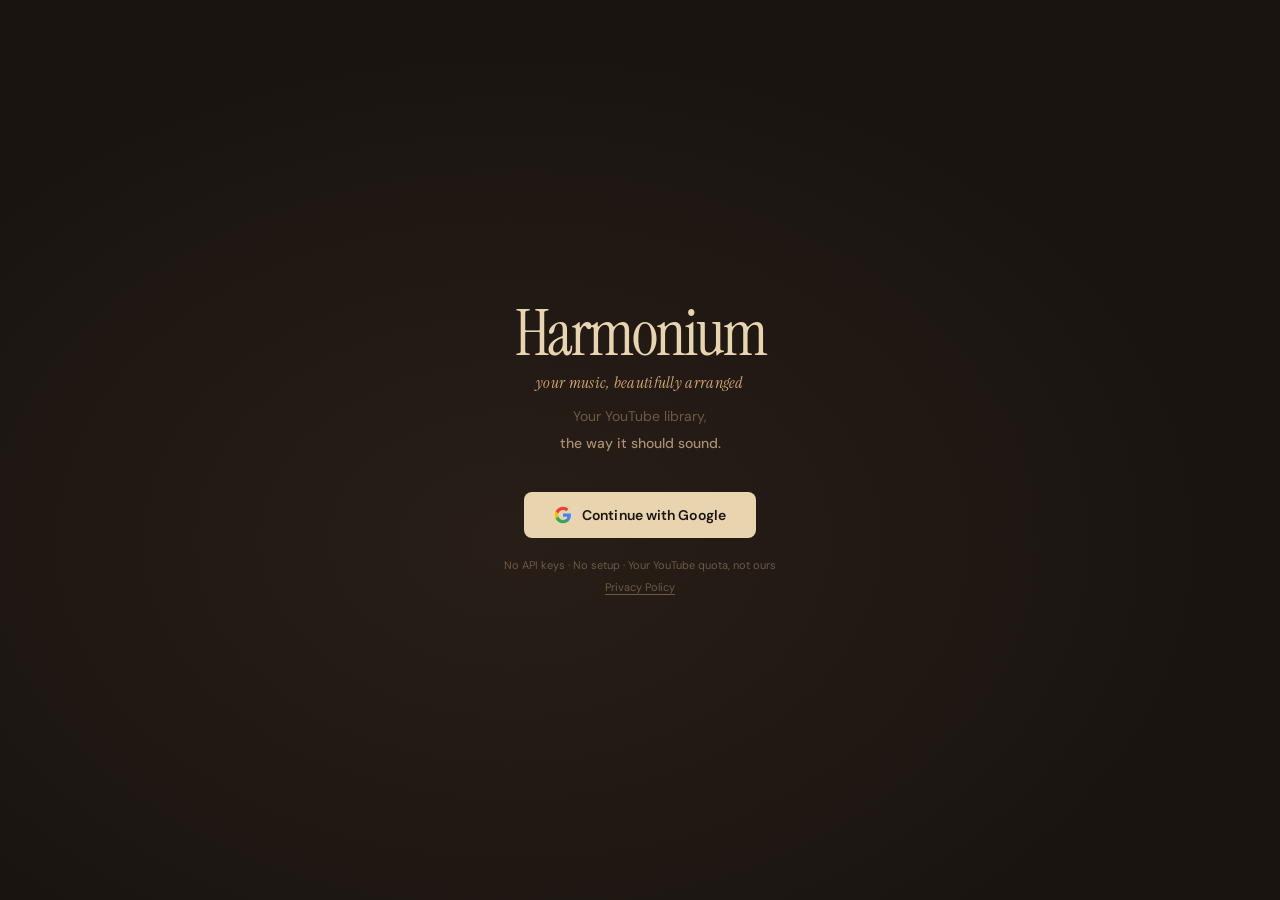
==== commit 6ad6eb92: "Update print statement from 'Hello' to 'Goodbye'" ====
--- a/frontend/index.html
+++ b/frontend/index.html
@@ -4,36 +4,33 @@
 <meta charset="UTF-8">
 <meta name="google-site-verification" content="8FkqAluyh1c5AC4ZkEARv3vHpYno_Fof5Kx22YtX2Ec" />
 <meta name="viewport" content="width=device-width, initial-scale=1.0">
-<title>Harmonium • Music for every mood</title>
-<link href="https://fonts.googleapis.com/css2?family=Plus+Jakarta+Sans:ital,wght@0,300;0,400;0,500;0,600;0,700;0,800;1,400&display=swap" rel="stylesheet">
+<title>Harmonium</title>
+<link href="https://fonts.googleapis.com/css2?family=Instrument+Serif:ital@0;1&family=DM+Sans:ital,opsz,wght@0,9..40,300;0,9..40,400;0,9..40,500;0,9..40,600;0,9..40,700;1,9..40,400&display=swap" rel="stylesheet">
 <style>
 /* ════════════════════════════════════════
-   HARMONIUM  —  Merged Design
+   HARMONIUM  —  Warm Parchment Theme
    ════════════════════════════════════════ */
 :root {
-  --bg:       #0b0d1a;
-  --s1:       #0f1225;
-  --s2:       #161a35;
-  --s3:       #1e2347;
-  --s4:       #2a3060;
-  --s5:       #3a4275;
-  --acc:      #7c5cfc;
-  --acc2:     #2dd4bf;
-  --acc-glow: rgba(124,92,252,.35);
-  --danger:   #f472b6;
-  --text:     #eef0ff;
-  --text2:    #9ba3d4;
-  --text3:    #4a5280;
-  --line:     rgba(187,198,255,.1);
-  --ph:       80px;
-  --sb:       240px;
-  --r:        12px;
-  --r2:       18px;
+  --bg:     #1a1410;
+  --s1:     #211c17;
+  --s2:     #2a231c;
+  --s3:     #352c23;
+  --s4:     #4a3f33;
+  --s5:     #605244;
+  --acc:    #c8956a;
+  --acc2:   #e8d5b0;
+  --acc3:   #d4a574;
+  --text:   #e8d5b0;
+  --text2:  #a89070;
+  --text3:  #6b5a47;
+  --ph:     82px;
+  --sb:     220px;
+  --r:      8px;
 }
 *{box-sizing:border-box;margin:0;padding:0}
 html,body{height:100%;overflow:hidden}
 body{
-  font-family:'Plus Jakarta Sans',sans-serif;
+  font-family:'DM Sans',sans-serif;
   background:var(--bg);color:var(--text);
   display:flex;flex-direction:column;
   -webkit-font-smoothing:antialiased;
@@ -44,34 +41,23 @@
 
 /* ── LOADER ── */
 #loader{
-  position:fixed;inset:0;
-  background:radial-gradient(ellipse at 30% 40%,rgba(124,92,252,.12) 0%,var(--bg) 65%);
+  position:fixed;inset:0;background:var(--bg);
   display:flex;align-items:center;justify-content:center;
-  z-index:9999;transition:opacity .5s;
+  z-index:9999;transition:opacity .6s;
 }
 #loader.out{opacity:0;pointer-events:none}
-.ll-wrap{text-align:center}
 .ll{
-  font-size:52px;font-weight:800;letter-spacing:-2px;
-  background:linear-gradient(135deg,var(--acc),var(--acc2));
-  -webkit-background-clip:text;-webkit-text-fill-color:transparent;
-  animation:llp 1.8s ease-in-out infinite;
-}
-.ll-dot{display:flex;gap:6px;justify-content:center;margin-top:16px}
-.ll-dot span{
-  width:6px;height:6px;border-radius:50%;
-  background:var(--acc);
-  animation:ldot .9s ease-in-out infinite;
-}
-.ll-dot span:nth-child(2){animation-delay:.15s;background:color-mix(in srgb,var(--acc) 60%,var(--acc2))}
-.ll-dot span:nth-child(3){animation-delay:.3s;background:var(--acc2)}
-@keyframes ldot{0%,100%{opacity:.15;transform:scale(.7)}50%{opacity:1;transform:scale(1)}}
-@keyframes llp{0%,100%{opacity:.2}50%{opacity:1}}
+  font-family:'Instrument Serif',serif;
+  font-size:52px;font-weight:400;letter-spacing:-1px;
+  color:var(--acc2);
+  animation:llp 2s ease-in-out infinite;
+}
+@keyframes llp{0%,100%{opacity:.15}50%{opacity:1}}
 
 /* ── LANDING ── */
 #landing{
   position:fixed;inset:0;
-  background:radial-gradient(ellipse at 30% 40%,rgba(124,92,252,.1) 0%,transparent 60%),var(--bg);
+  background:radial-gradient(ellipse at 40% 60%,rgba(200,149,106,.08) 0%,transparent 65%),var(--bg);
   display:flex;align-items:center;justify-content:center;
   z-index:800;opacity:0;visibility:hidden;
   transition:opacity .4s,visibility .4s;
@@ -79,111 +65,62 @@
 #landing.on{opacity:1;visibility:visible}
 .land{text-align:center;max-width:380px;padding:40px 32px}
 .land-logo{
-  font-size:60px;font-weight:800;letter-spacing:-3px;
-  background:linear-gradient(135deg,var(--acc),var(--acc2));
-  -webkit-background-clip:text;-webkit-text-fill-color:transparent;
-  line-height:1;margin-bottom:12px;
+  font-family:'Instrument Serif',serif;
+  font-size:64px;font-weight:400;letter-spacing:-2px;
+  color:var(--acc2);
+  line-height:1;margin-bottom:6px;
 }
 .land-tagline{
-  font-size:13px;font-weight:600;letter-spacing:3px;text-transform:uppercase;
-  color:var(--text3);margin-bottom:20px;
-}
-.land-sub{font-size:15px;color:var(--text2);line-height:1.8;margin-bottom:36px}
-.land-sub strong{color:var(--text);font-weight:600}
+  font-family:'Instrument Serif',serif;
+  font-style:italic;font-size:16px;
+  color:var(--acc3);margin-bottom:10px;
+  letter-spacing:.3px;
+}
+.land-sub{font-size:14px;color:var(--text3);line-height:1.9;margin-bottom:36px}
+.land-sub strong{color:var(--text2);font-weight:500}
 .land-btn{
   display:inline-flex;align-items:center;gap:10px;
-  background:var(--text);color:#0b0d1a;border:none;border-radius:500px;
-  padding:13px 28px;font-family:'Plus Jakarta Sans',sans-serif;
-  font-size:14px;font-weight:700;
+  background:var(--acc2);color:#1a1410;border:none;border-radius:var(--r);
+  padding:14px 30px;font-family:'DM Sans',sans-serif;
+  font-size:14px;font-weight:600;letter-spacing:.1px;
   transition:all .2s;
 }
-.land-btn:hover{background:var(--acc);color:#fff;transform:translateY(-2px);box-shadow:0 8px 32px var(--acc-glow)}
+.land-btn:hover{background:var(--acc3);transform:translateY(-2px);box-shadow:0 8px 28px rgba(200,149,106,.3)}
 .land-btn svg{width:18px;height:18px;flex-shrink:0}
-.land-note{font-size:11px;color:var(--text3);margin-top:14px;line-height:2}
-.land-note a{color:var(--text3);transition:color .15s}
+.land-note{font-size:11px;color:var(--text3);margin-top:16px;line-height:2}
+.land-note a{color:var(--text3);text-decoration:underline;text-underline-offset:3px;transition:color .15s}
 .land-note a:hover{color:var(--text2)}
 
 /* ── APP SHELL ── */
 #app{display:flex;flex-direction:column;height:100vh;opacity:0;transition:opacity .35s;pointer-events:none}
 #app.on{opacity:1;pointer-events:all}
-
-/* ── TOPBAR ── */
-#topbar{
-  height:54px;flex-shrink:0;
-  display:flex;align-items:center;
-  padding:0 20px;gap:12px;
-  background:rgba(11,13,26,.92);
-  backdrop-filter:blur(24px);
-  border-bottom:1px solid var(--line);
-  z-index:100;
-}
-.tlogo{
-  font-size:20px;font-weight:800;letter-spacing:-1px;
-  background:linear-gradient(135deg,var(--acc),var(--acc2));
-  -webkit-background-clip:text;-webkit-text-fill-color:transparent;
-  flex-shrink:0;cursor:pointer;user-select:none;
-}
-#sb{
-  flex:1;max-width:340px;
-  display:flex;align-items:center;
-  background:var(--s2);border-radius:500px;
-  padding:0 14px;gap:8px;
-  border:1px solid var(--line);transition:border .15s,background .15s;
-}
-#sb:focus-within{border-color:rgba(124,92,252,.5);background:var(--s3)}
-#sb svg{width:13px;height:13px;color:var(--text3);flex-shrink:0}
-#si{
-  background:transparent;border:none;outline:none;
-  color:var(--text);font-family:'Plus Jakarta Sans',sans-serif;
-  font-size:13px;width:100%;padding:8px 0;
-}
-#si::placeholder{color:var(--text3)}
-.fpills{display:flex;gap:5px}
-.fp{
-  background:transparent;border:1px solid var(--s4);
-  border-radius:500px;padding:4px 14px;
-  font-family:'Plus Jakarta Sans',sans-serif;
-  font-size:11px;font-weight:700;color:var(--text3);
-  cursor:pointer;transition:all .15s;
-  letter-spacing:.4px;text-transform:uppercase;
-}
-.fp.on{background:linear-gradient(135deg,var(--acc),var(--acc2));border-color:transparent;color:#fff;box-shadow:0 2px 12px var(--acc-glow)}
-.fp:hover:not(.on){border-color:var(--text3);color:var(--text2)}
-.tbr{display:flex;align-items:center;gap:10px;margin-left:auto}
-#uav{width:28px;height:28px;border-radius:50%;object-fit:cover;border:2px solid var(--acc);opacity:.85}
-#unm{font-size:13px;color:var(--text2);font-weight:600}
-#lob{background:transparent;border:none;color:var(--text3);font-size:12px;cursor:pointer;padding:4px 6px;transition:color .15s}
-#lob:hover{color:var(--text)}
-
-/* ── MAIN LAYOUT ── */
-#main{display:flex;flex:1;overflow:hidden}
 
 /* ── SIDEBAR ── */
 #sidebar{
   width:var(--sb);flex-shrink:0;
   background:var(--s1);
-  border-right:1px solid var(--line);
+  border-right:1px solid rgba(232,213,176,.04);
   display:flex;flex-direction:column;overflow:hidden;
 }
 .slbl{
-  font-size:9px;font-weight:800;letter-spacing:2.5px;
+  font-size:9px;font-weight:700;letter-spacing:2.5px;
   text-transform:uppercase;color:var(--text3);
   padding:18px 16px 6px;
 }
 .nb{
   display:flex;align-items:center;gap:11px;
   width:calc(100% - 10px);margin:1px 5px;
-  padding:9px 10px;border-radius:var(--r);
+  padding:8px 10px;border-radius:var(--r);
   border:none;background:transparent;
-  color:var(--text3);font-family:'Plus Jakarta Sans',sans-serif;
+  color:var(--text3);font-family:'DM Sans',sans-serif;
   font-size:13px;font-weight:500;
   cursor:pointer;transition:all .12s;text-align:left;
 }
-.nb:hover{background:var(--s2);color:var(--text2)}
-.nb.on{background:rgba(124,92,252,.12);color:var(--text)}
+.nb:hover{background:rgba(232,213,176,.05);color:var(--text2)}
+.nb.on{background:rgba(200,149,106,.12);color:var(--text)}
 .nb.on svg{color:var(--acc)}
 .nb svg{width:15px;height:15px;flex-shrink:0;transition:color .12s}
-.sdiv{height:1px;background:var(--line);margin:6px 14px}
+.sdiv{height:1px;background:rgba(232,213,176,.06);margin:6px 14px}
 #pls{
   flex:1;overflow-y:auto;padding:4px 5px 16px;
   scrollbar-width:thin;scrollbar-color:var(--s4) transparent;
@@ -192,21 +129,24 @@
 #pls::-webkit-scrollbar-thumb{background:var(--s4);border-radius:2px}
 .pi{
   display:flex;align-items:center;gap:10px;
-  padding:6px 10px;border-radius:var(--r);
+  padding:5px 10px;border-radius:var(--r);
   cursor:pointer;transition:background .1s;
 }
-.pi:hover{background:var(--s2)}
-.pi.on{background:rgba(124,92,252,.1)}
+.pi:hover{background:rgba(232,213,176,.05)}
+.pi.on{background:rgba(200,149,106,.1)}
 .pi.on .pin{color:var(--acc)}
 .pith{
-  width:32px;height:32px;border-radius:6px;
+  width:32px;height:32px;border-radius:4px;
   background:var(--s3);flex-shrink:0;overflow:hidden;
   display:flex;align-items:center;justify-content:center;
 }
 .pith img{width:100%;height:100%;object-fit:cover}
-.pin{font-size:12px;font-weight:600;white-space:nowrap;overflow:hidden;text-overflow:ellipsis;color:var(--text2)}
+.pin{font-size:12px;font-weight:500;white-space:nowrap;overflow:hidden;text-overflow:ellipsis;color:var(--text2)}
 .pic{font-size:10px;color:var(--text3);margin-top:1px}
 .sempty{padding:16px;font-size:12px;color:var(--text3);text-align:center;line-height:1.9}
+
+/* ── MAIN LAYOUT ── */
+#main{display:flex;flex:1;overflow:hidden}
 
 /* ── CONTENT ── */
 #content{
@@ -219,62 +159,27 @@
 #tl{padding:0}
 
 /* ── HOME ── */
-.hw{padding:28px 28px 100px}
-
-/* Hero Banner */
-.hero-banner{
-  background:linear-gradient(120deg,rgba(124,92,252,.85) 0%,rgba(45,212,191,.45) 100%);
-  border-radius:var(--r2);padding:24px 28px;
-  display:grid;grid-template-columns:1.3fr 1fr;
-  gap:20px;align-items:center;margin-bottom:36px;
-  position:relative;overflow:hidden;
-}
-.hero-banner::before{
-  content:'';position:absolute;inset:0;
-  background:radial-gradient(ellipse at 80% 50%,rgba(45,212,191,.25) 0%,transparent 60%);
-  pointer-events:none;
-}
-.hero-banner h1{font-size:28px;font-weight:800;letter-spacing:-.8px;line-height:1.2;margin-bottom:10px}
-.hero-banner p{font-size:13px;color:rgba(238,240,255,.8);line-height:1.7;margin-bottom:18px}
-.hero-btns{display:flex;gap:10px;flex-wrap:wrap}
-.hbtn{
-  border:none;border-radius:500px;padding:10px 20px;
-  cursor:pointer;font-weight:700;font-size:13px;
-  font-family:'Plus Jakarta Sans',sans-serif;
-  transition:transform .2s,opacity .2s;
-}
-.hbtn:hover{transform:translateY(-1px);opacity:.93}
-.hbtn-p{background:#fff;color:#0b0d1a}
-.hbtn-g{background:rgba(0,0,0,.25);color:#fff;border:1px solid rgba(255,255,255,.2)}
-.hero-art{
-  display:grid;grid-template-columns:1fr 1fr;gap:8px;
-  position:relative;z-index:1;
-}
-.hero-art-card{
-  border-radius:10px;overflow:hidden;aspect-ratio:1;
-  background:var(--s3);cursor:pointer;
-  box-shadow:0 8px 24px rgba(0,0,0,.4);
-  transition:transform .2s;
-}
-.hero-art-card:hover{transform:scale(1.04)}
-.hero-art-card img{width:100%;height:100%;object-fit:cover}
-
-/* Greeting */
+.hw{padding:32px 32px 100px}
+
 .hgreet-wrap{margin-bottom:28px}
-.hgreet{font-size:36px;font-weight:800;letter-spacing:-1.2px;color:var(--text);line-height:1}
+.hgreet{
+  font-family:'Instrument Serif',serif;
+  font-size:36px;font-weight:400;letter-spacing:-.5px;
+  color:var(--text);line-height:1;
+}
 .hgreet-sub{font-size:13px;color:var(--text3);margin-top:6px;font-weight:400}
 
 /* 2×3 quick-access grid */
 .plg{
   display:grid;grid-template-columns:repeat(3,1fr);
-  gap:6px;margin-bottom:36px;
+  gap:6px;margin-bottom:40px;
 }
 .pgc{
   display:flex;align-items:center;
   background:var(--s2);border-radius:var(--r);
   overflow:hidden;cursor:pointer;height:56px;
   position:relative;transition:background .12s,transform .12s;
-  border:1px solid var(--line);
+  border:1px solid rgba(232,213,176,.04);
 }
 .pgc:hover{background:var(--s3);transform:translateY(-1px)}
 .pgca{width:56px;height:56px;flex-shrink:0;overflow:hidden;background:var(--s3)}
@@ -283,157 +188,203 @@
   flex:1;padding:0 12px;
   font-size:13px;font-weight:600;
   white-space:nowrap;overflow:hidden;text-overflow:ellipsis;
+  color:var(--text);
 }
 .pgcp{
   position:absolute;right:10px;
   width:30px;height:30px;border-radius:50%;
-  background:linear-gradient(135deg,var(--acc),var(--acc2));color:#fff;border:none;
+  background:var(--acc);color:var(--bg);border:none;
   display:flex;align-items:center;justify-content:center;
   opacity:0;transform:translateY(4px) scale(.9);
-  transition:all .2s;box-shadow:0 4px 16px var(--acc-glow);
+  transition:all .2s;box-shadow:0 4px 16px rgba(200,149,106,.4);
 }
 .pgc:hover .pgcp{opacity:1;transform:translateY(0) scale(1)}
 .pgcp svg{width:11px;height:11px;margin-left:2px}
 
 /* Section header */
-.sec{margin-bottom:36px}
-.sec-hd{display:flex;align-items:baseline;justify-content:space-between;margin-bottom:16px}
-.sec-title{font-size:18px;font-weight:700;letter-spacing:-.3px;color:var(--text)}
-.sec-all{font-size:11px;color:var(--text3);cursor:pointer;font-weight:700;transition:color .15s;text-transform:uppercase;letter-spacing:.8px}
+.sec{margin-bottom:40px}
+.sec-hd{
+  display:flex;align-items:baseline;
+  justify-content:space-between;margin-bottom:18px;
+}
+.sec-title{
+  font-family:'Instrument Serif',serif;
+  font-size:22px;font-weight:400;letter-spacing:-.3px;
+  color:var(--text)
+}
+.sec-all{
+  font-size:11px;color:var(--text3);cursor:pointer;
+  font-weight:600;transition:color .15s;
+  text-transform:uppercase;letter-spacing:.8px;
+}
 .sec-all:hover{color:var(--acc)}
 
 /* Horizontal scroll */
 .hrow{overflow-x:auto;scrollbar-width:none;margin:0 -4px;padding:4px;padding-bottom:0}
 .hrow::-webkit-scrollbar{display:none}
-.hri{display:flex;gap:12px;width:max-content}
+.hri{display:flex;gap:14px;width:max-content}
 
 /* Music card */
 .mc{
-  width:160px;flex-shrink:0;cursor:pointer;
-  padding:12px;border-radius:var(--r);
-  background:rgba(255,255,255,.03);
-  border:1px solid var(--line);
+  width:164px;flex-shrink:0;cursor:pointer;
+  padding:12px;border-radius:10px;
+  background:var(--s2);
   transition:background .15s,transform .15s;
-  position:relative;
-}
-.mc:hover{background:var(--s2);transform:translateY(-3px)}
+  position:relative;border:1px solid rgba(232,213,176,.04);
+}
+.mc:hover{background:var(--s3);transform:translateY(-2px)}
 .mca{
-  width:136px;height:136px;border-radius:8px;
+  width:140px;height:140px;border-radius:6px;
   background:var(--s3);overflow:hidden;
-  position:relative;margin-bottom:10px;
-  box-shadow:0 8px 28px rgba(0,0,0,.5);
+  position:relative;margin-bottom:12px;
+  box-shadow:0 8px 28px rgba(0,0,0,.6);
 }
 .mca img{width:100%;height:100%;object-fit:cover;display:block;transition:transform .3s}
-.mc:hover .mca img{transform:scale(1.05)}
+.mc:hover .mca img{transform:scale(1.04)}
 .mcpb{
   position:absolute;bottom:7px;right:7px;
-  width:34px;height:34px;border-radius:50%;
-  background:linear-gradient(135deg,var(--acc),var(--acc2));color:#fff;border:none;
+  width:36px;height:36px;border-radius:50%;
+  background:var(--acc);color:var(--bg);border:none;
   display:flex;align-items:center;justify-content:center;
   opacity:0;transform:translateY(8px);
-  transition:all .25s;box-shadow:0 4px 20px var(--acc-glow);
+  transition:all .25s;box-shadow:0 4px 20px rgba(200,149,106,.5);
 }
 .mc:hover .mcpb{opacity:1;transform:translateY(0)}
-.mcpb svg{width:13px;height:13px;margin-left:2px}
-.mct{font-size:13px;font-weight:600;white-space:nowrap;overflow:hidden;text-overflow:ellipsis;margin-bottom:3px}
+.mcpb svg{width:14px;height:14px;margin-left:2px}
+.mct{
+  font-size:13px;font-weight:500;
+  white-space:nowrap;overflow:hidden;text-overflow:ellipsis;
+  color:var(--text);margin-bottom:3px;
+}
 .mcs{font-size:11px;color:var(--text3);white-space:nowrap;overflow:hidden;text-overflow:ellipsis}
 
 /* Artist */
 .ahd{display:flex;align-items:center;gap:10px;margin-bottom:14px}
 .aav{width:36px;height:36px;border-radius:50%;background:var(--s3);overflow:hidden;flex-shrink:0}
 .aav img{width:100%;height:100%;object-fit:cover}
-.anm{font-size:15px;font-weight:700;color:var(--text)}
+.anm{font-size:15px;font-weight:600;color:var(--text)}
 .act{font-size:11px;color:var(--text3);margin-top:2px}
 
-/* ── VIEW HEADER ── */
+/* ── VIEW HEADER (playlist/liked) — Apple Music style ── */
 .vhdr{
   display:flex;align-items:flex-end;gap:28px;
-  padding:36px 28px 24px;
-  background:linear-gradient(180deg,rgba(124,92,252,.1) 0%,transparent 100%);
+  padding:40px 28px 28px;
   position:relative;overflow:hidden;
-}
-.vhdr::before{
-  content:'';position:absolute;inset:0;
-  background:radial-gradient(ellipse at 60% 0%,rgba(45,212,191,.05) 0%,transparent 60%);
-  pointer-events:none;
+  min-height:220px;
+}
+.vhdr-bg{
+  position:absolute;inset:0;
+  background-size:cover;background-position:center;
+  filter:blur(60px) saturate(1.2);
+  transform:scale(1.1);
+  opacity:.18;
+}
+.vhdr-overlay{
+  position:absolute;inset:0;
+  background:linear-gradient(180deg,rgba(26,20,16,.3) 0%,rgba(26,20,16,.9) 100%);
 }
 .vart{
-  width:180px;height:180px;border-radius:var(--r);
+  width:180px;height:180px;border-radius:10px;
   background:var(--s3);flex-shrink:0;overflow:hidden;
-  box-shadow:0 16px 48px rgba(0,0,0,.7);
+  box-shadow:0 20px 60px rgba(0,0,0,.7);
   position:relative;z-index:1;
 }
 .vart img{width:100%;height:100%;object-fit:cover}
 .vinf{flex:1;overflow:hidden;position:relative;z-index:1}
-.vtyp{font-size:10px;font-weight:800;text-transform:uppercase;letter-spacing:2px;color:var(--acc2);margin-bottom:10px}
-.vtit{font-size:38px;font-weight:800;letter-spacing:-1.5px;line-height:1.05;margin-bottom:10px}
-.vmeta{font-size:13px;color:var(--text2);margin-bottom:20px}
+.vtyp{
+  font-size:10px;font-weight:700;
+  text-transform:uppercase;letter-spacing:2px;
+  color:var(--acc3);margin-bottom:8px;
+}
+.vtit{
+  font-family:'Instrument Serif',serif;
+  font-size:44px;font-weight:400;
+  letter-spacing:-1px;line-height:1.05;
+  margin-bottom:10px;color:var(--text);
+}
+.vmeta{font-size:13px;color:var(--text2);margin-bottom:22px}
 .vacts{display:flex;align-items:center;gap:10px}
 .vplay{
   display:flex;align-items:center;gap:8px;
-  background:linear-gradient(135deg,var(--acc),var(--acc2));color:#fff;border:none;
+  background:var(--acc);color:var(--bg);border:none;
   border-radius:500px;padding:10px 28px;
-  font-family:'Plus Jakarta Sans',sans-serif;
+  font-family:'DM Sans',sans-serif;
   font-size:13px;font-weight:700;cursor:pointer;
-  transition:all .15s;
-  box-shadow:0 4px 20px var(--acc-glow);
-}
-.vplay:hover{opacity:.9;transform:scale(1.03)}
+  transition:all .15s;letter-spacing:.2px;
+  box-shadow:0 4px 20px rgba(200,149,106,.35);
+}
+.vplay:hover{background:var(--acc2);transform:scale(1.03)}
 .vplay svg{width:14px;height:14px}
 .vshuffle{
   display:flex;align-items:center;gap:6px;
   background:transparent;border:1px solid var(--s5);
   color:var(--text2);border-radius:500px;
-  padding:9px 20px;font-family:'Plus Jakarta Sans',sans-serif;
+  padding:9px 20px;font-family:'DM Sans',sans-serif;
   font-size:13px;font-weight:600;cursor:pointer;transition:all .15s;
 }
-.vshuffle:hover{border-color:var(--text);color:var(--text)}
+.vshuffle:hover{border-color:var(--text2);color:var(--text)}
 .vshuffle svg{width:13px;height:13px}
 
 /* ── TRACK TABLE ── */
 .ttbl{padding:8px 20px 80px}
 .ttblh{
-  display:grid;grid-template-columns:44px 1fr 100px 54px;
+  display:grid;
+  grid-template-columns:44px 1fr 100px 54px;
   align-items:center;padding:6px 12px;
-  border-bottom:1px solid var(--line);margin-bottom:4px;
-}
-.ttblh span{font-size:10px;font-weight:700;text-transform:uppercase;letter-spacing:1px;color:var(--text3)}
+  border-bottom:1px solid rgba(232,213,176,.07);
+  margin-bottom:4px;
+}
+.ttblh span{
+  font-size:10px;font-weight:700;
+  text-transform:uppercase;letter-spacing:1px;color:var(--text3);
+}
 .ttblh span:last-child{text-align:right}
 .tr{
-  display:grid;grid-template-columns:44px 1fr 100px 54px;
+  display:grid;
+  grid-template-columns:44px 1fr 100px 54px;
   align-items:center;padding:5px 12px;
-  border-radius:var(--r);cursor:pointer;transition:background .08s;
-}
-.tr:hover{background:rgba(255,255,255,.04)}
-.tr.on{background:rgba(124,92,252,.1)}
-.tn{font-size:13px;color:var(--text3);text-align:center;font-variant-numeric:tabular-nums}
+  border-radius:var(--r);cursor:pointer;
+  transition:background .08s;
+}
+.tr:hover{background:rgba(232,213,176,.04)}
+.tr.on{background:rgba(200,149,106,.1)}
+.tn{
+  font-size:13px;color:var(--text3);
+  text-align:center;font-variant-numeric:tabular-nums;
+}
 .tr.on .tn{display:none}
 .tbs{display:none;justify-content:center;align-items:flex-end;gap:2px;height:14px}
 .tr.on .tbs{display:flex}
-.tb{width:2px;background:linear-gradient(to top,var(--acc),var(--acc2));border-radius:1px;animation:tba .7s ease-in-out infinite alternate}
+.tb{width:2px;background:var(--acc);border-radius:1px;animation:tba .7s ease-in-out infinite alternate}
 .tb:nth-child(2){animation-delay:.12s;height:8px}
 .tb:nth-child(3){animation-delay:.24s}
 @keyframes tba{from{height:2px}to{height:12px}}
 .tbs.paused .tb{animation-play-state:paused}
 .tri{display:flex;align-items:center;gap:12px;overflow:hidden;min-width:0}
-.tat{width:40px;height:40px;border-radius:6px;background:var(--s3);flex-shrink:0;overflow:hidden}
+.tat{width:40px;height:40px;border-radius:5px;background:var(--s3);flex-shrink:0;overflow:hidden}
 .tat img{width:100%;height:100%;object-fit:cover}
 .tit{overflow:hidden;min-width:0}
-.ttl{font-size:13px;font-weight:600;white-space:nowrap;overflow:hidden;text-overflow:ellipsis;color:var(--text)}
-.tr.on .ttl{color:var(--acc2)}
+.ttl{font-size:13px;font-weight:500;white-space:nowrap;overflow:hidden;text-overflow:ellipsis;color:var(--text)}
+.tr.on .ttl{color:var(--acc)}
 .tch{font-size:11px;color:var(--text3);margin-top:2px}
-.tactions{display:flex;align-items:center;gap:2px;justify-content:center;opacity:0;transition:opacity .12s}
+.tactions{
+  display:flex;align-items:center;gap:2px;
+  justify-content:center;opacity:0;transition:opacity .12s;
+}
 .tr:hover .tactions,.tr.on .tactions{opacity:1}
-.tact{background:transparent;border:none;color:var(--text3);padding:4px;border-radius:4px;display:flex;transition:color .12s}
+.tact{
+  background:transparent;border:none;color:var(--text3);
+  padding:4px;border-radius:3px;display:flex;transition:color .12s;
+}
 .tact:hover{color:var(--text)}
 .tact.liked{color:var(--acc)!important;opacity:1!important}
 .tact svg{width:14px;height:14px}
 .tdur{font-size:12px;color:var(--text3);text-align:right;font-variant-numeric:tabular-nums}
 
-/* ── QUEUE PANEL ── */
+/* ── QUEUE ── */
 #qp{
   position:absolute;top:0;right:0;bottom:0;width:268px;
-  background:var(--s1);border-left:1px solid var(--line);
+  background:var(--s1);border-left:1px solid rgba(232,213,176,.05);
   display:flex;flex-direction:column;
   transform:translateX(100%);
   transition:transform .3s cubic-bezier(.4,0,.2,1);z-index:20;
@@ -441,7 +392,7 @@
 #qp.open{transform:translateX(0)}
 #qph{
   display:flex;align-items:center;justify-content:space-between;
-  padding:16px;border-bottom:1px solid var(--line);flex-shrink:0;
+  padding:16px;border-bottom:1px solid rgba(232,213,176,.06);flex-shrink:0;
 }
 #qph h3{font-size:13px;font-weight:700;color:var(--text)}
 #qcnt{font-size:11px;color:var(--text3);margin-top:2px}
@@ -449,59 +400,74 @@
 #qcl:hover{color:var(--text)}
 #ql{flex:1;overflow-y:auto;padding:6px;scrollbar-width:thin;scrollbar-color:var(--s4) transparent}
 .qi{display:flex;align-items:center;gap:10px;padding:7px 8px;border-radius:var(--r);cursor:pointer;transition:background .1s}
-.qi:hover{background:var(--s2)}
-.qi.qa{background:rgba(124,92,252,.08)}
-.qia{width:34px;height:34px;border-radius:6px;background:var(--s3);flex-shrink:0;overflow:hidden}
+.qi:hover{background:rgba(232,213,176,.05)}
+.qi.qa{background:rgba(200,149,106,.08)}
+.qia{width:34px;height:34px;border-radius:4px;background:var(--s3);flex-shrink:0;overflow:hidden}
 .qia img{width:100%;height:100%;object-fit:cover}
 .qii{flex:1;overflow:hidden}
-.qit{font-size:12px;font-weight:600;white-space:nowrap;overflow:hidden;text-overflow:ellipsis;color:var(--text2)}
-.qi.qa .qit{color:var(--acc2)}
+.qit{font-size:12px;font-weight:500;white-space:nowrap;overflow:hidden;text-overflow:ellipsis;color:var(--text2)}
+.qi.qa .qit{color:var(--acc)}
 .qic{font-size:10px;color:var(--text3)}
 .qrm{background:transparent;border:none;color:var(--text3);padding:4px;opacity:0;font-size:16px;transition:all .12s;flex-shrink:0}
 .qi:hover .qrm{opacity:1}
 .qrm:hover{color:#f55}
 #qclrbtn{
   margin:8px;padding:9px;background:transparent;
-  border:1px solid var(--line);border-radius:var(--r);
-  color:var(--text3);font-family:'Plus Jakarta Sans',sans-serif;
-  font-size:12px;cursor:pointer;width:calc(100% - 16px);transition:all .15s;
+  border:1px solid rgba(232,213,176,.08);border-radius:var(--r);
+  color:var(--text3);font-family:'DM Sans',sans-serif;
+  font-size:12px;cursor:pointer;
+  width:calc(100% - 16px);transition:all .15s;
 }
 #qclrbtn:hover{border-color:#f55;color:#f55}
 
 /* ── STATES ── */
 .stctr{
-  display:flex;flex-direction:column;align-items:center;justify-content:center;
-  min-height:260px;gap:10px;color:var(--text3);text-align:center;padding:40px;
+  display:flex;flex-direction:column;
+  align-items:center;justify-content:center;
+  min-height:260px;gap:10px;
+  color:var(--text3);text-align:center;padding:40px;
 }
 .stctr p{font-size:14px;line-height:1.8;max-width:280px}
 .stctr strong{color:var(--text2)}
 .spin{
   width:18px;height:18px;
-  border:2px solid var(--s4);border-top-color:var(--acc);
-  border-radius:50%;animation:sp .6s linear infinite;flex-shrink:0;
+  border:2px solid var(--s4);
+  border-top-color:var(--acc);
+  border-radius:50%;
+  animation:sp .6s linear infinite;flex-shrink:0;
 }
 @keyframes sp{to{transform:rotate(360deg)}}
-.ldrow{display:flex;align-items:center;justify-content:center;gap:10px;padding:80px;font-size:13px;color:var(--text3)}
-
-/* ═══════════════════════════════
+.ldrow{
+  display:flex;align-items:center;justify-content:center;
+  gap:10px;padding:80px;font-size:13px;color:var(--text3);
+}
+
+/* ════════════════════════════════════════
    PLAYER BAR
-   ═══════════════════════════════ */
+   ════════════════════════════════════════ */
 #player{
   height:var(--ph);
-  background:rgba(9,11,22,.96);
+  background:rgba(20,16,12,.97);
   backdrop-filter:blur(32px);
   -webkit-backdrop-filter:blur(32px);
-  border-top:1px solid var(--line);
-  display:grid;grid-template-columns:1fr auto 1fr;
-  align-items:center;padding:0 20px;
-  flex-shrink:0;z-index:200;gap:16px;
+  border-top:1px solid rgba(232,213,176,.07);
+  display:grid;
+  grid-template-columns:1fr auto 1fr;
+  align-items:center;
+  padding:0 20px;
+  flex-shrink:0;z-index:200;
+  gap:16px;
 }
 
 /* NOW PLAYING */
-#np{display:flex;align-items:center;gap:12px;overflow:hidden;cursor:pointer;min-width:0}
-#np:hover #npt{color:var(--acc2)}
+#np{
+  display:flex;align-items:center;gap:12px;
+  overflow:hidden;cursor:pointer;
+  min-width:0;
+}
+#np:hover #npt{color:var(--acc)}
 #npa{
-  width:48px;height:48px;border-radius:8px;
+  width:50px;height:50px;border-radius:var(--r);
   background:var(--s3);flex-shrink:0;overflow:hidden;
   display:flex;align-items:center;justify-content:center;
   position:relative;
@@ -509,34 +475,50 @@
 #npa img{width:100%;height:100%;object-fit:cover}
 #npa::after{
   content:'';position:absolute;inset:0;
-  background:linear-gradient(135deg,rgba(124,92,252,.15),transparent);
+  background:linear-gradient(135deg,rgba(200,149,106,.1),transparent);
   pointer-events:none;
 }
 #npi{overflow:hidden;flex:1;min-width:0}
-#npt{font-size:13px;font-weight:600;white-space:nowrap;overflow:hidden;text-overflow:ellipsis;transition:color .15s}
-#npc{font-size:11px;color:var(--text3);margin-top:2px;white-space:nowrap;overflow:hidden;text-overflow:ellipsis}
-#nlbtn{background:transparent;border:none;color:var(--text3);padding:4px;flex-shrink:0;display:flex;transition:color .15s}
+#npt{
+  font-size:13px;font-weight:500;
+  white-space:nowrap;overflow:hidden;text-overflow:ellipsis;
+  color:var(--text);transition:color .15s;
+}
+#npc{
+  font-size:11px;color:var(--text3);margin-top:2px;
+  white-space:nowrap;overflow:hidden;text-overflow:ellipsis;
+}
+#nlbtn{
+  background:transparent;border:none;color:var(--text3);
+  padding:4px;flex-shrink:0;display:flex;transition:color .15s;
+}
 #nlbtn:hover,#nlbtn.liked{color:var(--acc)}
 #nlbtn svg{width:14px;height:14px}
 
 /* CONTROLS */
-#ct{display:flex;flex-direction:column;align-items:center;gap:6px;width:440px;flex-shrink:0}
+#ct{
+  display:flex;flex-direction:column;
+  align-items:center;gap:6px;
+  width:440px;flex-shrink:0;
+}
 .cr{display:flex;align-items:center;gap:14px}
 .cb{
-  background:transparent;border:none;color:var(--text3);
-  padding:5px;transition:all .12s;display:flex;
-  align-items:center;justify-content:center;border-radius:6px;
+  background:transparent;border:none;
+  color:var(--text3);padding:5px;
+  transition:all .12s;display:flex;
+  align-items:center;justify-content:center;
+  border-radius:4px;
 }
 .cb:hover{color:var(--text);transform:scale(1.1)}
-.cb.on{color:var(--acc2)}
+.cb.on{color:var(--acc)}
 .cb svg{width:15px;height:15px;display:block}
 #bplay{
-  width:38px;height:38px;
-  background:linear-gradient(135deg,var(--acc),var(--acc2));
-  border-radius:50%;color:#fff;transition:all .12s;
-  box-shadow:0 2px 16px var(--acc-glow);
-}
-#bplay:hover{transform:scale(1.08);box-shadow:0 4px 24px var(--acc-glow)}
+  width:36px;height:36px;
+  background:var(--acc2);border-radius:50%;
+  color:var(--bg);transition:all .12s;
+  box-shadow:0 2px 12px rgba(0,0,0,.4);
+}
+#bplay:hover{background:var(--acc);transform:scale(1.06);box-shadow:0 4px 20px rgba(200,149,106,.4)}
 #bplay svg{width:15px;height:15px}
 
 /* Progress bar */
@@ -544,96 +526,121 @@
 .ptm{font-size:10px;color:var(--text3);font-variant-numeric:tabular-nums;width:32px;flex-shrink:0}
 .ptm:last-child{text-align:right}
 #pb{
-  flex:1;cursor:pointer;position:relative;user-select:none;
-  padding:10px 0;margin:-10px 0;background:transparent;
+  flex:1;cursor:pointer;position:relative;
+  user-select:none;
+  padding:10px 0;margin:-10px 0;
+  background:transparent;
 }
 #pb-track{
-  position:absolute;left:0;right:0;top:50%;transform:translateY(-50%);
-  height:3px;background:var(--s4);border-radius:3px;transition:height .15s;pointer-events:none;
+  position:absolute;left:0;right:0;
+  top:50%;transform:translateY(-50%);
+  height:3px;background:var(--s4);
+  border-radius:3px;
+  transition:height .15s;
+  pointer-events:none;
 }
 #pb:hover #pb-track,#pb.drag #pb-track{height:5px}
 #pf{
-  position:absolute;left:0;top:50%;transform:translateY(-50%);
-  height:3px;background:linear-gradient(90deg,var(--acc),var(--acc2));
-  border-radius:3px;width:0%;pointer-events:none;transition:height .15s;
-}
-#pb:hover #pf,#pb.drag #pf{height:5px}
+  position:absolute;left:0;top:50%;
+  transform:translateY(-50%);
+  height:3px;background:var(--text2);
+  border-radius:3px;width:0%;
+  pointer-events:none;
+  transition:height .15s;
+}
+#pb:hover #pf,#pb.drag #pf{height:5px;background:var(--acc)}
 #pdot{
-  position:absolute;right:-5px;top:50%;transform:translateY(-50%) scale(0);
+  position:absolute;right:-5px;top:50%;
+  transform:translateY(-50%) scale(0);
   width:11px;height:11px;border-radius:50%;
-  background:var(--text);pointer-events:none;transition:transform .15s;
+  background:var(--acc2);pointer-events:none;
+  transition:transform .15s;
 }
 #pb:hover #pdot,#pb.drag #pdot{transform:translateY(-50%) scale(1)}
 
-/* RIGHT — volume etc */
-#pr{display:flex;align-items:center;gap:6px;justify-content:flex-end}
+/* RIGHT controls */
+#pr{
+  display:flex;align-items:center;
+  gap:6px;justify-content:flex-end;
+}
 .pb2{
-  background:transparent;border:none;color:var(--text3);padding:5px;
+  background:transparent;border:none;
+  color:var(--text3);padding:5px;
   display:flex;transition:color .15s;border-radius:4px;
-  font-family:'Plus Jakarta Sans',sans-serif;
+  font-family:'DM Sans',sans-serif;
   font-size:10px;font-weight:700;letter-spacing:.5px;
   align-items:center;gap:4px;
 }
-.pb2:hover,.pb2.on{color:var(--acc2)}
+.pb2:hover,.pb2.on{color:var(--acc)}
 .pb2 svg{width:14px;height:14px}
 .vol{display:flex;align-items:center;gap:6px}
 .vol svg{width:13px;height:13px;color:var(--text3);flex-shrink:0}
 #vs{
   -webkit-appearance:none;width:80px;height:3px;
   background:var(--s4);border-radius:3px;outline:none;cursor:pointer;
-  accent-color:var(--acc2);
 }
 #vs::-webkit-slider-thumb{
   -webkit-appearance:none;width:11px;height:11px;
-  border-radius:50%;background:var(--text);cursor:pointer;
+  border-radius:50%;background:var(--acc2);cursor:pointer;
   opacity:0;transition:opacity .12s;
 }
 .vol:hover #vs::-webkit-slider-thumb{opacity:1}
 #vtbtn{
-  background:transparent;border:none;color:var(--text3);font-size:10px;
-  font-weight:700;letter-spacing:.5px;cursor:pointer;padding:5px 7px;
-  border-radius:4px;display:none;transition:color .15s;
-  font-family:'Plus Jakarta Sans',sans-serif;text-transform:uppercase;
-}
-#vtbtn:hover{color:var(--acc2)}
+  background:transparent;border:none;
+  color:var(--text3);font-size:10px;
+  font-weight:700;letter-spacing:.5px;
+  cursor:pointer;padding:5px 7px;
+  border-radius:4px;display:none;
+  transition:color .15s;
+  font-family:'DM Sans',sans-serif;
+  text-transform:uppercase;
+}
+#vtbtn:hover{color:var(--acc)}
 
 /* ── LYRICS PANEL ── */
 #lyrpanel{
-  position:fixed;left:var(--sb);right:0;bottom:var(--ph);height:0;
-  background:rgba(11,13,26,.97);backdrop-filter:blur(40px);-webkit-backdrop-filter:blur(40px);
-  border-top:1px solid rgba(124,92,252,.2);overflow:hidden;
-  transition:height .35s cubic-bezier(.4,0,.2,1);z-index:150;
+  position:fixed;
+  left:var(--sb);right:0;
+  bottom:var(--ph);height:0;
+  background:rgba(20,16,12,.96);
+  backdrop-filter:blur(40px);
+  -webkit-backdrop-filter:blur(40px);
+  border-top:1px solid rgba(200,149,106,.15);
+  overflow:hidden;
+  transition:height .35s cubic-bezier(.4,0,.2,1);
+  z-index:150;
 }
 #lyrpanel.open{height:320px}
 #lyri{
-  height:320px;display:flex;flex-direction:column;
-  align-items:center;justify-content:center;overflow:hidden;pointer-events:none;
+  height:320px;
+  display:flex;flex-direction:column;
+  align-items:center;justify-content:center;
+  overflow:hidden;pointer-events:none;
   -webkit-mask-image:linear-gradient(to bottom,transparent 0%,black 20%,black 80%,transparent 100%);
   mask-image:linear-gradient(to bottom,transparent 0%,black 20%,black 80%,transparent 100%);
 }
 #lyrl{
-  display:flex;flex-direction:column;gap:20px;width:100%;max-width:720px;
-  padding:0 48px;position:relative;
-  transition:transform .45s cubic-bezier(.4,0,.2,1);will-change:transform;
+  display:flex;flex-direction:column;gap:20px;
+  width:100%;max-width:720px;padding:0 48px;
+  position:relative;
+  transition:transform .45s cubic-bezier(.4,0,.2,1);
+  will-change:transform;
 }
 .lline{
-  font-size:18px;font-weight:500;line-height:1.5;
-  color:rgba(255,255,255,.1);user-select:none;
+  font-family:'Instrument Serif',serif;
+  font-size:18px;font-weight:400;line-height:1.5;
+  color:rgba(232,213,176,.1);user-select:none;
   transition:color .35s,font-size .35s,font-weight .35s;
 }
-.lline.near{color:rgba(255,255,255,.35);font-size:20px}
-.lline.active{
-  font-size:24px;font-weight:800;
-  background:linear-gradient(135deg,#fff,var(--acc2));
-  -webkit-background-clip:text;-webkit-text-fill-color:transparent;
-}
+.lline.near{color:rgba(232,213,176,.35);font-size:20px}
+.lline.active{color:var(--acc2);font-size:24px;font-weight:400}
 #lyrempty{color:var(--text3);font-size:14px;text-align:center;width:100%}
 
 /* ── YT ── */
 #yw{
   position:fixed;bottom:calc(var(--ph)+10px);right:18px;
   width:268px;height:150px;border-radius:var(--r);
-  overflow:hidden;border:1px solid var(--line);
+  overflow:hidden;border:1px solid rgba(232,213,176,.08);
   background:#000;z-index:210;
   transform:translateY(14px);opacity:0;
   transition:all .25s;pointer-events:none;
@@ -645,7 +652,7 @@
 #toast{
   position:fixed;bottom:calc(var(--ph)+16px);left:50%;
   transform:translateX(-50%) translateY(6px);
-  background:var(--s3);border:1px solid var(--line);
+  background:var(--s3);border:1px solid rgba(232,213,176,.1);
   border-radius:500px;padding:8px 20px;
   font-size:13px;font-weight:500;color:var(--text2);
   opacity:0;pointer-events:none;
@@ -653,33 +660,63 @@
 }
 #toast.show{opacity:1;transform:translateX(-50%) translateY(0)}
 
-/* ── EQ BARS in player (decorative) ── */
-.peq{display:flex;gap:2px;align-items:flex-end;height:14px;margin-left:4px}
-.peq span{
-  width:3px;border-radius:2px;
-  background:linear-gradient(to top,var(--acc),var(--acc2));
-  animation:peqa .8s ease-in-out infinite;opacity:.6;
-}
-.peq span:nth-child(2){animation-delay:.15s}
-.peq span:nth-child(3){animation-delay:.3s}
-.peq span:nth-child(4){animation-delay:.45s}
-.peq.paused span{animation-play-state:paused}
-@keyframes peqa{0%,100%{height:3px}50%{height:13px}}
+/* ── TOPBAR ── */
+#topbar{
+  height:52px;flex-shrink:0;
+  display:flex;align-items:center;
+  padding:0 18px;gap:12px;
+  background:rgba(20,16,12,.9);
+  backdrop-filter:blur(24px);
+  border-bottom:1px solid rgba(232,213,176,.05);
+  z-index:100;
+}
+.tlogo{
+  font-family:'Instrument Serif',serif;
+  font-size:20px;font-weight:400;letter-spacing:-.5px;
+  color:var(--acc2);
+  flex-shrink:0;cursor:pointer;user-select:none;
+}
+#sb{
+  flex:1;max-width:320px;
+  display:flex;align-items:center;
+  background:var(--s2);border-radius:var(--r);
+  padding:0 12px;gap:8px;
+  border:1px solid transparent;transition:border .15s;
+}
+#sb:focus-within{border-color:rgba(232,213,176,.12)}
+#sb svg{width:13px;height:13px;color:var(--text3);flex-shrink:0}
+#si{
+  background:transparent;border:none;outline:none;
+  color:var(--text);font-family:'DM Sans',sans-serif;
+  font-size:13px;width:100%;padding:8px 0;
+}
+#si::placeholder{color:var(--text3)}
+.fpills{display:flex;gap:5px}
+.fp{
+  background:transparent;border:1px solid var(--s4);
+  border-radius:500px;padding:4px 12px;
+  font-family:'DM Sans',sans-serif;
+  font-size:11px;font-weight:600;color:var(--text3);
+  cursor:pointer;transition:all .15s;
+  letter-spacing:.3px;text-transform:uppercase;
+}
+.fp.on{background:var(--acc);border-color:var(--acc);color:var(--bg)}
+.fp:hover:not(.on){border-color:var(--text3);color:var(--text2)}
+.tbr{display:flex;align-items:center;gap:10px;margin-left:auto}
+#uav{width:26px;height:26px;border-radius:50%;object-fit:cover;border:1.5px solid var(--s5)}
+#unm{font-size:13px;color:var(--text2);font-weight:500}
+#lob{background:transparent;border:none;color:var(--text3);font-size:12px;cursor:pointer;padding:4px 6px;transition:color .15s}
+#lob:hover{color:var(--text)}
 </style>
 </head>
 <body>
 
-<div id="loader">
-  <div class="ll-wrap">
-    <div class="ll">Harmonium</div>
-    <div class="ll-dot"><span></span><span></span><span></span></div>
-  </div>
-</div>
+<div id="loader"><div class="ll">Harmonium</div></div>
 
 <div id="landing">
   <div class="land">
     <div class="land-logo">Harmonium</div>
-    <div class="land-tagline">Music for every mood</div>
+    <div class="land-tagline">your music, beautifully arranged</div>
     <div class="land-sub">Your YouTube library,<br><strong>the way it should sound.</strong></div>
     <a class="land-btn" href="https://harmonium.onrender.com/auth/login">
       <svg viewBox="0 0 24 24"><path d="M22.56 12.25c0-.78-.07-1.53-.2-2.25H12v4.26h5.92c-.26 1.37-1.04 2.53-2.21 3.31v2.77h3.57c2.08-1.92 3.28-4.74 3.28-8.09z" fill="#4285F4"/><path d="M12 23c2.97 0 5.46-.98 7.28-2.66l-3.57-2.77c-.98.66-2.23 1.06-3.71 1.06-2.86 0-5.29-1.93-6.16-4.53H2.18v2.84C3.99 20.53 7.7 23 12 23z" fill="#34A853"/><path d="M5.84 14.09c-.22-.66-.35-1.36-.35-2.09s.13-1.43.35-2.09V7.07H2.18C1.43 8.55 1 10.22 1 12s.43 3.45 1.18 4.93l2.85-2.22.81-.62z" fill="#FBBC05"/><path d="M12 5.38c1.62 0 3.06.56 4.21 1.64l3.15-3.15C17.45 2.09 14.97 1 12 1 7.7 1 3.99 3.47 2.18 7.07l3.66 2.84c.87-2.6 3.3-4.53 6.16-4.53z" fill="#EA4335"/></svg>
@@ -740,7 +777,7 @@
   <div id="player">
     <div id="np">
       <div id="npa">
-        <svg width="16" height="16" viewBox="0 0 24 24" fill="none" stroke="#444" stroke-width="1.5"><path d="M9 18V5l12-2v13"/><circle cx="6" cy="18" r="3"/><circle cx="18" cy="16" r="3"/></svg>
+        <svg width="16" height="16" viewBox="0 0 24 24" fill="none" stroke="#6b5a47" stroke-width="1.5"><path d="M9 18V5l12-2v13"/><circle cx="6" cy="18" r="3"/><circle cx="18" cy="16" r="3"/></svg>
       </div>
       <div id="npi">
         <div id="npt">Not playing</div>
@@ -786,16 +823,13 @@
         LYRICS
       </button>
       <button id="vtbtn" onclick="toggleVid()">VIDEO</button>
-      <button class="pb2" id="qtbtn" onclick="toggleQ()">
+      <button class="pb2" id="qtbtn" onclick="toggleQ()" title="Queue">
         <svg viewBox="0 0 24 24" fill="none" stroke="currentColor" stroke-width="2"><line x1="8" y1="6" x2="21" y2="6"/><line x1="8" y1="12" x2="21" y2="12"/><line x1="8" y1="18" x2="21" y2="18"/><line x1="3" y1="6" x2="3.01" y2="6"/><line x1="3" y1="12" x2="3.01" y2="12"/><line x1="3" y1="18" x2="3.01" y2="18"/></svg>
       </button>
       <div class="vol">
         <svg viewBox="0 0 24 24" fill="none" stroke="currentColor" stroke-width="2"><polygon points="11 5 6 9 2 9 2 15 6 15 11 19 11 5"/></svg>
         <input id="vs" type="range" min="0" max="100" value="85" oninput="setVol(this.value)"/>
         <svg viewBox="0 0 24 24" fill="none" stroke="currentColor" stroke-width="2"><polygon points="11 5 6 9 2 9 2 15 6 15 11 19 11 5"/><path d="M15.54 8.46a5 5 0 010 7.07"/></svg>
-      </div>
-      <div class="peq" id="peq">
-        <span></span><span></span><span></span><span></span>
       </div>
     </div>
   </div>
@@ -898,28 +932,7 @@
   const hr=new Date().getHours();
   const g=hr<12?'Good morning':(hr<17?'Good afternoon':'Good evening');
 
-  /* Hero banner — pull top 4 thumbs from most played */
-  const heroTracks=[...mp,...rl].slice(0,4);
-  const heroArts=heroTracks.map(t=>t.thumb).filter(Boolean).slice(0,4);
-  let heroArtHtml='';
-  if(heroArts.length>=2){
-    heroArtHtml=`<div class="hero-art">
-      ${heroArts.map((src,i)=>`<div class="hero-art-card" onclick="pFH('${X(heroTracks[i]?.id||'')}')">${src?`<img src="${src}" alt=""/>`:''}</div>`).join('')}
-    </div>`;
-  }
-
   let html=`<div class="hw">
-    ${heroArts.length>=2?`<div class="hero-banner">
-      <div>
-        <h1>${g} 👋</h1>
-        <p>Dive into your library — curated picks, most played, and recently liked tracks, all in one place.</p>
-        <div class="hero-btns">
-          <button class="hbtn hbtn-p" onclick="if(mp.length)pFH('${X(mp[0]?.id||'')}')">Play Top Picks</button>
-          <button class="hbtn hbtn-g" onclick="shuffleFromHome()">Shuffle All</button>
-        </div>
-      </div>
-      ${heroArtHtml}
-    </div>`:''}
     <div class="hgreet-wrap">
       <div class="hgreet">${g}</div>
       <div class="hgreet-sub">What are we listening to today?</div>
@@ -968,20 +981,7 @@
     html+=`<div class="stctr"><p><strong>Nothing here yet.</strong><br>Play some music and your home screen will fill up.</p></div>`;
   }
   html+=`</div>`;
-
-  // store mp for hero button
-  window._mp=mp;
   document.getElementById('tl').innerHTML=html;
-}
-
-function shuffleFromHome(){
-  const all=[...Object.values(getH()).filter(isMusic),...(window._lc?filt(window._lc):[])];
-  if(!all.length)return;
-  const deduped=Object.values(Object.fromEntries(all.map(t=>[t.id,t])));
-  S.q=deduped.sort(()=>Math.random()-.5).slice(0,50);
-  S.sh=true;
-  document.getElementById('bsh').classList.add('on');
-  play(0);toast('Shuffle on');
 }
 
 function mcard(t,oc){
@@ -1055,6 +1055,8 @@
   S.q=tracks;
   const hidden=total-shown;
   let html=`<div class="vhdr">
+    ${art?`<div class="vhdr-bg" style="background-image:url('${art}')"></div>`:''}
+    <div class="vhdr-overlay"></div>
     <div class="vart">${art?`<img src="${art}" alt=""/>`:''}</div>
     <div class="vinf">
       <div class="vtyp">Playlist</div>
@@ -1100,8 +1102,8 @@
   ytp=new YT.Player('yf',{height:'150',width:'268',playerVars:{autoplay:0,controls:0,playsinline:1,enablejsapi:1,rel:0},events:{
     onReady:()=>{ytR=true;ytp.setVolume(85);},
     onStateChange:e=>{const P=YT.PlayerState;
-      if(e.data===P.PLAYING){S.pl=true;showPause();startProg();showVT();updBars(true);updEQ(true);}
-      else if(e.data===P.PAUSED){S.pl=false;showPlay();stopProg();updBars(false);updEQ(false);}
+      if(e.data===P.PLAYING){S.pl=true;showPause();startProg();showVT();updBars(true);}
+      else if(e.data===P.PAUSED){S.pl=false;showPlay();stopProg();updBars(false);}
       else if(e.data===P.ENDED){nextT();}
     }
   }});
@@ -1116,7 +1118,7 @@
   document.getElementById('npt').textContent=t.title;
   document.getElementById('npc').textContent=t.ch;
   const npa=document.getElementById('npa');
-  npa.innerHTML=t.thumb?`<img src="${t.thumb}" style="width:100%;height:100%;object-fit:cover;border-radius:6px" alt=""/>`:'<svg width="16" height="16" viewBox="0 0 24 24" fill="none" stroke="#444" stroke-width="1.5"><path d="M9 18V5l12-2v13"/><circle cx="6" cy="18" r="3"/><circle cx="18" cy="16" r="3"/></svg>';
+  npa.innerHTML=t.thumb?`<img src="${t.thumb}" style="width:100%;height:100%;object-fit:cover;border-radius:6px" alt=""/>`:'<svg width="16" height="16" viewBox="0 0 24 24" fill="none" stroke="#6b5a47" stroke-width="1.5"><path d="M9 18V5l12-2v13"/><circle cx="6" cy="18" r="3"/><circle cx="18" cy="16" r="3"/></svg>';
   document.getElementById('nlbtn').classList.toggle('liked',liked.has(t.id));
   document.getElementById(`tr${i}`)?.scrollIntoView({block:'nearest',behavior:'smooth'});
   S.pl=true;showPause();trackP(t);updateQ();
@@ -1138,7 +1140,6 @@
 function showPlay(){document.getElementById('iplay').style.display='';document.getElementById('ipause').style.display='none';}
 function showPause(){document.getElementById('iplay').style.display='none';document.getElementById('ipause').style.display='';}
 function updBars(p){document.querySelectorAll('.tr.on .tbs').forEach(b=>b.classList.toggle('paused',!p));}
-function updEQ(p){document.getElementById('peq').classList.toggle('paused',!p);}
 
 function toggleLT(id,btn){
   if(liked.has(id)){liked.delete(id);btn.classList.remove('liked');btn.querySelector('svg').setAttribute('fill','none');}
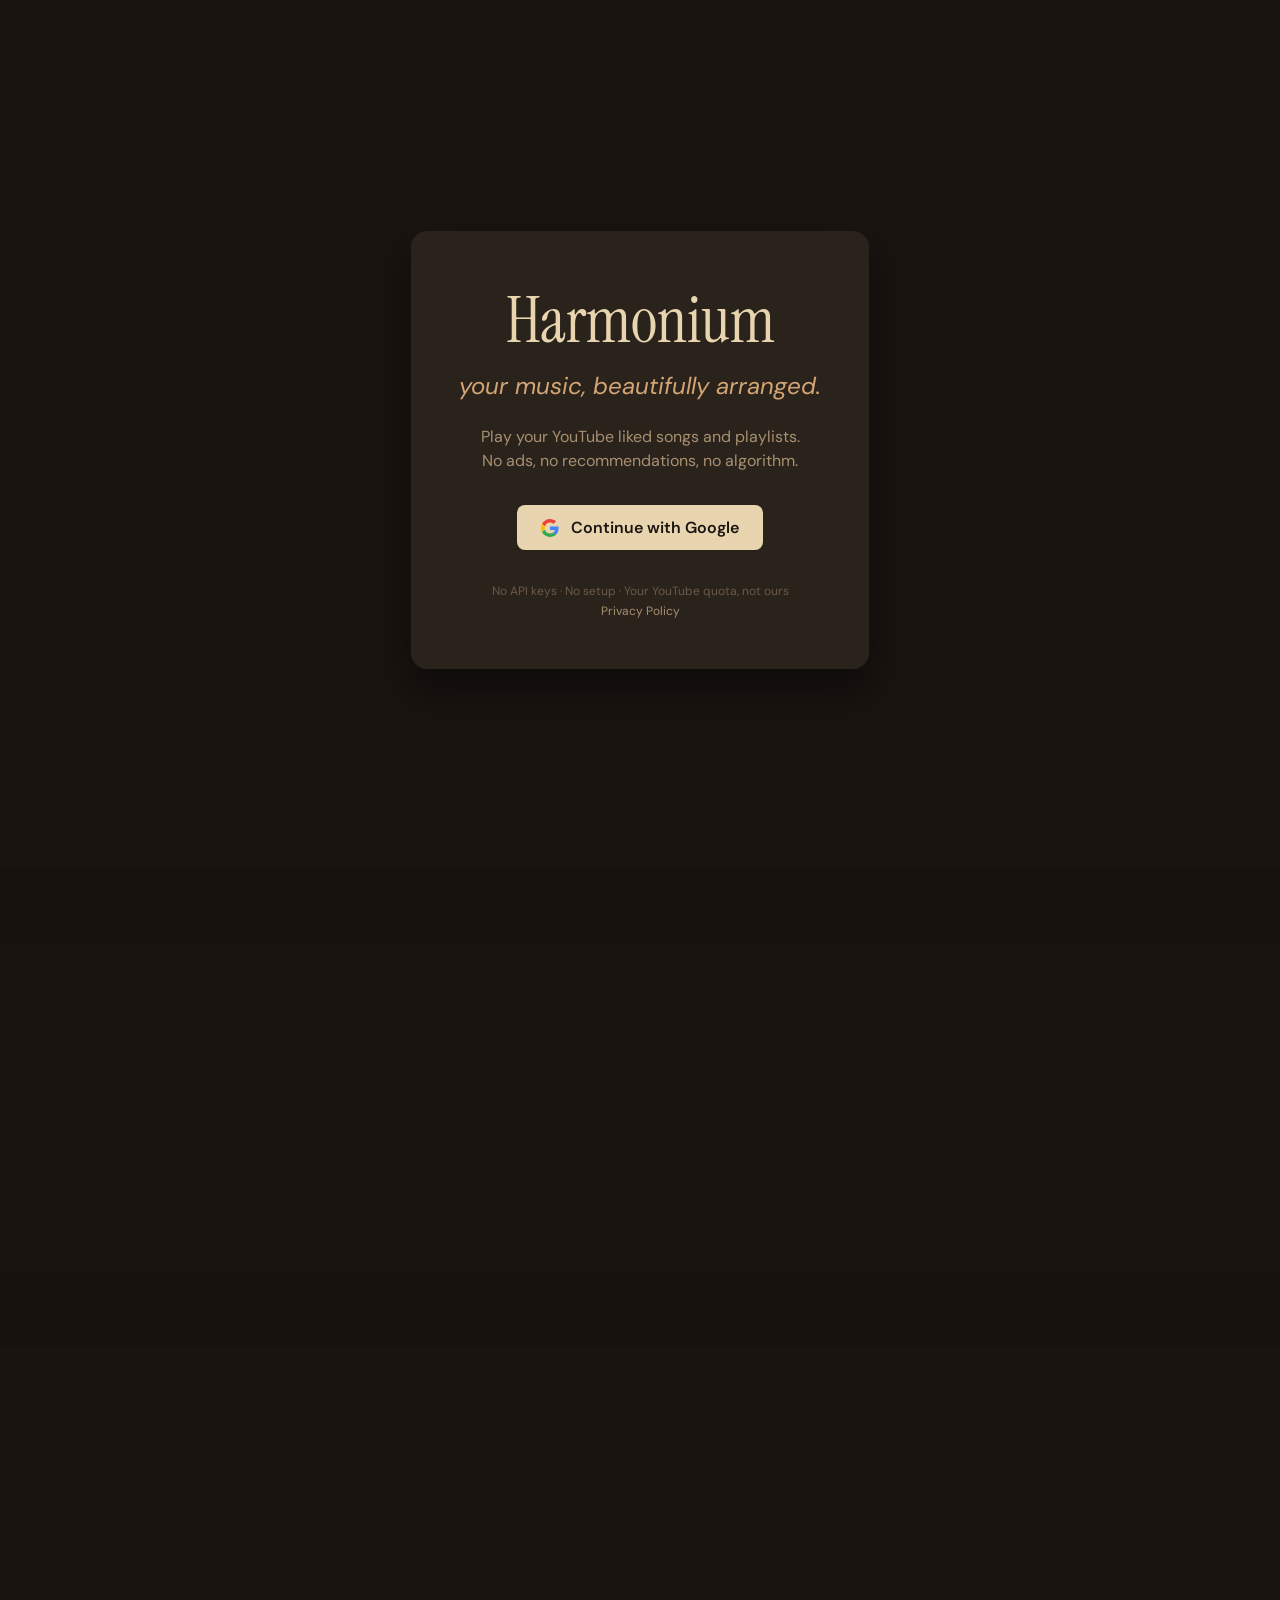
==== commit 283cff02: "Add files via upload" ====
--- a/frontend/index.html
+++ b/frontend/index.html
@@ -1,1269 +1,182 @@
 <!DOCTYPE html>
 <html lang="en">
 <head>
-<meta charset="UTF-8">
-<meta name="google-site-verification" content="8FkqAluyh1c5AC4ZkEARv3vHpYno_Fof5Kx22YtX2Ec" />
-<meta name="viewport" content="width=device-width, initial-scale=1.0">
-<title>Harmonium</title>
-<link href="https://fonts.googleapis.com/css2?family=Instrument+Serif:ital@0;1&family=DM+Sans:ital,opsz,wght@0,9..40,300;0,9..40,400;0,9..40,500;0,9..40,600;0,9..40,700;1,9..40,400&display=swap" rel="stylesheet">
-<style>
-/* ════════════════════════════════════════
-   HARMONIUM  —  Warm Parchment Theme
-   ════════════════════════════════════════ */
-:root {
-  --bg:     #1a1410;
-  --s1:     #211c17;
-  --s2:     #2a231c;
-  --s3:     #352c23;
-  --s4:     #4a3f33;
-  --s5:     #605244;
-  --acc:    #c8956a;
-  --acc2:   #e8d5b0;
-  --acc3:   #d4a574;
-  --text:   #e8d5b0;
-  --text2:  #a89070;
-  --text3:  #6b5a47;
-  --ph:     82px;
-  --sb:     220px;
-  --r:      8px;
-}
-*{box-sizing:border-box;margin:0;padding:0}
-html,body{height:100%;overflow:hidden}
-body{
-  font-family:'DM Sans',sans-serif;
-  background:var(--bg);color:var(--text);
-  display:flex;flex-direction:column;
-  -webkit-font-smoothing:antialiased;
-}
-button{cursor:pointer;font-family:inherit}
-img{display:block}
-a{text-decoration:none}
+    <meta charset="UTF-8">
+    <meta name="viewport" content="width=device-width, initial-scale=1.0, maximum-scale=1.0, user-scalable=no">
+    <!-- Meta tags for SEO & verification -->
+    <meta name="google-site-verification" content="8FkqAluyh1c5AC4ZkEARv3vHpYno_Fof5Kx22YtX2Ec" />
+    <title>Harmonium | Your music, beautifully arranged</title>
+    <meta name="description" content="A clean, Apple Music-inspired web player for your YouTube liked songs and playlists — no ads, no recommendations, no algorithm.">
+    <meta name="keywords" content="music player, youtube, harmonium, apple music, web player, ad-free">
+    <meta name="author" content="Harmonium">
+    <meta name="robots" content="index, follow">
+    <!-- Open Graph Data -->
+    <meta property="og:type" content="website">
+    <meta property="og:url" content="https://harmonium.vercel.app">
+    <meta property="og:title" content="Harmonium">
+    <meta property="og:description" content="Your music, beautifully arranged. Play your YouTube playlists with zero ads or algorithms.">
+    <meta property="og:image" content="https://harmonium.vercel.app/og-image.png">
+    <!-- Twitter Card -->
+    <meta name="twitter:card" content="summary_large_image">
+    <meta name="twitter:creator" content="@Harmonium">
+    <meta name="twitter:site" content="@Harmonium">
+    
+    <!-- PWA Setup -->
+    <link rel="manifest" href="manifest.json">
+    <meta name="theme-color" content="#1a1410">
+    <link rel="apple-touch-icon" href="/icon-192.png">
+    <link rel="icon" href="/favicon.ico">
 
-/* ── LOADER ── */
-#loader{
-  position:fixed;inset:0;background:var(--bg);
-  display:flex;align-items:center;justify-content:center;
-  z-index:9999;transition:opacity .6s;
-}
-#loader.out{opacity:0;pointer-events:none}
-.ll{
-  font-family:'Instrument Serif',serif;
-  font-size:52px;font-weight:400;letter-spacing:-1px;
-  color:var(--acc2);
-  animation:llp 2s ease-in-out infinite;
-}
-@keyframes llp{0%,100%{opacity:.15}50%{opacity:1}}
-
-/* ── LANDING ── */
-#landing{
-  position:fixed;inset:0;
-  background:radial-gradient(ellipse at 40% 60%,rgba(200,149,106,.08) 0%,transparent 65%),var(--bg);
-  display:flex;align-items:center;justify-content:center;
-  z-index:800;opacity:0;visibility:hidden;
-  transition:opacity .4s,visibility .4s;
-}
-#landing.on{opacity:1;visibility:visible}
-.land{text-align:center;max-width:380px;padding:40px 32px}
-.land-logo{
-  font-family:'Instrument Serif',serif;
-  font-size:64px;font-weight:400;letter-spacing:-2px;
-  color:var(--acc2);
-  line-height:1;margin-bottom:6px;
-}
-.land-tagline{
-  font-family:'Instrument Serif',serif;
-  font-style:italic;font-size:16px;
-  color:var(--acc3);margin-bottom:10px;
-  letter-spacing:.3px;
-}
-.land-sub{font-size:14px;color:var(--text3);line-height:1.9;margin-bottom:36px}
-.land-sub strong{color:var(--text2);font-weight:500}
-.land-btn{
-  display:inline-flex;align-items:center;gap:10px;
-  background:var(--acc2);color:#1a1410;border:none;border-radius:var(--r);
-  padding:14px 30px;font-family:'DM Sans',sans-serif;
-  font-size:14px;font-weight:600;letter-spacing:.1px;
-  transition:all .2s;
-}
-.land-btn:hover{background:var(--acc3);transform:translateY(-2px);box-shadow:0 8px 28px rgba(200,149,106,.3)}
-.land-btn svg{width:18px;height:18px;flex-shrink:0}
-.land-note{font-size:11px;color:var(--text3);margin-top:16px;line-height:2}
-.land-note a{color:var(--text3);text-decoration:underline;text-underline-offset:3px;transition:color .15s}
-.land-note a:hover{color:var(--text2)}
-
-/* ── APP SHELL ── */
-#app{display:flex;flex-direction:column;height:100vh;opacity:0;transition:opacity .35s;pointer-events:none}
-#app.on{opacity:1;pointer-events:all}
-
-/* ── SIDEBAR ── */
-#sidebar{
-  width:var(--sb);flex-shrink:0;
-  background:var(--s1);
-  border-right:1px solid rgba(232,213,176,.04);
-  display:flex;flex-direction:column;overflow:hidden;
-}
-.slbl{
-  font-size:9px;font-weight:700;letter-spacing:2.5px;
-  text-transform:uppercase;color:var(--text3);
-  padding:18px 16px 6px;
-}
-.nb{
-  display:flex;align-items:center;gap:11px;
-  width:calc(100% - 10px);margin:1px 5px;
-  padding:8px 10px;border-radius:var(--r);
-  border:none;background:transparent;
-  color:var(--text3);font-family:'DM Sans',sans-serif;
-  font-size:13px;font-weight:500;
-  cursor:pointer;transition:all .12s;text-align:left;
-}
-.nb:hover{background:rgba(232,213,176,.05);color:var(--text2)}
-.nb.on{background:rgba(200,149,106,.12);color:var(--text)}
-.nb.on svg{color:var(--acc)}
-.nb svg{width:15px;height:15px;flex-shrink:0;transition:color .12s}
-.sdiv{height:1px;background:rgba(232,213,176,.06);margin:6px 14px}
-#pls{
-  flex:1;overflow-y:auto;padding:4px 5px 16px;
-  scrollbar-width:thin;scrollbar-color:var(--s4) transparent;
-}
-#pls::-webkit-scrollbar{width:3px}
-#pls::-webkit-scrollbar-thumb{background:var(--s4);border-radius:2px}
-.pi{
-  display:flex;align-items:center;gap:10px;
-  padding:5px 10px;border-radius:var(--r);
-  cursor:pointer;transition:background .1s;
-}
-.pi:hover{background:rgba(232,213,176,.05)}
-.pi.on{background:rgba(200,149,106,.1)}
-.pi.on .pin{color:var(--acc)}
-.pith{
-  width:32px;height:32px;border-radius:4px;
-  background:var(--s3);flex-shrink:0;overflow:hidden;
-  display:flex;align-items:center;justify-content:center;
-}
-.pith img{width:100%;height:100%;object-fit:cover}
-.pin{font-size:12px;font-weight:500;white-space:nowrap;overflow:hidden;text-overflow:ellipsis;color:var(--text2)}
-.pic{font-size:10px;color:var(--text3);margin-top:1px}
-.sempty{padding:16px;font-size:12px;color:var(--text3);text-align:center;line-height:1.9}
-
-/* ── MAIN LAYOUT ── */
-#main{display:flex;flex:1;overflow:hidden}
-
-/* ── CONTENT ── */
-#content{
-  flex:1;display:flex;flex-direction:column;
-  overflow:hidden;position:relative;background:var(--bg);
-}
-#ta{flex:1;overflow-y:auto;scrollbar-width:thin;scrollbar-color:var(--s4) transparent}
-#ta::-webkit-scrollbar{width:5px}
-#ta::-webkit-scrollbar-thumb{background:var(--s3);border-radius:3px}
-#tl{padding:0}
-
-/* ── HOME ── */
-.hw{padding:32px 32px 100px}
-
-.hgreet-wrap{margin-bottom:28px}
-.hgreet{
-  font-family:'Instrument Serif',serif;
-  font-size:36px;font-weight:400;letter-spacing:-.5px;
-  color:var(--text);line-height:1;
-}
-.hgreet-sub{font-size:13px;color:var(--text3);margin-top:6px;font-weight:400}
-
-/* 2×3 quick-access grid */
-.plg{
-  display:grid;grid-template-columns:repeat(3,1fr);
-  gap:6px;margin-bottom:40px;
-}
-.pgc{
-  display:flex;align-items:center;
-  background:var(--s2);border-radius:var(--r);
-  overflow:hidden;cursor:pointer;height:56px;
-  position:relative;transition:background .12s,transform .12s;
-  border:1px solid rgba(232,213,176,.04);
-}
-.pgc:hover{background:var(--s3);transform:translateY(-1px)}
-.pgca{width:56px;height:56px;flex-shrink:0;overflow:hidden;background:var(--s3)}
-.pgca img{width:100%;height:100%;object-fit:cover;display:block}
-.pgcn{
-  flex:1;padding:0 12px;
-  font-size:13px;font-weight:600;
-  white-space:nowrap;overflow:hidden;text-overflow:ellipsis;
-  color:var(--text);
-}
-.pgcp{
-  position:absolute;right:10px;
-  width:30px;height:30px;border-radius:50%;
-  background:var(--acc);color:var(--bg);border:none;
-  display:flex;align-items:center;justify-content:center;
-  opacity:0;transform:translateY(4px) scale(.9);
-  transition:all .2s;box-shadow:0 4px 16px rgba(200,149,106,.4);
-}
-.pgc:hover .pgcp{opacity:1;transform:translateY(0) scale(1)}
-.pgcp svg{width:11px;height:11px;margin-left:2px}
-
-/* Section header */
-.sec{margin-bottom:40px}
-.sec-hd{
-  display:flex;align-items:baseline;
-  justify-content:space-between;margin-bottom:18px;
-}
-.sec-title{
-  font-family:'Instrument Serif',serif;
-  font-size:22px;font-weight:400;letter-spacing:-.3px;
-  color:var(--text)
-}
-.sec-all{
-  font-size:11px;color:var(--text3);cursor:pointer;
-  font-weight:600;transition:color .15s;
-  text-transform:uppercase;letter-spacing:.8px;
-}
-.sec-all:hover{color:var(--acc)}
-
-/* Horizontal scroll */
-.hrow{overflow-x:auto;scrollbar-width:none;margin:0 -4px;padding:4px;padding-bottom:0}
-.hrow::-webkit-scrollbar{display:none}
-.hri{display:flex;gap:14px;width:max-content}
-
-/* Music card */
-.mc{
-  width:164px;flex-shrink:0;cursor:pointer;
-  padding:12px;border-radius:10px;
-  background:var(--s2);
-  transition:background .15s,transform .15s;
-  position:relative;border:1px solid rgba(232,213,176,.04);
-}
-.mc:hover{background:var(--s3);transform:translateY(-2px)}
-.mca{
-  width:140px;height:140px;border-radius:6px;
-  background:var(--s3);overflow:hidden;
-  position:relative;margin-bottom:12px;
-  box-shadow:0 8px 28px rgba(0,0,0,.6);
-}
-.mca img{width:100%;height:100%;object-fit:cover;display:block;transition:transform .3s}
-.mc:hover .mca img{transform:scale(1.04)}
-.mcpb{
-  position:absolute;bottom:7px;right:7px;
-  width:36px;height:36px;border-radius:50%;
-  background:var(--acc);color:var(--bg);border:none;
-  display:flex;align-items:center;justify-content:center;
-  opacity:0;transform:translateY(8px);
-  transition:all .25s;box-shadow:0 4px 20px rgba(200,149,106,.5);
-}
-.mc:hover .mcpb{opacity:1;transform:translateY(0)}
-.mcpb svg{width:14px;height:14px;margin-left:2px}
-.mct{
-  font-size:13px;font-weight:500;
-  white-space:nowrap;overflow:hidden;text-overflow:ellipsis;
-  color:var(--text);margin-bottom:3px;
-}
-.mcs{font-size:11px;color:var(--text3);white-space:nowrap;overflow:hidden;text-overflow:ellipsis}
-
-/* Artist */
-.ahd{display:flex;align-items:center;gap:10px;margin-bottom:14px}
-.aav{width:36px;height:36px;border-radius:50%;background:var(--s3);overflow:hidden;flex-shrink:0}
-.aav img{width:100%;height:100%;object-fit:cover}
-.anm{font-size:15px;font-weight:600;color:var(--text)}
-.act{font-size:11px;color:var(--text3);margin-top:2px}
-
-/* ── VIEW HEADER (playlist/liked) — Apple Music style ── */
-.vhdr{
-  display:flex;align-items:flex-end;gap:28px;
-  padding:40px 28px 28px;
-  position:relative;overflow:hidden;
-  min-height:220px;
-}
-.vhdr-bg{
-  position:absolute;inset:0;
-  background-size:cover;background-position:center;
-  filter:blur(60px) saturate(1.2);
-  transform:scale(1.1);
-  opacity:.18;
-}
-.vhdr-overlay{
-  position:absolute;inset:0;
-  background:linear-gradient(180deg,rgba(26,20,16,.3) 0%,rgba(26,20,16,.9) 100%);
-}
-.vart{
-  width:180px;height:180px;border-radius:10px;
-  background:var(--s3);flex-shrink:0;overflow:hidden;
-  box-shadow:0 20px 60px rgba(0,0,0,.7);
-  position:relative;z-index:1;
-}
-.vart img{width:100%;height:100%;object-fit:cover}
-.vinf{flex:1;overflow:hidden;position:relative;z-index:1}
-.vtyp{
-  font-size:10px;font-weight:700;
-  text-transform:uppercase;letter-spacing:2px;
-  color:var(--acc3);margin-bottom:8px;
-}
-.vtit{
-  font-family:'Instrument Serif',serif;
-  font-size:44px;font-weight:400;
-  letter-spacing:-1px;line-height:1.05;
-  margin-bottom:10px;color:var(--text);
-}
-.vmeta{font-size:13px;color:var(--text2);margin-bottom:22px}
-.vacts{display:flex;align-items:center;gap:10px}
-.vplay{
-  display:flex;align-items:center;gap:8px;
-  background:var(--acc);color:var(--bg);border:none;
-  border-radius:500px;padding:10px 28px;
-  font-family:'DM Sans',sans-serif;
-  font-size:13px;font-weight:700;cursor:pointer;
-  transition:all .15s;letter-spacing:.2px;
-  box-shadow:0 4px 20px rgba(200,149,106,.35);
-}
-.vplay:hover{background:var(--acc2);transform:scale(1.03)}
-.vplay svg{width:14px;height:14px}
-.vshuffle{
-  display:flex;align-items:center;gap:6px;
-  background:transparent;border:1px solid var(--s5);
-  color:var(--text2);border-radius:500px;
-  padding:9px 20px;font-family:'DM Sans',sans-serif;
-  font-size:13px;font-weight:600;cursor:pointer;transition:all .15s;
-}
-.vshuffle:hover{border-color:var(--text2);color:var(--text)}
-.vshuffle svg{width:13px;height:13px}
-
-/* ── TRACK TABLE ── */
-.ttbl{padding:8px 20px 80px}
-.ttblh{
-  display:grid;
-  grid-template-columns:44px 1fr 100px 54px;
-  align-items:center;padding:6px 12px;
-  border-bottom:1px solid rgba(232,213,176,.07);
-  margin-bottom:4px;
-}
-.ttblh span{
-  font-size:10px;font-weight:700;
-  text-transform:uppercase;letter-spacing:1px;color:var(--text3);
-}
-.ttblh span:last-child{text-align:right}
-.tr{
-  display:grid;
-  grid-template-columns:44px 1fr 100px 54px;
-  align-items:center;padding:5px 12px;
-  border-radius:var(--r);cursor:pointer;
-  transition:background .08s;
-}
-.tr:hover{background:rgba(232,213,176,.04)}
-.tr.on{background:rgba(200,149,106,.1)}
-.tn{
-  font-size:13px;color:var(--text3);
-  text-align:center;font-variant-numeric:tabular-nums;
-}
-.tr.on .tn{display:none}
-.tbs{display:none;justify-content:center;align-items:flex-end;gap:2px;height:14px}
-.tr.on .tbs{display:flex}
-.tb{width:2px;background:var(--acc);border-radius:1px;animation:tba .7s ease-in-out infinite alternate}
-.tb:nth-child(2){animation-delay:.12s;height:8px}
-.tb:nth-child(3){animation-delay:.24s}
-@keyframes tba{from{height:2px}to{height:12px}}
-.tbs.paused .tb{animation-play-state:paused}
-.tri{display:flex;align-items:center;gap:12px;overflow:hidden;min-width:0}
-.tat{width:40px;height:40px;border-radius:5px;background:var(--s3);flex-shrink:0;overflow:hidden}
-.tat img{width:100%;height:100%;object-fit:cover}
-.tit{overflow:hidden;min-width:0}
-.ttl{font-size:13px;font-weight:500;white-space:nowrap;overflow:hidden;text-overflow:ellipsis;color:var(--text)}
-.tr.on .ttl{color:var(--acc)}
-.tch{font-size:11px;color:var(--text3);margin-top:2px}
-.tactions{
-  display:flex;align-items:center;gap:2px;
-  justify-content:center;opacity:0;transition:opacity .12s;
-}
-.tr:hover .tactions,.tr.on .tactions{opacity:1}
-.tact{
-  background:transparent;border:none;color:var(--text3);
-  padding:4px;border-radius:3px;display:flex;transition:color .12s;
-}
-.tact:hover{color:var(--text)}
-.tact.liked{color:var(--acc)!important;opacity:1!important}
-.tact svg{width:14px;height:14px}
-.tdur{font-size:12px;color:var(--text3);text-align:right;font-variant-numeric:tabular-nums}
-
-/* ── QUEUE ── */
-#qp{
-  position:absolute;top:0;right:0;bottom:0;width:268px;
-  background:var(--s1);border-left:1px solid rgba(232,213,176,.05);
-  display:flex;flex-direction:column;
-  transform:translateX(100%);
-  transition:transform .3s cubic-bezier(.4,0,.2,1);z-index:20;
-}
-#qp.open{transform:translateX(0)}
-#qph{
-  display:flex;align-items:center;justify-content:space-between;
-  padding:16px;border-bottom:1px solid rgba(232,213,176,.06);flex-shrink:0;
-}
-#qph h3{font-size:13px;font-weight:700;color:var(--text)}
-#qcnt{font-size:11px;color:var(--text3);margin-top:2px}
-#qcl{background:transparent;border:none;color:var(--text3);font-size:20px;line-height:1;padding:2px;transition:color .15s}
-#qcl:hover{color:var(--text)}
-#ql{flex:1;overflow-y:auto;padding:6px;scrollbar-width:thin;scrollbar-color:var(--s4) transparent}
-.qi{display:flex;align-items:center;gap:10px;padding:7px 8px;border-radius:var(--r);cursor:pointer;transition:background .1s}
-.qi:hover{background:rgba(232,213,176,.05)}
-.qi.qa{background:rgba(200,149,106,.08)}
-.qia{width:34px;height:34px;border-radius:4px;background:var(--s3);flex-shrink:0;overflow:hidden}
-.qia img{width:100%;height:100%;object-fit:cover}
-.qii{flex:1;overflow:hidden}
-.qit{font-size:12px;font-weight:500;white-space:nowrap;overflow:hidden;text-overflow:ellipsis;color:var(--text2)}
-.qi.qa .qit{color:var(--acc)}
-.qic{font-size:10px;color:var(--text3)}
-.qrm{background:transparent;border:none;color:var(--text3);padding:4px;opacity:0;font-size:16px;transition:all .12s;flex-shrink:0}
-.qi:hover .qrm{opacity:1}
-.qrm:hover{color:#f55}
-#qclrbtn{
-  margin:8px;padding:9px;background:transparent;
-  border:1px solid rgba(232,213,176,.08);border-radius:var(--r);
-  color:var(--text3);font-family:'DM Sans',sans-serif;
-  font-size:12px;cursor:pointer;
-  width:calc(100% - 16px);transition:all .15s;
-}
-#qclrbtn:hover{border-color:#f55;color:#f55}
-
-/* ── STATES ── */
-.stctr{
-  display:flex;flex-direction:column;
-  align-items:center;justify-content:center;
-  min-height:260px;gap:10px;
-  color:var(--text3);text-align:center;padding:40px;
-}
-.stctr p{font-size:14px;line-height:1.8;max-width:280px}
-.stctr strong{color:var(--text2)}
-.spin{
-  width:18px;height:18px;
-  border:2px solid var(--s4);
-  border-top-color:var(--acc);
-  border-radius:50%;
-  animation:sp .6s linear infinite;flex-shrink:0;
-}
-@keyframes sp{to{transform:rotate(360deg)}}
-.ldrow{
-  display:flex;align-items:center;justify-content:center;
-  gap:10px;padding:80px;font-size:13px;color:var(--text3);
-}
-
-/* ════════════════════════════════════════
-   PLAYER BAR
-   ════════════════════════════════════════ */
-#player{
-  height:var(--ph);
-  background:rgba(20,16,12,.97);
-  backdrop-filter:blur(32px);
-  -webkit-backdrop-filter:blur(32px);
-  border-top:1px solid rgba(232,213,176,.07);
-  display:grid;
-  grid-template-columns:1fr auto 1fr;
-  align-items:center;
-  padding:0 20px;
-  flex-shrink:0;z-index:200;
-  gap:16px;
-}
-
-/* NOW PLAYING */
-#np{
-  display:flex;align-items:center;gap:12px;
-  overflow:hidden;cursor:pointer;
-  min-width:0;
-}
-#np:hover #npt{color:var(--acc)}
-#npa{
-  width:50px;height:50px;border-radius:var(--r);
-  background:var(--s3);flex-shrink:0;overflow:hidden;
-  display:flex;align-items:center;justify-content:center;
-  position:relative;
-}
-#npa img{width:100%;height:100%;object-fit:cover}
-#npa::after{
-  content:'';position:absolute;inset:0;
-  background:linear-gradient(135deg,rgba(200,149,106,.1),transparent);
-  pointer-events:none;
-}
-#npi{overflow:hidden;flex:1;min-width:0}
-#npt{
-  font-size:13px;font-weight:500;
-  white-space:nowrap;overflow:hidden;text-overflow:ellipsis;
-  color:var(--text);transition:color .15s;
-}
-#npc{
-  font-size:11px;color:var(--text3);margin-top:2px;
-  white-space:nowrap;overflow:hidden;text-overflow:ellipsis;
-}
-#nlbtn{
-  background:transparent;border:none;color:var(--text3);
-  padding:4px;flex-shrink:0;display:flex;transition:color .15s;
-}
-#nlbtn:hover,#nlbtn.liked{color:var(--acc)}
-#nlbtn svg{width:14px;height:14px}
-
-/* CONTROLS */
-#ct{
-  display:flex;flex-direction:column;
-  align-items:center;gap:6px;
-  width:440px;flex-shrink:0;
-}
-.cr{display:flex;align-items:center;gap:14px}
-.cb{
-  background:transparent;border:none;
-  color:var(--text3);padding:5px;
-  transition:all .12s;display:flex;
-  align-items:center;justify-content:center;
-  border-radius:4px;
-}
-.cb:hover{color:var(--text);transform:scale(1.1)}
-.cb.on{color:var(--acc)}
-.cb svg{width:15px;height:15px;display:block}
-#bplay{
-  width:36px;height:36px;
-  background:var(--acc2);border-radius:50%;
-  color:var(--bg);transition:all .12s;
-  box-shadow:0 2px 12px rgba(0,0,0,.4);
-}
-#bplay:hover{background:var(--acc);transform:scale(1.06);box-shadow:0 4px 20px rgba(200,149,106,.4)}
-#bplay svg{width:15px;height:15px}
-
-/* Progress bar */
-.prow{display:flex;align-items:center;gap:8px;width:100%}
-.ptm{font-size:10px;color:var(--text3);font-variant-numeric:tabular-nums;width:32px;flex-shrink:0}
-.ptm:last-child{text-align:right}
-#pb{
-  flex:1;cursor:pointer;position:relative;
-  user-select:none;
-  padding:10px 0;margin:-10px 0;
-  background:transparent;
-}
-#pb-track{
-  position:absolute;left:0;right:0;
-  top:50%;transform:translateY(-50%);
-  height:3px;background:var(--s4);
-  border-radius:3px;
-  transition:height .15s;
-  pointer-events:none;
-}
-#pb:hover #pb-track,#pb.drag #pb-track{height:5px}
-#pf{
-  position:absolute;left:0;top:50%;
-  transform:translateY(-50%);
-  height:3px;background:var(--text2);
-  border-radius:3px;width:0%;
-  pointer-events:none;
-  transition:height .15s;
-}
-#pb:hover #pf,#pb.drag #pf{height:5px;background:var(--acc)}
-#pdot{
-  position:absolute;right:-5px;top:50%;
-  transform:translateY(-50%) scale(0);
-  width:11px;height:11px;border-radius:50%;
-  background:var(--acc2);pointer-events:none;
-  transition:transform .15s;
-}
-#pb:hover #pdot,#pb.drag #pdot{transform:translateY(-50%) scale(1)}
-
-/* RIGHT controls */
-#pr{
-  display:flex;align-items:center;
-  gap:6px;justify-content:flex-end;
-}
-.pb2{
-  background:transparent;border:none;
-  color:var(--text3);padding:5px;
-  display:flex;transition:color .15s;border-radius:4px;
-  font-family:'DM Sans',sans-serif;
-  font-size:10px;font-weight:700;letter-spacing:.5px;
-  align-items:center;gap:4px;
-}
-.pb2:hover,.pb2.on{color:var(--acc)}
-.pb2 svg{width:14px;height:14px}
-.vol{display:flex;align-items:center;gap:6px}
-.vol svg{width:13px;height:13px;color:var(--text3);flex-shrink:0}
-#vs{
-  -webkit-appearance:none;width:80px;height:3px;
-  background:var(--s4);border-radius:3px;outline:none;cursor:pointer;
-}
-#vs::-webkit-slider-thumb{
-  -webkit-appearance:none;width:11px;height:11px;
-  border-radius:50%;background:var(--acc2);cursor:pointer;
-  opacity:0;transition:opacity .12s;
-}
-.vol:hover #vs::-webkit-slider-thumb{opacity:1}
-#vtbtn{
-  background:transparent;border:none;
-  color:var(--text3);font-size:10px;
-  font-weight:700;letter-spacing:.5px;
-  cursor:pointer;padding:5px 7px;
-  border-radius:4px;display:none;
-  transition:color .15s;
-  font-family:'DM Sans',sans-serif;
-  text-transform:uppercase;
-}
-#vtbtn:hover{color:var(--acc)}
-
-/* ── LYRICS PANEL ── */
-#lyrpanel{
-  position:fixed;
-  left:var(--sb);right:0;
-  bottom:var(--ph);height:0;
-  background:rgba(20,16,12,.96);
-  backdrop-filter:blur(40px);
-  -webkit-backdrop-filter:blur(40px);
-  border-top:1px solid rgba(200,149,106,.15);
-  overflow:hidden;
-  transition:height .35s cubic-bezier(.4,0,.2,1);
-  z-index:150;
-}
-#lyrpanel.open{height:320px}
-#lyri{
-  height:320px;
-  display:flex;flex-direction:column;
-  align-items:center;justify-content:center;
-  overflow:hidden;pointer-events:none;
-  -webkit-mask-image:linear-gradient(to bottom,transparent 0%,black 20%,black 80%,transparent 100%);
-  mask-image:linear-gradient(to bottom,transparent 0%,black 20%,black 80%,transparent 100%);
-}
-#lyrl{
-  display:flex;flex-direction:column;gap:20px;
-  width:100%;max-width:720px;padding:0 48px;
-  position:relative;
-  transition:transform .45s cubic-bezier(.4,0,.2,1);
-  will-change:transform;
-}
-.lline{
-  font-family:'Instrument Serif',serif;
-  font-size:18px;font-weight:400;line-height:1.5;
-  color:rgba(232,213,176,.1);user-select:none;
-  transition:color .35s,font-size .35s,font-weight .35s;
-}
-.lline.near{color:rgba(232,213,176,.35);font-size:20px}
-.lline.active{color:var(--acc2);font-size:24px;font-weight:400}
-#lyrempty{color:var(--text3);font-size:14px;text-align:center;width:100%}
-
-/* ── YT ── */
-#yw{
-  position:fixed;bottom:calc(var(--ph)+10px);right:18px;
-  width:268px;height:150px;border-radius:var(--r);
-  overflow:hidden;border:1px solid rgba(232,213,176,.08);
-  background:#000;z-index:210;
-  transform:translateY(14px);opacity:0;
-  transition:all .25s;pointer-events:none;
-}
-#yw.show{transform:translateY(0);opacity:1;pointer-events:all}
-#yf{width:100%;height:100%}
-
-/* ── TOAST ── */
-#toast{
-  position:fixed;bottom:calc(var(--ph)+16px);left:50%;
-  transform:translateX(-50%) translateY(6px);
-  background:var(--s3);border:1px solid rgba(232,213,176,.1);
-  border-radius:500px;padding:8px 20px;
-  font-size:13px;font-weight:500;color:var(--text2);
-  opacity:0;pointer-events:none;
-  transition:all .2s;z-index:600;white-space:nowrap;
-}
-#toast.show{opacity:1;transform:translateX(-50%) translateY(0)}
-
-/* ── TOPBAR ── */
-#topbar{
-  height:52px;flex-shrink:0;
-  display:flex;align-items:center;
-  padding:0 18px;gap:12px;
-  background:rgba(20,16,12,.9);
-  backdrop-filter:blur(24px);
-  border-bottom:1px solid rgba(232,213,176,.05);
-  z-index:100;
-}
-.tlogo{
-  font-family:'Instrument Serif',serif;
-  font-size:20px;font-weight:400;letter-spacing:-.5px;
-  color:var(--acc2);
-  flex-shrink:0;cursor:pointer;user-select:none;
-}
-#sb{
-  flex:1;max-width:320px;
-  display:flex;align-items:center;
-  background:var(--s2);border-radius:var(--r);
-  padding:0 12px;gap:8px;
-  border:1px solid transparent;transition:border .15s;
-}
-#sb:focus-within{border-color:rgba(232,213,176,.12)}
-#sb svg{width:13px;height:13px;color:var(--text3);flex-shrink:0}
-#si{
-  background:transparent;border:none;outline:none;
-  color:var(--text);font-family:'DM Sans',sans-serif;
-  font-size:13px;width:100%;padding:8px 0;
-}
-#si::placeholder{color:var(--text3)}
-.fpills{display:flex;gap:5px}
-.fp{
-  background:transparent;border:1px solid var(--s4);
-  border-radius:500px;padding:4px 12px;
-  font-family:'DM Sans',sans-serif;
-  font-size:11px;font-weight:600;color:var(--text3);
-  cursor:pointer;transition:all .15s;
-  letter-spacing:.3px;text-transform:uppercase;
-}
-.fp.on{background:var(--acc);border-color:var(--acc);color:var(--bg)}
-.fp:hover:not(.on){border-color:var(--text3);color:var(--text2)}
-.tbr{display:flex;align-items:center;gap:10px;margin-left:auto}
-#uav{width:26px;height:26px;border-radius:50%;object-fit:cover;border:1.5px solid var(--s5)}
-#unm{font-size:13px;color:var(--text2);font-weight:500}
-#lob{background:transparent;border:none;color:var(--text3);font-size:12px;cursor:pointer;padding:4px 6px;transition:color .15s}
-#lob:hover{color:var(--text)}
-</style>
+    <!-- Fonts: Instrument Serif, DM Sans -->
+    <link rel="preconnect" href="https://fonts.googleapis.com">
+    <link rel="preconnect" href="https://fonts.gstatic.com" crossorigin>
+    <link href="https://fonts.googleapis.com/css2?family=DM+Sans:opsz,wght@9..40,400;9..40,500;9..40,600&family=Instrument+Serif:ital@0;1&display=swap" rel="stylesheet">
+    
+    <link rel="stylesheet" href="index.css">
 </head>
 <body>
 
-<div id="loader"><div class="ll">Harmonium</div></div>
-
-<div id="landing">
-  <div class="land">
-    <div class="land-logo">Harmonium</div>
-    <div class="land-tagline">your music, beautifully arranged</div>
-    <div class="land-sub">Your YouTube library,<br><strong>the way it should sound.</strong></div>
-    <a class="land-btn" href="https://harmonium.onrender.com/auth/login">
-      <svg viewBox="0 0 24 24"><path d="M22.56 12.25c0-.78-.07-1.53-.2-2.25H12v4.26h5.92c-.26 1.37-1.04 2.53-2.21 3.31v2.77h3.57c2.08-1.92 3.28-4.74 3.28-8.09z" fill="#4285F4"/><path d="M12 23c2.97 0 5.46-.98 7.28-2.66l-3.57-2.77c-.98.66-2.23 1.06-3.71 1.06-2.86 0-5.29-1.93-6.16-4.53H2.18v2.84C3.99 20.53 7.7 23 12 23z" fill="#34A853"/><path d="M5.84 14.09c-.22-.66-.35-1.36-.35-2.09s.13-1.43.35-2.09V7.07H2.18C1.43 8.55 1 10.22 1 12s.43 3.45 1.18 4.93l2.85-2.22.81-.62z" fill="#FBBC05"/><path d="M12 5.38c1.62 0 3.06.56 4.21 1.64l3.15-3.15C17.45 2.09 14.97 1 12 1 7.7 1 3.99 3.47 2.18 7.07l3.66 2.84c.87-2.6 3.3-4.53 6.16-4.53z" fill="#EA4335"/></svg>
-      Continue with Google
-    </a>
-    <div class="land-note">
-      No API keys · No setup · Your YouTube quota, not ours<br>
-      <a href="/privacy">Privacy Policy</a>
-    </div>
-  </div>
-</div>
-
-<div id="app">
-  <div id="topbar">
-    <div class="tlogo" onclick="goHome()">Harmonium</div>
-    <div id="sb">
-      <svg viewBox="0 0 24 24" fill="none" stroke="currentColor" stroke-width="2"><circle cx="11" cy="11" r="8"/><line x1="21" y1="21" x2="16.65" y2="16.65"/></svg>
-      <input id="si" placeholder="Search…" onkeydown="onSearch(event)"/>
-    </div>
-    <div class="fpills">
-      <button class="fp on" id="pfm" onclick="setFilter('music')">Music</button>
-      <button class="fp" id="pfa" onclick="setFilter('all')">All</button>
-    </div>
-    <div class="tbr">
-      <img id="uav" src="" alt=""/>
-      <span id="unm"></span>
-      <button id="lob" onclick="doLogout()">sign out</button>
-    </div>
-  </div>
-
-  <div id="main">
-    <div id="sidebar">
-      <div class="slbl">Library</div>
-      <button class="nb" id="nh" onclick="goHome()">
-        <svg viewBox="0 0 24 24" fill="none" stroke="currentColor" stroke-width="2"><path d="M3 9l9-7 9 7v11a2 2 0 01-2 2H5a2 2 0 01-2-2z"/><polyline points="9 22 9 12 15 12 15 22"/></svg>Home
-      </button>
-      <button class="nb" id="nl" onclick="goLiked()">
-        <svg viewBox="0 0 24 24" fill="none" stroke="currentColor" stroke-width="2"><path d="M20.84 4.61a5.5 5.5 0 00-7.78 0L12 5.67l-1.06-1.06a5.5 5.5 0 00-7.78 7.78l1.06 1.06L12 21.23l7.78-7.78 1.06-1.06a5.5 5.5 0 000-7.78z"/></svg>Liked
-      </button>
-      <div class="sdiv"></div>
-      <div class="slbl" style="padding-top:10px">Playlists</div>
-      <div id="pls"><div class="sempty"><div class="spin" style="margin:0 auto 8px"></div>Loading…</div></div>
+    <!-- Landing Page (Unauthenticated) -->
+    <div id="landing-page" class="view active">
+        <div class="landing-card">
+            <h1 class="logo-text">Harmonium</h1>
+            <p class="tagline"><i>your music, beautifully arranged.</i></p>
+            <p class="subheading">Play your YouTube liked songs and playlists.<br>No ads, no recommendations, no algorithm.</p>
+            <button id="btn-login" class="btn-primary">
+                <!-- Multi-coloured Google G SVG -->
+                <svg width="18" height="18" xmlns="http://www.w3.org/2000/svg" viewBox="0 0 48 48">
+                    <path fill="#EA4335" d="M24 9.5c3.54 0 6.71 1.22 9.21 3.6l6.85-6.85C35.9 2.38 30.47 0 24 0 14.62 0 6.51 5.38 2.56 13.22l7.98 6.19C12.43 13.72 17.74 9.5 24 9.5z"/>
+                    <path fill="#4285F4" d="M46.98 24.55c0-1.57-.15-3.09-.38-4.55H24v9.02h12.9c-.58 2.96-2.26 5.48-4.78 7.18l7.73 6c4.51-4.18 7.09-10.36 7.09-17.65z"/>
+                    <path fill="#FBBC05" d="M10.53 28.59c-.48-1.45-.76-2.99-.76-4.59s.27-3.14.76-4.59l-7.98-6.19C.92 16.46 0 20.12 0 24c0 3.88.92 7.54 2.56 10.78l7.97-6.19z"/>
+                    <path fill="#34A853" d="M24 48c6.48 0 11.93-2.13 15.89-5.81l-7.73-6c-2.15 1.45-4.92 2.3-8.16 2.3-6.26 0-11.57-4.22-13.47-9.91l-7.98 6.19C6.51 42.62 14.62 48 24 48z"/>
+                    <path fill="none" d="M0 0h48v48H0z"/>
+                </svg>
+                Continue with Google
+            </button>
+            <div class="footnote">
+                No API keys · No setup · Your YouTube quota, not ours<br>
+                <a href="https://harmonium.vercel.app/privacy.html">Privacy Policy</a>
+            </div>
+        </div>
     </div>
 
-    <div id="content">
-      <div id="ta"><div id="tl"><div class="ldrow"><div class="spin"></div></div></div></div>
-      <div id="qp">
-        <div id="qph">
-          <div><h3>Queue</h3><div id="qcnt">0 tracks</div></div>
-          <button id="qcl" onclick="toggleQ()">×</button>
+    <!-- App Shell (Authenticated) -->
+    <div id="app-shell" class="view">
+        
+        <header id="topbar">
+            <div class="topbar-logo">Harmonium</div>
+            <div class="topbar-center">
+                <div class="search-container">
+                    <svg class="search-icon" xmlns="http://www.w3.org/2000/svg" width="16" height="16" viewBox="0 0 24 24" fill="none" stroke="currentColor" stroke-width="2" stroke-linecap="round" stroke-linejoin="round"><circle cx="11" cy="11" r="8"></circle><line x1="21" y1="21" x2="16.65" y2="16.65"></line></svg>
+                    <input type="text" id="search-input" placeholder="Search..." autocomplete="off">
+                </div>
+                <div class="filter-pills">
+                    <button class="pill active" data-filter="music">Music</button>
+                    <button class="pill" data-filter="all">All</button>
+                </div>
+            </div>
+            <div class="topbar-user">
+                <span id="user-name"></span>
+                <img id="user-avatar" src="" alt="User Avatar" style="display:none;">
+                <button id="btn-logout" class="icon-btn" title="Sign Out">
+                    <svg xmlns="http://www.w3.org/2000/svg" width="16" height="16" viewBox="0 0 24 24" fill="none" stroke="currentColor" stroke-width="2"><path d="M9 21H5a2 2 0 0 1-2-2V5a2 2 0 0 1 2-2h4"></path><polyline points="16 17 21 12 16 7"></polyline><line x1="21" y1="12" x2="9" y2="12"></line></svg>
+                </button>
+            </div>
+        </header>
+
+        <div class="app-body">
+            <aside id="sidebar">
+                <nav class="main-nav">
+                    <a href="#home" class="nav-item active" data-view="home"><svg width="18" height="18" viewBox="0 0 24 24" fill="none" stroke="currentColor" stroke-width="2"><path d="M3 9l9-7 9 7v11a2 2 0 0 1-2 2H5a2 2 0 0 1-2-2z"></path><polyline points="9 22 9 12 15 12 15 22"></polyline></svg> Home</a>
+                    <a href="#liked" class="nav-item" data-view="liked"><svg width="18" height="18" viewBox="0 0 24 24" fill="none" stroke="currentColor" stroke-width="2"><path d="M20.84 4.61a5.5 5.5 0 0 0-7.78 0L12 5.67l-1.06-1.06a5.5 5.5 0 0 0-7.78 7.78l1.06 1.06L12 21.23l7.78-7.78 1.06-1.06a5.5 5.5 0 0 0 0-7.78z"></path></svg> Liked Songs</a>
+                    <a href="#browse" class="nav-item" data-view="browse"><svg width="18" height="18" viewBox="0 0 24 24" fill="none" stroke="currentColor" stroke-width="2"><circle cx="12" cy="12" r="10"></circle><polygon points="16.24 7.76 14.12 14.12 7.76 16.24 9.88 9.88 16.24 7.76"></polygon></svg> Browse</a>
+                </nav>
+                <div class="divider"></div>
+                <div class="playlists-header">PLAYLISTS</div>
+                <div id="playlists-list" class="scrollable-nav">
+                    <!-- Dynamic user playlists -->
+                </div>
+            </aside>
+            
+            <main id="content" class="scrollable">
+                <!-- Dynamic main content (Home, Playlist, etc.) -->
+                <div class="spinner"></div> <!-- Loading state skeleton -->
+            </main>
+            
+            <!-- Slide-in Queue -->
+            <section id="queue-panel">
+                <div class="panel-header">
+                    <h3>Playing Next (<span id="queue-count">0</span>)</h3>
+                    <button id="btn-clear-queue">Clear</button>
+                </div>
+                <div id="queue-list" class="scrollable-nav">
+                    <!-- Queue items -->
+                </div>
+            </section>
         </div>
-        <div id="ql"></div>
-        <button id="qclrbtn" onclick="clearQ()">Clear queue</button>
-      </div>
+
+        <!-- Slide-up Lyrics Panel -->
+        <section id="lyrics-panel">
+            <div class="lyrics-container">
+                <!-- Synced lyrics -->
+            </div>
+        </section>
+
+        <!-- Player Bar -->
+        <footer id="player-bar">
+            <!-- Hidden YouTube Player -->
+            <div id="yt-player-container">
+                <div id="yt-player"></div>
+            </div>
+
+            <div class="player-left">
+                <img id="player-thumb" src="" alt="">
+                <div class="player-meta">
+                    <div id="player-title">No track playing</div>
+                    <div id="player-artist"></div>
+                </div>
+                <button id="btn-like" class="icon-btn" title="Like Song"><svg viewBox="0 0 24 24" fill="none" stroke="currentColor" stroke-width="2"><path d="M20.84 4.61a5.5 5.5 0 0 0-7.78 0L12 5.67l-1.06-1.06a5.5 5.5 0 0 0-7.78 7.78l1.06 1.06L12 21.23l7.78-7.78 1.06-1.06a5.5 5.5 0 0 0 0-7.78z"></path></svg></button>
+            </div>
+            
+            <div class="player-center">
+                <div class="player-controls">
+                    <button id="btn-shuffle" class="icon-btn"><svg viewBox="0 0 24 24" fill="none" stroke="currentColor" stroke-width="2"><polyline points="16 3 21 3 21 8"></polyline><line x1="4" y1="20" x2="21" y2="3"></line><polyline points="21 16 21 21 16 21"></polyline><line x1="15" y1="15" x2="21" y2="21"></line><line x1="4" y1="4" x2="9" y2="9"></line></svg></button>
+                    <button id="btn-prev" class="icon-btn"><svg viewBox="0 0 24 24" fill="currentColor"><polygon points="19 20 9 12 19 4 19 20"></polygon><line x1="5" y1="19" x2="5" y2="5" stroke="currentColor" stroke-width="2"></line></svg></button>
+                    <button id="btn-play-pause" class="circle-btn">
+                        <svg class="icon-play" viewBox="0 0 24 24" fill="currentColor"><polygon points="5 3 19 12 5 21 5 3"></polygon></svg>
+                        <svg class="icon-pause" viewBox="0 0 24 24" fill="currentColor" style="display:none;"><rect x="6" y="4" width="4" height="16"></rect><rect x="14" y="4" width="4" height="16"></rect></svg>
+                    </button>
+                    <button id="btn-next" class="icon-btn"><svg viewBox="0 0 24 24" fill="currentColor"><polygon points="5 4 15 12 5 20 5 4"></polygon><line x1="19" y1="5" x2="19" y2="19" stroke="currentColor" stroke-width="2"></line></svg></button>
+                    <button id="btn-repeat" class="icon-btn"><svg viewBox="0 0 24 24" fill="none" stroke="currentColor" stroke-width="2"><polyline points="17 1 21 5 17 9"></polyline><path d="M3 11V9a4 4 0 0 1 4-4h14"></path><polyline points="7 23 3 19 7 15"></polyline><path d="M21 13v2a4 4 0 0 1-4 4H3"></path></svg></button>
+                </div>
+                <div class="progress-container">
+                    <span id="time-current">0:00</span>
+                    <div class="progress-bar" id="progress-bar-el">
+                        <div class="progress-fill" id="progress-fill-el"></div>
+                    </div>
+                    <span id="time-total">0:00</span>
+                </div>
+            </div>
+            
+            <div class="player-right">
+                <button id="btn-lyrics" class="accent-btn" title="Toggle Lyrics">LYRICS</button>
+                <button id="btn-video" class="accent-btn" title="Toggle Video" style="display:none;">VIDEO</button>
+                <button id="btn-queue" class="icon-btn" title="Toggle Queue"><svg viewBox="0 0 24 24" fill="none" stroke="currentColor" stroke-width="2"><line x1="8" y1="6" x2="21" y2="6"></line><line x1="8" y1="12" x2="21" y2="12"></line><line x1="8" y1="18" x2="21" y2="18"></line><line x1="3" y1="6" x2="3.01" y2="6"></line><line x1="3" y1="12" x2="3.01" y2="12"></line><line x1="3" y1="18" x2="3.01" y2="18"></line></svg></button>
+                <div class="volume-control">
+                    <svg class="icon-vol" viewBox="0 0 24 24" fill="none" stroke="currentColor" stroke-width="2"><polygon points="11 5 6 9 2 9 2 15 6 15 11 19 11 5"></polygon><path d="M15.54 8.46a5 5 0 0 1 0 7.07"></path><path d="M19.07 4.93a10 10 0 0 1 0 14.14"></path></svg>
+                    <input type="range" id="vol-slider" min="0" max="100" value="100">
+                </div>
+            </div>
+        </footer>
     </div>
-  </div>
-
-  <div id="player">
-    <div id="np">
-      <div id="npa">
-        <svg width="16" height="16" viewBox="0 0 24 24" fill="none" stroke="#6b5a47" stroke-width="1.5"><path d="M9 18V5l12-2v13"/><circle cx="6" cy="18" r="3"/><circle cx="18" cy="16" r="3"/></svg>
-      </div>
-      <div id="npi">
-        <div id="npt">Not playing</div>
-        <div id="npc"></div>
-      </div>
-      <button id="nlbtn" onclick="toggleLike()" title="Like">
-        <svg viewBox="0 0 24 24" fill="none" stroke="currentColor" stroke-width="2"><path d="M20.84 4.61a5.5 5.5 0 00-7.78 0L12 5.67l-1.06-1.06a5.5 5.5 0 00-7.78 7.78l1.06 1.06L12 21.23l7.78-7.78 1.06-1.06a5.5 5.5 0 000-7.78z"/></svg>
-      </button>
-    </div>
-
-    <div id="ct">
-      <div class="cr">
-        <button class="cb" id="bsh" onclick="toggleShuffle()" title="Shuffle (S)">
-          <svg viewBox="0 0 24 24" fill="none" stroke="currentColor" stroke-width="2"><polyline points="16 3 21 3 21 8"/><line x1="4" y1="20" x2="21" y2="3"/><polyline points="21 16 21 21 16 21"/><line x1="15" y1="15" x2="21" y2="21"/></svg>
-        </button>
-        <button class="cb" onclick="prevT()" title="Previous (P)">
-          <svg viewBox="0 0 24 24" fill="currentColor"><polygon points="19 20 9 12 19 4 19 20"/><line x1="5" y1="19" x2="5" y2="5" stroke="currentColor" stroke-width="2"/></svg>
-        </button>
-        <button class="cb" id="bplay" onclick="togglePlay()">
-          <svg id="iplay" viewBox="0 0 24 24" fill="currentColor"><polygon points="5 3 19 12 5 21 5 3"/></svg>
-          <svg id="ipause" viewBox="0 0 24 24" fill="currentColor" style="display:none"><rect x="6" y="4" width="4" height="16"/><rect x="14" y="4" width="4" height="16"/></svg>
-        </button>
-        <button class="cb" onclick="nextT()" title="Next (N)">
-          <svg viewBox="0 0 24 24" fill="currentColor"><polygon points="5 4 15 12 5 20 5 4"/><line x1="19" y1="5" x2="19" y2="19" stroke="currentColor" stroke-width="2"/></svg>
-        </button>
-        <button class="cb" id="brp" onclick="toggleRepeat()" title="Repeat (R)">
-          <svg viewBox="0 0 24 24" fill="none" stroke="currentColor" stroke-width="2"><polyline points="17 1 21 5 17 9"/><path d="M3 11V9a4 4 0 014-4h14"/><polyline points="7 23 3 19 7 15"/><path d="M21 13v2a4 4 0 01-4 4H3"/></svg>
-        </button>
-      </div>
-      <div class="prow">
-        <span class="ptm" id="ptc">0:00</span>
-        <div id="pb">
-          <div id="pb-track"></div>
-          <div id="pf"><div id="pdot"></div></div>
-        </div>
-        <span class="ptm" id="ptt">0:00</span>
-      </div>
-    </div>
-
-    <div id="pr">
-      <button class="pb2" id="lyrbtn" onclick="toggleLyr()" title="Lyrics (L)">
-        <svg viewBox="0 0 24 24" fill="none" stroke="currentColor" stroke-width="2"><path d="M9 19c-5 1.5-5-2.5-7-3m14 6v-3.87a3.37 3.37 0 00-.94-2.61c3.14-.35 6.44-1.54 6.44-7A5.44 5.44 0 0020 4.77 5.07 5.07 0 0019.91 1S18.73.65 16 2.48a13.38 13.38 0 00-7 0C6.27.65 5.09 1 5.09 1A5.07 5.07 0 005 4.77a5.44 5.44 0 00-1.5 3.78c0 5.42 3.3 6.61 6.44 7A3.37 3.37 0 009 18.13V22"/></svg>
-        LYRICS
-      </button>
-      <button id="vtbtn" onclick="toggleVid()">VIDEO</button>
-      <button class="pb2" id="qtbtn" onclick="toggleQ()" title="Queue">
-        <svg viewBox="0 0 24 24" fill="none" stroke="currentColor" stroke-width="2"><line x1="8" y1="6" x2="21" y2="6"/><line x1="8" y1="12" x2="21" y2="12"/><line x1="8" y1="18" x2="21" y2="18"/><line x1="3" y1="6" x2="3.01" y2="6"/><line x1="3" y1="12" x2="3.01" y2="12"/><line x1="3" y1="18" x2="3.01" y2="18"/></svg>
-      </button>
-      <div class="vol">
-        <svg viewBox="0 0 24 24" fill="none" stroke="currentColor" stroke-width="2"><polygon points="11 5 6 9 2 9 2 15 6 15 11 19 11 5"/></svg>
-        <input id="vs" type="range" min="0" max="100" value="85" oninput="setVol(this.value)"/>
-        <svg viewBox="0 0 24 24" fill="none" stroke="currentColor" stroke-width="2"><polygon points="11 5 6 9 2 9 2 15 6 15 11 19 11 5"/><path d="M15.54 8.46a5 5 0 010 7.07"/></svg>
-      </div>
-    </div>
-  </div>
-</div>
-
-<div id="lyrpanel">
-  <div id="lyri">
-    <div id="lyrl"><div id="lyrempty">No lyrics</div></div>
-  </div>
-</div>
-
-<div id="yw"><div id="yf"></div></div>
-<div id="toast"></div>
-
-<script>
-'use strict';
-const API=location.hostname==='localhost'||location.hostname==='127.0.0.1'?'http://localhost:5000':'https://harmonium.onrender.com';
-let ytp=null,ytR=false,vidOn=false,lyrOpen=false;
-let fm=localStorage.getItem('hfm')||'music';
-let lyrs=[],lyT=null,lastLI=-1;
-let liked=new Set(JSON.parse(localStorage.getItem('hlik')||'[]'));
-let allPl=[];
-let dragging=false;
-const S={q:[],i:-1,pl:false,sh:false,rp:false,dur:0};
-
-function getH(){try{return JSON.parse(localStorage.getItem('hph')||'{}')}catch{return{}}}
-function trackP(t){const h=getH();if(!h[t.id])h[t.id]={...t,plays:0,last:0};h[t.id].plays++;h[t.id].last=Date.now();h[t.id].title=t.title;h[t.id].ch=t.ch;h[t.id].thumb=t.thumb;h[t.id].rawDur=t.rawDur;localStorage.setItem('hph',JSON.stringify(h));}
-function saveL(){localStorage.setItem('hlik',JSON.stringify([...liked]));}
-
-window.addEventListener('load',()=>{
-  loadYT();setFUI(fm);
-  const p=new URLSearchParams(location.search);
-  const tok=p.get('h_token');
-  if(tok){localStorage.setItem('htok',tok);history.replaceState({},'','/');}
-  checkAuth();
-});
-
-async function checkAuth(){
-  const tok=localStorage.getItem('htok');
-  if(!tok){hideLoader();showLanding();return;}
-  try{
-    const u=await req('/auth/me');
-    if(u.error){localStorage.removeItem('htok');hideLoader();showLanding();return;}
-    showApp(u);setupDrag();await loadSidebar();goHome();hideLoader();
-  }catch{hideLoader();showLanding();}
-}
-function hideLoader(){const l=document.getElementById('loader');l.classList.add('out');setTimeout(()=>l.style.display='none',600);}
-function showLanding(){document.getElementById('landing').classList.add('on');}
-function showApp(u){
-  document.getElementById('landing').classList.remove('on');
-  document.getElementById('app').classList.add('on');
-  document.getElementById('uav').src=u.picture||'';
-  document.getElementById('unm').textContent=(u.name||'').split(' ')[0];
-}
-async function doLogout(){const tok=localStorage.getItem('htok');if(tok)await fetch(`${API}/auth/logout`,{method:'POST',headers:{Authorization:`Bearer ${tok}`}}).catch(()=>{});localStorage.removeItem('htok');location.reload();}
-
-function setFilter(m){fm=m;localStorage.setItem('hfm',m);setFUI(m);const a=document.querySelector('.nb.on');if(a?.id==='nl')goLiked();else goHome();}
-function setFUI(m){document.getElementById('pfm').classList.toggle('on',m==='music');document.getElementById('pfa').classList.toggle('on',m==='all');}
-function isMusic(t){
-  if(fm==='all')return true;
-  if(!t.rawDur)return true;
-  const m=t.rawDur.match(/PT(?:(\d+)H)?(?:(\d+)M)?(?:(\d+)S)?/);
-  if(!m)return true;
-  return(+m[1]||0)===0&&(+m[2]||0)<20;
-}
-function filt(arr){return arr.filter(isMusic);}
-
-async function req(path,params={}){
-  const url=new URL(API+path);
-  Object.entries(params).forEach(([k,v])=>url.searchParams.set(k,v));
-  const tok=localStorage.getItem('htok');
-  const r=await fetch(url,{headers:tok?{Authorization:`Bearer ${tok}`}:{}});
-  if(r.status===401){localStorage.removeItem('htok');showLanding();throw new Error('401');}
-  return r.json();
-}
-
-function setNav(id){
-  document.querySelectorAll('.nb').forEach(b=>b.classList.remove('on'));
-  document.querySelectorAll('.pi').forEach(p=>p.classList.remove('on'));
-  document.getElementById(id)?.classList.add('on');
-}
-
-async function goHome(){
-  setNav('nh');
-  if(!window._lc){
-    try{
-      let t=[],pt='';
-      do{const d=await req('/api/liked',pt?{pageToken:pt}:{});if(!d?.items)break;t=t.concat(d.items.map(mv));pt=d.nextPageToken||'';}while(pt&&t.length<100);
-      window._lc=t;
-    }catch{}
-  }
-  const h=getH();
-  const mp=Object.values(h).filter(isMusic).sort((a,b)=>b.plays-a.plays).slice(0,25);
-  const rl=window._lc?filt(window._lc).slice(0,25):[];
-  const dm=rl.length?[...rl].sort(()=>Math.random()-.5).slice(0,25):[];
-  const am={};
-  Object.values(h).filter(isMusic).forEach(t=>{if(!t.ch)return;if(!am[t.ch])am[t.ch]={name:t.ch,thumb:t.thumb,tracks:[]};am[t.ch].tracks.push(t);});
-  const artists=Object.values(am).filter(a=>a.tracks.length>=2).sort((a,b)=>b.tracks.length-a.tracks.length).slice(0,4);
-  const gridPl=allPl.slice(0,6);
-  const hr=new Date().getHours();
-  const g=hr<12?'Good morning':(hr<17?'Good afternoon':'Good evening');
-
-  let html=`<div class="hw">
-    <div class="hgreet-wrap">
-      <div class="hgreet">${g}</div>
-      <div class="hgreet-sub">What are we listening to today?</div>
-    </div>`;
-
-  if(gridPl.length){
-    html+=`<div class="plg">`;
-    gridPl.forEach(p=>{
-      const img=p.snippet.thumbnails?.medium?.url||p.snippet.thumbnails?.default?.url||'';
-      html+=`<div class="pgc" onclick="loadPlById('${X(p.id)}','${X(p.snippet.title)}')">
-        <div class="pgca">${img?`<img src="${img}" alt=""/>`:''}</div>
-        <div class="pgcn">${X(p.snippet.title)}</div>
-        <button class="pgcp" onclick="event.stopPropagation();loadPlById('${X(p.id)}','${X(p.snippet.title)}',null,true)">
-          <svg viewBox="0 0 24 24" fill="currentColor"><polygon points="5 3 19 12 5 21 5 3"/></svg>
-        </button>
-      </div>`;
-    });
-    html+=`</div>`;
-  }
-
-  if(mp.length){
-    html+=`<div class="sec"><div class="sec-hd"><div class="sec-title">Most played</div></div><div class="hrow"><div class="hri">`;
-    mp.forEach(t=>{html+=mcard(t,`pFH('${X(t.id)}')`)});
-    html+=`</div></div></div>`;
-  }
-  if(rl.length){
-    html+=`<div class="sec"><div class="sec-hd"><div class="sec-title">Recently liked</div><div class="sec-all" onclick="goLiked()">See all</div></div><div class="hrow"><div class="hri">`;
-    rl.forEach((t,i)=>{html+=mcard(t,`pFL(${i})`)});
-    html+=`</div></div></div>`;
-  }
-  if(dm.length){
-    html+=`<div class="sec"><div class="sec-hd"><div class="sec-title">Daily mix</div></div><div class="hrow"><div class="hri">`;
-    dm.forEach(t=>{html+=mcard(t,`pFH('${X(t.id)}')`)});
-    html+=`</div></div></div>`;
-  }
-  if(artists.length){
-    html+=`<div class="sec"><div class="sec-hd"><div class="sec-title">Your artists</div></div>`;
-    artists.forEach(a=>{
-      html+=`<div style="margin-bottom:24px"><div class="ahd"><div class="aav">${a.thumb?`<img src="${X(a.thumb)}" alt=""/>`:''}</div><div><div class="anm">${X(a.name)}</div><div class="act">${a.tracks.length} tracks</div></div></div><div class="hrow"><div class="hri">`;
-      a.tracks.slice(0,15).forEach(t=>{html+=mcard(t,`pFH('${X(t.id)}')`)});
-      html+=`</div></div></div>`;
-    });
-    html+=`</div>`;
-  }
-  if(!mp.length&&!rl.length){
-    html+=`<div class="stctr"><p><strong>Nothing here yet.</strong><br>Play some music and your home screen will fill up.</p></div>`;
-  }
-  html+=`</div>`;
-  document.getElementById('tl').innerHTML=html;
-}
-
-function mcard(t,oc){
-  return`<div class="mc" onclick="${oc}">
-    <div class="mca">${t.thumb?`<img src="${X(t.thumb)}" loading="lazy" alt=""/>`:''}<button class="mcpb" onclick="event.stopPropagation();${oc}"><svg viewBox="0 0 24 24" fill="currentColor"><polygon points="5 3 19 12 5 21 5 3"/></svg></button></div>
-    <div class="mct">${X(t.title)}</div>
-    <div class="mcs">${t.plays?t.plays+' plays · ':''}${X(t.ch||'')}</div>
-  </div>`;
-}
-function pFH(id){const idx=S.q.findIndex(t=>t.id===id);if(idx>=0){play(idx);return;}const h=getH();const t=h[id];if(t){S.q=[t];S.i=-1;play(0);}}
-function pFL(i){if(window._lc){S.q=filt([...window._lc]);play(i);}}
-
-async function loadSidebar(){
-  const el=document.getElementById('pls');
-  el.innerHTML='<div class="sempty"><div class="spin" style="margin:0 auto 8px"></div></div>';
-  try{
-    let items=[],pt='';
-    do{const d=await req('/api/playlists',pt?{pageToken:pt}:{});if(!d?.items)break;items=items.concat(d.items);pt=d.nextPageToken||'';}while(pt&&items.length<300);
-    allPl=items;
-    if(!items.length){el.innerHTML='<div class="sempty">No playlists</div>';return;}
-    el.innerHTML=items.map(p=>{const t=p.snippet.thumbnails?.default?.url||'',c=p.contentDetails?.itemCount??'?';return`<div class="pi" onclick="loadPlById('${X(p.id)}','${X(p.snippet.title)}',this)"><div class="pith">${t?`<img src="${t}" loading="lazy" alt=""/>`:''}</div><div><div class="pin">${X(p.snippet.title)}</div><div class="pic">${c} items</div></div></div>`;}).join('');
-  }catch{el.innerHTML='<div class="sempty">Failed to load</div>';}
-}
-
-async function goLiked(){
-  setNav('nl');
-  document.getElementById('tl').innerHTML='<div class="ldrow"><div class="spin"></div></div>';
-  try{
-    let t=[],pt='';
-    do{const d=await req('/api/liked',pt?{pageToken:pt}:{});if(!d?.items)break;t=t.concat(d.items.map(mv));pt=d.nextPageToken||'';}while(pt&&t.length<200);
-    window._lc=t;
-    renderView(filt(t),'Liked',t[0]?.thumb||'',filt(t).length,t.length);
-  }catch{document.getElementById('tl').innerHTML='<div class="stctr"><p>Failed to load</p></div>';}
-}
-
-async function loadPlById(id,title,el=null,autoplay=false){
-  document.querySelectorAll('.nb,.pi').forEach(b=>b.classList.remove('on'));
-  el?.classList.add('on');
-  document.getElementById('tl').innerHTML='<div class="ldrow"><div class="spin"></div></div>';
-  try{
-    let t=[],pt='';
-    do{
-      const d=await req('/api/playlist-items',{playlistId:id,...(pt?{pageToken:pt}:{})});
-      if(!d?.items)break;
-      const ids=d.items.map(i=>i.contentDetails?.videoId).filter(Boolean);
-      if(ids.length){const vd=await req('/api/videos',{id:ids.join(',')});if(vd?.items)t=t.concat(vd.items.map(mv));}
-      pt=d.nextPageToken||'';
-    }while(pt&&t.length<200);
-    const f=filt(t);
-    renderView(f,title,f[0]?.thumb||t[0]?.thumb||'',f.length,t.length);
-    if(autoplay&&f.length)play(0);
-  }catch{document.getElementById('tl').innerHTML='<div class="stctr"><p>Failed to load</p></div>';}
-}
-
-async function onSearch(e){
-  if(e.key!=='Enter')return;
-  const q=document.getElementById('si').value.trim();if(!q)return;
-  document.querySelectorAll('.nb,.pi').forEach(b=>b.classList.remove('on'));
-  document.getElementById('tl').innerHTML='<div class="ldrow"><div class="spin"></div></div>';
-  try{
-    const sd=await req('/api/search',{q});
-    if(!sd?.items?.length){renderView([],'Search results','',0,0);return;}
-    const ids=sd.items.map(i=>i.id?.videoId||i.id).filter(Boolean);
-    const vd=await req('/api/videos',{id:ids.join(',')});
-    const t=filt((vd?.items||[]).map(mv));
-    renderView(t,`"${q}"`,t[0]?.thumb||'',t.length,t.length);
-  }catch{document.getElementById('tl').innerHTML='<div class="stctr"><p>Search failed</p></div>';}
-}
-
-function renderView(tracks,title,art,shown,total){
-  S.q=tracks;
-  const hidden=total-shown;
-  let html=`<div class="vhdr">
-    ${art?`<div class="vhdr-bg" style="background-image:url('${art}')"></div>`:''}
-    <div class="vhdr-overlay"></div>
-    <div class="vart">${art?`<img src="${art}" alt=""/>`:''}</div>
-    <div class="vinf">
-      <div class="vtyp">Playlist</div>
-      <div class="vtit">${X(title)}</div>
-      <div class="vmeta">${shown} track${shown!==1?'s':''}${hidden>0&&fm==='music'?` · <span style="color:var(--text3)">${hidden} hidden</span>`:''}</div>
-      <div class="vacts">
-        <button class="vplay" onclick="playAll()"><svg viewBox="0 0 24 24" fill="currentColor"><polygon points="5 3 19 12 5 21 5 3"/></svg>Play</button>
-        <button class="vshuffle" onclick="shufflePlay()"><svg viewBox="0 0 24 24" fill="none" stroke="currentColor" stroke-width="2"><polyline points="16 3 21 3 21 8"/><line x1="4" y1="20" x2="21" y2="3"/><polyline points="21 16 21 21 16 21"/><line x1="15" y1="15" x2="21" y2="21"/></svg>Shuffle</button>
-      </div>
-    </div>
-  </div>`;
-
-  if(!tracks.length){
-    html+=fm==='music'?'<div class="stctr"><p>No music tracks.<br><span style="font-size:12px;color:var(--text3)">Switch to All to see everything.</span></p></div>':'<div class="stctr"><p>Empty.</p></div>';
-    document.getElementById('tl').innerHTML=html;return;
-  }
-  html+=`<div class="ttbl"><div class="ttblh"><span>#</span><span>Title</span><span></span><span>Dur</span></div>`;
-  tracks.forEach((t,i)=>{
-    const lk=liked.has(t.id);
-    html+=`<div class="tr${S.i===i?' on':''}" id="tr${i}" onclick="play(${i})">
-      <div class="tn">${i+1}<div class="tbs${!S.pl?' paused':''}"><div class="tb" style="height:7px"></div><div class="tb"></div><div class="tb" style="height:5px"></div></div></div>
-      <div class="tri"><div class="tat">${t.thumb?`<img src="${t.thumb}" loading="lazy" alt=""/>`:''}</div><div class="tit"><div class="ttl">${X(t.title)}</div><div class="tch">${X(t.ch)}</div></div></div>
-      <div class="tactions">
-        <button class="tact${lk?' liked':''}" onclick="event.stopPropagation();toggleLT('${X(t.id)}',this)" title="Like">
-          <svg viewBox="0 0 24 24" fill="${lk?'currentColor':'none'}" stroke="currentColor" stroke-width="2"><path d="M20.84 4.61a5.5 5.5 0 00-7.78 0L12 5.67l-1.06-1.06a5.5 5.5 0 00-7.78 7.78l1.06 1.06L12 21.23l7.78-7.78 1.06-1.06a5.5 5.5 0 000-7.78z"/></svg>
-        </button>
-        <button class="tact" onclick="event.stopPropagation();shareT('${X(t.id)}')" title="Share">
-          <svg viewBox="0 0 24 24" fill="none" stroke="currentColor" stroke-width="2"><circle cx="18" cy="5" r="3"/><circle cx="6" cy="12" r="3"/><circle cx="18" cy="19" r="3"/><line x1="8.59" y1="13.51" x2="15.42" y2="17.49"/><line x1="15.41" y1="6.51" x2="8.59" y2="10.49"/></svg>
-        </button>
-      </div>
-      <div class="tdur">${t.dur}</div>
-    </div>`;
-  });
-  html+=`</div>`;
-  document.getElementById('tl').innerHTML=html;
-  updateQ();
-}
-
-function mv(v){return{id:v.id,title:v.snippet.title,ch:v.snippet.channelTitle,thumb:v.snippet.thumbnails?.medium?.url||v.snippet.thumbnails?.default?.url||'',dur:pdur(v.contentDetails?.duration||''),rawDur:v.contentDetails?.duration||''};}
-
-function loadYT(){const s=document.createElement('script');s.src='https://www.youtube.com/iframe_api';document.head.appendChild(s);}
-window.onYouTubeIframeAPIReady=()=>{
-  ytp=new YT.Player('yf',{height:'150',width:'268',playerVars:{autoplay:0,controls:0,playsinline:1,enablejsapi:1,rel:0},events:{
-    onReady:()=>{ytR=true;ytp.setVolume(85);},
-    onStateChange:e=>{const P=YT.PlayerState;
-      if(e.data===P.PLAYING){S.pl=true;showPause();startProg();showVT();updBars(true);}
-      else if(e.data===P.PAUSED){S.pl=false;showPlay();stopProg();updBars(false);}
-      else if(e.data===P.ENDED){nextT();}
-    }
-  }});
-};
-
-function play(i){
-  if(!ytR){toast('Player loading…');return;}
-  S.i=i;const t=S.q[i];if(!t)return;
-  document.querySelectorAll('.tr').forEach((el,j)=>el.classList.toggle('on',j===i));
-  ytp.loadVideoById(t.id);
-  ytp.setVolume(parseInt(document.getElementById('vs').value));
-  document.getElementById('npt').textContent=t.title;
-  document.getElementById('npc').textContent=t.ch;
-  const npa=document.getElementById('npa');
-  npa.innerHTML=t.thumb?`<img src="${t.thumb}" style="width:100%;height:100%;object-fit:cover;border-radius:6px" alt=""/>`:'<svg width="16" height="16" viewBox="0 0 24 24" fill="none" stroke="#6b5a47" stroke-width="1.5"><path d="M9 18V5l12-2v13"/><circle cx="6" cy="18" r="3"/><circle cx="18" cy="16" r="3"/></svg>';
-  document.getElementById('nlbtn').classList.toggle('liked',liked.has(t.id));
-  document.getElementById(`tr${i}`)?.scrollIntoView({block:'nearest',behavior:'smooth'});
-  S.pl=true;showPause();trackP(t);updateQ();
-  if(lyrOpen)fetchLyrics(t);
-}
-function playAll(){if(S.q.length)play(0);}
-function shufflePlay(){if(!S.q.length)return;S.sh=true;document.getElementById('bsh').classList.add('on');play(Math.floor(Math.random()*S.q.length));toast('Shuffle on');}
-function togglePlay(){if(!ytR||S.i<0)return;S.pl?ytp.pauseVideo():ytp.playVideo();}
-function prevT(){if(S.i>0)play(S.i-1);else if(S.rp&&S.q.length)play(S.q.length-1);}
-function nextT(){
-  if(S.sh&&S.q.length>1){let n;do{n=Math.floor(Math.random()*S.q.length);}while(n===S.i&&S.q.length>1);play(n);return;}
-  if(S.i<S.q.length-1)play(S.i+1);else if(S.rp&&S.q.length)play(0);
-}
-function toggleShuffle(){S.sh=!S.sh;document.getElementById('bsh').classList.toggle('on',S.sh);toast(S.sh?'Shuffle on':'Shuffle off');}
-function toggleRepeat(){S.rp=!S.rp;document.getElementById('brp').classList.toggle('on',S.rp);toast(S.rp?'Repeat on':'Repeat off');}
-function setVol(v){if(ytR)ytp.setVolume(parseInt(v));}
-function showVT(){document.getElementById('vtbtn').style.display='block';}
-function toggleVid(){vidOn=!vidOn;document.getElementById('yw').classList.toggle('show',vidOn);document.getElementById('vtbtn').textContent=vidOn?'HIDE VIDEO':'VIDEO';}
-function showPlay(){document.getElementById('iplay').style.display='';document.getElementById('ipause').style.display='none';}
-function showPause(){document.getElementById('iplay').style.display='none';document.getElementById('ipause').style.display='';}
-function updBars(p){document.querySelectorAll('.tr.on .tbs').forEach(b=>b.classList.toggle('paused',!p));}
-
-function toggleLT(id,btn){
-  if(liked.has(id)){liked.delete(id);btn.classList.remove('liked');btn.querySelector('svg').setAttribute('fill','none');}
-  else{liked.add(id);btn.classList.add('liked');btn.querySelector('svg').setAttribute('fill','currentColor');}
-  saveL();toast(liked.has(id)?'Liked':'Removed like');
-}
-function toggleLike(){
-  if(S.i<0)return;const t=S.q[S.i];if(!t)return;
-  if(liked.has(t.id))liked.delete(t.id);else liked.add(t.id);
-  saveL();document.getElementById('nlbtn').classList.toggle('liked',liked.has(t.id));
-  toast(liked.has(t.id)?'Liked':'Removed like');
-}
-function shareT(id){navigator.clipboard.writeText(`https://www.youtube.com/watch?v=${id}`).then(()=>toast('Link copied!')).catch(()=>window.open(`https://www.youtube.com/watch?v=${id}`,'_blank'));}
-
-function setupDrag(){
-  const pb=document.getElementById('pb');
-  if(!pb)return;
-  function seek(clientX){
-    if(!ytR||S.dur<=0)return;
-    const r=pb.getBoundingClientRect();
-    const pct=Math.max(0,Math.min(1,(clientX-r.left)/r.width));
-    document.getElementById('pf').style.width=(pct*100)+'%';
-    document.getElementById('pf').style.transition='none';
-    setTimeout(()=>{if(document.getElementById('pf'))document.getElementById('pf').style.transition='';},150);
-    ytp.seekTo(pct*S.dur,true);
-  }
-  pb.addEventListener('mousedown',e=>{dragging=true;pb.classList.add('drag');seek(e.clientX);e.preventDefault();});
-  document.addEventListener('mousemove',e=>{if(dragging)seek(e.clientX);});
-  document.addEventListener('mouseup',()=>{if(dragging){dragging=false;pb.classList.remove('drag');}});
-  pb.addEventListener('touchstart',e=>{dragging=true;pb.classList.add('drag');if(e.touches[0])seek(e.touches[0].clientX);},{passive:true});
-  document.addEventListener('touchmove',e=>{if(dragging&&e.touches[0])seek(e.touches[0].clientX);},{passive:true});
-  document.addEventListener('touchend',()=>{if(dragging){dragging=false;pb.classList.remove('drag');}});
-}
-
-let ptimer=null;
-function startProg(){
-  stopProg();
-  ptimer=setInterval(()=>{
-    if(!ytR||!ytp.getCurrentTime)return;
-    const c=ytp.getCurrentTime()||0,d=ytp.getDuration()||0;
-    S.dur=d;const pct=d>0?(c/d*100)+'%':'0%';
-    if(!dragging)document.getElementById('pf').style.width=pct;
-    document.getElementById('ptc').textContent=fmt(c);
-    document.getElementById('ptt').textContent=fmt(d);
-    if(lyrOpen)syncLyr(c);
-  },500);
-}
-function stopProg(){clearInterval(ptimer);}
-
-function toggleLyr(){
-  lyrOpen=!lyrOpen;
-  document.getElementById('lyrpanel').classList.toggle('open',lyrOpen);
-  document.getElementById('lyrbtn').classList.toggle('on',lyrOpen);
-  if(lyrOpen&&S.i>=0)fetchLyrics(S.q[S.i]);
-  else if(!lyrOpen){clearInterval(lyT);lyT=null;}
-}
-
-async function fetchLyrics(t){
-  const ll=document.getElementById('lyrl');
-  ll.innerHTML='<div id="lyrempty">Loading…</div>';
-  lyrs=[];lastLI=-1;clearInterval(lyT);lyT=null;
-  try{
-    const artist=encodeURIComponent((t.ch||'').replace(/VEVO|Official|Music|Records|Topic/gi,'').trim());
-    const title=encodeURIComponent(t.title.replace(/\(.*?\)|\[.*?\]|ft\..*|feat\..*/gi,'').trim());
-    const r=await fetch(`https://lrclib.net/api/search?artist_name=${artist}&track_name=${title}`);
-    const res=await r.json();
-    if(!res?.length){ll.innerHTML='<div id="lyrempty">No lyrics found</div>';return;}
-    const best=res[0];
-    if(best.syncedLyrics){
-      lyrs=best.syncedLyrics.split('\n').map(l=>{const m=l.match(/\[(\d+):(\d+\.\d+)\](.*)/);if(!m)return null;return{time:parseInt(m[1])*60+parseFloat(m[2]),text:m[3].trim()};}).filter(l=>l&&l.text);
-      ll.innerHTML=lyrs.map((l,i)=>`<div class="lline" id="ll${i}">${X(l.text)}</div>`).join('');
-    }else if(best.plainLyrics){
-      ll.innerHTML=best.plainLyrics.split('\n').map(l=>`<div class="lline">${X(l)||'&nbsp;'}</div>`).join('');
-    }else{ll.innerHTML='<div id="lyrempty">No lyrics found</div>';}
-  }catch{ll.innerHTML='<div id="lyrempty">Could not load</div>';}
-}
-
-function syncLyr(cur){
-  if(!lyrs.length)return;
-  let ai=0;for(let i=0;i<lyrs.length;i++){if(lyrs[i].time<=cur)ai=i;}
-  if(ai===lastLI)return;lastLI=ai;
-  document.querySelectorAll('.lline').forEach((el,i)=>{
-    el.classList.remove('active','near');
-    const d=i-ai;
-    if(d===0)el.classList.add('active');
-    else if(Math.abs(d)<=2)el.classList.add('near');
-  });
-  const active=document.getElementById('ll'+ai);
-  const panel=document.getElementById('lyri');
-  const cont=document.getElementById('lyrl');
-  if(active&&panel&&cont){
-    const ph=panel.offsetHeight;
-    cont.style.transform=`translateY(${(ph/2)-active.offsetTop-(active.offsetHeight/2)}px)`;
-  }
-}
-
-function toggleQ(){const p=document.getElementById('qp'),b=document.getElementById('qtbtn'),o=p.classList.contains('open');p.classList.toggle('open',!o);b.classList.toggle('on',!o);if(!o)updateQ();}
-function updateQ(){
-  const l=document.getElementById('ql'),c=document.getElementById('qcnt');
-  c.textContent=`${S.q.length} track${S.q.length!==1?'s':''}`;
-  if(!S.q.length){l.innerHTML='<div class="sempty">Queue is empty</div>';return;}
-  l.innerHTML=S.q.map((t,i)=>`<div class="qi${S.i===i?' qa':''}" onclick="play(${i})"><div class="qia">${t.thumb?`<img src="${t.thumb}" loading="lazy" alt=""/>`:''}</div><div class="qii"><div class="qit">${X(t.title)}</div><div class="qic">${X(t.ch)}</div></div><button class="qrm" onclick="event.stopPropagation();rmQ(${i})">×</button></div>`).join('');
-}
-function rmQ(i){if(i===S.i)nextT();S.q.splice(i,1);if(i<S.i)S.i--;updateQ();toast('Removed');}
-function clearQ(){S.q=[];S.i=-1;if(ytR)ytp.stopVideo();S.pl=false;showPlay();stopProg();updateQ();toast('Cleared');}
-
-document.addEventListener('keydown',e=>{
-  const tag=e.target.tagName;if(tag==='INPUT'||tag==='TEXTAREA')return;
-  if(e.code==='Space'){e.preventDefault();togglePlay();}
-  if(e.code==='ArrowRight'&&ytR&&S.dur>0)ytp.seekTo(Math.min(S.dur,(ytp.getCurrentTime()||0)+10),true);
-  if(e.code==='ArrowLeft'&&ytR)ytp.seekTo(Math.max(0,(ytp.getCurrentTime()||0)-10),true);
-  if(e.code==='KeyN')nextT();
-  if(e.code==='KeyP')prevT();
-  if(e.code==='KeyS')toggleShuffle();
-  if(e.code==='KeyR')toggleRepeat();
-  if(e.code==='KeyL')toggleLyr();
-  if(e.code==='KeyM'){const v=document.getElementById('vs');v.value=v.value>0?0:85;setVol(v.value);}
-});
-
-let ttt;
-function toast(m){const e=document.getElementById('toast');e.textContent=m;e.classList.add('show');clearTimeout(ttt);ttt=setTimeout(()=>e.classList.remove('show'),2000);}
-function pdur(iso){if(!iso)return'';const m=iso.match(/PT(?:(\d+)H)?(?:(\d+)M)?(?:(\d+)S)?/);if(!m)return'';const h=+m[1]||0,mn=+m[2]||0,s=+m[3]||0;return h>0?`${h}:${String(mn).padStart(2,'0')}:${String(s).padStart(2,'0')}`:`${mn}:${String(s).padStart(2,'0')}`;}
-function fmt(s){s=Math.floor(s);return`${Math.floor(s/60)}:${String(s%60).padStart(2,'0')}`;}
-function X(s){return(s||'').replace(/&/g,'&amp;').replace(/</g,'&lt;').replace(/>/g,'&gt;').replace(/"/g,'&quot;');}
-</script>
+    
+    <div id="toast-container"></div>
+    <script src="https://www.youtube.com/iframe_api"></script>
+    <script src="app.js"></script>
+    <script>
+      if ('serviceWorker' in navigator) {
+        navigator.serviceWorker.register('/sw.js');
+      }
+    </script>
 </body>
 </html>
--- a/frontend/index.css
+++ b/frontend/index.css
@@ -0,0 +1,286 @@
+:root {
+    /* Color Palette */
+    --bg-base: #1a1410;
+    --surface-sidebar: #211c17;
+    --surface-card: #2a231c;
+    --surface-placeholder: #352c23;
+    --border-default: #4a3f33;
+    --border-muted: #605244;
+    --text-primary: #e8d5b0;
+    --text-secondary: #a89070;
+    --text-tertiary: #6b5a47;
+    --accent-warm: #c8956a;
+    --accent-mid: #d4a574;
+    
+    /* Layout */
+    --topbar-height: 52px;
+    --sidebar-width: 220px;
+    --player-height: 82px;
+}
+
+* { box-sizing: border-box; margin: 0; padding: 0; }
+
+body, html {
+    width: 100%; height: 100%;
+    font-family: 'DM Sans', -apple-system, sans-serif;
+    background-color: var(--bg-base);
+    color: var(--text-primary);
+    overflow: hidden;
+}
+
+/* Typography Specials */
+.serif { font-family: 'Instrument Serif', serif; }
+h1, h2, h3, h4, .logo-text, .greeting { font-family: 'Instrument Serif', serif; font-weight: 400; }
+
+.view { display: none; width: 100%; height: 100%; }
+.view.active { display: block; }
+
+/* --- Landing Page --- */
+#landing-page { display: flex; align-items: center; justify-content: center; }
+.landing-card {
+    background-color: var(--surface-card); padding: 48px; border-radius: 16px;
+    text-align: center; box-shadow: 0 20px 40px rgba(0,0,0,0.5); max-width: 480px;
+}
+.landing-card .logo-text { font-size: 64px; color: var(--text-primary); margin-bottom: 8px; }
+.landing-card .tagline { color: var(--accent-mid); font-size: 24px; margin-bottom: 24px; }
+.landing-card .subheading { color: var(--text-secondary); line-height: 1.5; margin-bottom: 32px; font-size: 16px; }
+.btn-primary {
+    background-color: var(--text-primary); color: #1a1410; padding: 12px 24px;
+    border: none; border-radius: 8px; font-family: 'DM Sans', sans-serif; font-weight: 600;
+    font-size: 16px; cursor: pointer; display: inline-flex; align-items: center; gap: 12px;
+    transition: transform 0.2s, background-color 0.2s;
+}
+.btn-primary:hover { transform: scale(1.02); background-color: #f5eedf; }
+.footnote { margin-top: 32px; font-size: 12px; color: var(--text-tertiary); line-height: 1.6; }
+.footnote a { color: var(--text-secondary); text-decoration: none; }
+.footnote a:hover { text-decoration: underline; }
+
+/* --- App Shell --- */
+#app-shell { display: flex; flex-direction: column; width: 100%; height: 100%; }
+
+/* Topbar */
+#topbar {
+    height: var(--topbar-height); background-color: var(--bg-base);
+    border-bottom: 1px solid var(--border-default); display: flex; align-items: center;
+    justify-content: space-between; padding: 0 24px; flex-shrink: 0; z-index: 100;
+}
+.topbar-logo { font-family: 'Instrument Serif', serif; font-size: 24px; color: var(--text-primary); }
+.topbar-center { display: flex; align-items: center; gap: 24px; flex: 1; justify-content: center; }
+.search-container { position: relative; width: 320px; }
+.search-container input {
+    width: 100%; background: var(--surface-card); border: 1px solid var(--border-default);
+    color: var(--text-primary); padding: 8px 16px 8px 36px; border-radius: 6px;
+    font-family: inherit; font-size: 14px; outline: none; transition: border-color 0.2s;
+}
+.search-container input:focus { border-color: var(--accent-warm); }
+.search-icon { position: absolute; left: 10px; top: 10px; color: var(--text-tertiary); }
+.filter-pills { display: flex; background: var(--surface-card); border-radius: 6px; padding: 2px; }
+.filter-pills .pill {
+    background: transparent; border: none; color: var(--text-secondary); padding: 4px 12px;
+    font-size: 12px; font-weight: 500; cursor: pointer; border-radius: 4px;
+}
+.filter-pills .pill.active { background: var(--border-muted); color: var(--text-primary); }
+.topbar-user { display: flex; align-items: center; gap: 12px; }
+.topbar-user img { width: 28px; height: 28px; border-radius: 50%; }
+.topbar-user span { font-size: 13px; font-weight: 500; color: var(--text-secondary); }
+
+/* Main App Body */
+.app-body { display: flex; flex: 1; overflow: hidden; position: relative !important; }
+
+/* Sidebar */
+#sidebar {
+    width: var(--sidebar-width); background-color: var(--surface-sidebar);
+    border-right: 1px solid var(--border-default); display: flex; flex-direction: column; flex-shrink: 0;
+}
+.main-nav { padding: 16px 12px; display: flex; flex-direction: column; gap: 4px; }
+.nav-item {
+    display: flex; align-items: center; gap: 12px; padding: 8px 12px; color: var(--text-secondary);
+    text-decoration: none; font-size: 14px; font-weight: 500; border-radius: 6px;
+    transition: background 0.15s, color 0.15s; cursor: pointer; border: none; background: transparent; text-align: left;
+}
+.nav-item:hover { background: var(--surface-card); color: var(--text-primary); }
+.nav-item.active { background: var(--accent-warm); color: var(--bg-base); }
+.divider { height: 1px; background: var(--border-default); margin: 8px 24px; }
+.playlists-header { padding: 16px 24px 8px; font-size: 11px; font-weight: 600; color: var(--text-tertiary); letter-spacing: 0.5px; }
+.scrollable-nav { flex: 1; overflow-y: auto; padding: 0 12px 16px; }
+.scrollable-nav::-webkit-scrollbar { width: 8px; }
+.scrollable-nav::-webkit-scrollbar-thumb { background: var(--border-default); border-radius: 4px; }
+.playlist-item {
+    display: block; padding: 6px 12px; color: var(--text-secondary); text-decoration: none; cursor: pointer;
+    font-size: 13px; border-radius: 6px; white-space: nowrap; overflow: hidden; text-overflow: ellipsis;
+}
+.playlist-item:hover { background: var(--surface-card); color: var(--text-primary); }
+
+/* Main Content Area */
+#content { flex: 1; overflow-y: auto; background: var(--bg-base); position: relative; }
+#content::-webkit-scrollbar { width: 12px; }
+#content::-webkit-scrollbar-thumb { background: var(--border-default); border-radius: 6px; border: 3px solid var(--bg-base); }
+
+/* Player Bar */
+#player-bar {
+    height: var(--player-height); background-color: var(--surface-sidebar);
+    border-top: 1px solid var(--border-default); display: flex; align-items: center;
+    justify-content: space-between; padding: 0 24px; position: relative; z-index: 200;
+}
+.player-left, .player-right { width: 30%; display: flex; align-items: center; gap: 16px; }
+.player-right { justify-content: flex-end; }
+.player-center { width: 40%; display: flex; flex-direction: column; align-items: center; gap: 8px; }
+
+.player-left img { width: 50px; height: 50px; border-radius: 4px; background: var(--surface-placeholder); object-fit: cover; }
+.player-meta { display: flex; flex-direction: column; gap: 4px; max-width: 200px; }
+#player-title { font-size: 13px; font-weight: 500; white-space: nowrap; overflow: hidden; text-overflow: ellipsis; }
+#player-artist { font-size: 11px; color: var(--text-secondary); white-space: nowrap; overflow: hidden; text-overflow: ellipsis; }
+
+.icon-btn {
+    background: none; border: none; color: var(--text-secondary); cursor: pointer;
+    display: flex; align-items: center; justify-content: center; width: 32px; height: 32px; border-radius: 50%;
+    transition: color 0.1s;
+}
+.icon-btn:hover { color: var(--text-primary); }
+.icon-btn.active { color: var(--accent-warm); }
+.icon-btn svg { width: 18px; height: 18px; }
+
+.circle-btn {
+    width: 36px; height: 36px; border-radius: 50%; border: none; background: var(--text-primary);
+    color: var(--bg-base); display: flex; align-items: center; justify-content: center; cursor: pointer;
+    transition: transform 0.1s;
+}
+.circle-btn:hover { transform: scale(1.05); }
+.circle-btn svg { width: 20px; height: 20px; }
+
+.player-controls { display: flex; align-items: center; gap: 16px; }
+
+.progress-container { display: flex; align-items: center; gap: 12px; width: 100%; max-width: 480px; }
+.progress-container span { font-size: 11px; color: var(--text-tertiary); font-variant-numeric: tabular-nums; width: 40px; text-align: center; }
+.progress-bar { flex: 1; height: 4px; background: var(--border-default); border-radius: 2px; cursor: pointer; position: relative; }
+.progress-fill { position: absolute; left: 0; top: 0; height: 100%; background: var(--text-secondary); border-radius: 2px; width: 0%; pointer-events: none; transition: background 0.2s;}
+.progress-bar:hover .progress-fill { background: var(--accent-warm); }
+
+.accent-btn {
+    background: var(--surface-card); border: 1px solid var(--border-default);
+    color: var(--text-secondary); font-size: 11px; font-weight: 600; padding: 4px 8px;
+    border-radius: 4px; cursor: pointer; transition: background 0.1s, color 0.1s;
+}
+.accent-btn:hover { background: var(--border-muted); color: var(--text-primary); }
+.accent-btn.active { background: var(--accent-warm); color: var(--bg-base); border-color: var(--accent-warm); }
+
+.volume-control { display: flex; align-items: center; gap: 8px; }
+.volume-control svg { width: 16px; height: 16px; color: var(--text-secondary); }
+#vol-slider { width: 80px; accent-color: var(--text-primary); cursor: pointer; }
+
+/* Panels */
+#queue-panel {
+    position: absolute; right: -268px; top: 0; bottom: 0; width: 268px;
+    background: var(--surface-sidebar); border-left: 1px solid var(--border-default);
+    transition: right 0.3s ease; display: flex; flex-direction: column; z-index: 150;
+}
+#queue-panel.open { right: 0; }
+.panel-header { padding: 16px; display: flex; align-items: center; justify-content: space-between; border-bottom: 1px solid var(--border-default); }
+.panel-header h3 { font-family: 'DM Sans', sans-serif; font-size: 14px; font-weight: 600; color: var(--text-primary); }
+#btn-clear-queue { background: none; border: none; color: var(--text-tertiary); cursor: pointer; font-size: 12px; }
+#btn-clear-queue:hover { color: var(--text-primary); }
+.queue-item { display: flex; align-items: center; gap: 12px; padding: 8px 16px; border-bottom: 1px solid var(--border-default); }
+.queue-item img { width: 40px; height: 40px; border-radius: 4px; object-fit: cover; }
+.queue-item-meta { flex: 1; overflow: hidden; }
+.queue-item-title { font-size: 13px; color: var(--text-primary); white-space: nowrap; overflow: hidden; text-overflow: ellipsis; margin-bottom: 2px; }
+.queue-item-artist { font-size: 11px; color: var(--text-secondary); white-space: nowrap; overflow: hidden; text-overflow: ellipsis; }
+
+#lyrics-panel {
+    position: absolute; left: 0; right: 0; bottom: var(--player-height); height: 80%; max-height: 480px;
+    background: rgba(26, 20, 16, 0.95); backdrop-filter: blur(20px);
+    border-top: 1px solid var(--border-default); transform: translateY(110%);
+    transition: transform 0.4s cubic-bezier(0.2, 0.8, 0.2, 1); z-index: 90;
+    -webkit-mask-image: linear-gradient(to bottom, transparent 0%, black 15%, black 85%, transparent 100%);
+    mask-image: linear-gradient(to bottom, transparent 0%, black 15%, black 85%, transparent 100%);
+    overflow-y: auto; padding: 60px 20%; text-align: center;
+}
+#lyrics-panel.open { transform: translateY(0); }
+.lyrics-container { padding: 40px 0; display: flex; flex-direction: column; gap: 24px; }
+.lyrics-container p { font-family: 'Instrument Serif', serif; font-size: 32px; color: var(--text-tertiary); transition: color 0.3s, font-size 0.3s; line-height: 1.3; }
+.lyrics-container p.active { color: var(--text-primary); font-size: 40px; font-weight: 400; text-shadow: 0 0 20px rgba(232, 213, 176, 0.2); }
+.lyrics-container p.nearby { color: var(--text-secondary); font-size: 32px; }
+
+/* Hidden Video Player Container */
+#yt-player-container {
+    position: fixed; bottom: 98px; right: 24px; width: 268px; height: 150px;
+    background: #000; border-radius: 8px; overflow: hidden; border: 1px solid var(--border-muted);
+    box-shadow: 0 10px 30px rgba(0,0,0,0.5); display: none; z-index: 300;
+}
+#yt-player-container.show { display: block; }
+
+/* Toasts */
+#toast-container { position: fixed; bottom: 100px; left: 50%; transform: translateX(-50%); display: flex; flex-direction: column; gap: 8px; z-index: 400; pointer-events: none; }
+.toast {
+    background: var(--text-primary); color: var(--bg-base); padding: 8px 16px; border-radius: 20px;
+    font-size: 13px; font-weight: 600; box-shadow: 0 4px 12px rgba(0,0,0,0.3);
+    animation: toast-in 0.3s cubic-bezier(0.2, 0.8, 0.2, 1);
+}
+@keyframes toast-in { from { transform: translateY(20px); opacity: 0; } to { transform: translateY(0); opacity: 1; } }
+
+/* Views & Dynamic UI */
+.spinner { width: 32px; height: 32px; border: 3px solid var(--border-default); border-top-color: var(--accent-warm); border-radius: 50%; animation: spin 1s linear infinite; margin: 40px auto; }
+@keyframes spin { to { transform: rotate(360deg); } }
+
+/* Grids and Cards */
+.section-header { padding: 32px 32px 16px; font-size: 24px; color: var(--text-primary); }
+.horizontal-scroll { display: flex; gap: 16px; overflow-x: auto; padding: 0 32px 32px; }
+.horizontal-scroll::-webkit-scrollbar { display: none; }
+.music-card { width: 164px; flex-shrink: 0; cursor: pointer; position: relative; }
+.music-card .artwork { width: 164px; height: 164px; border-radius: 8px; background: var(--surface-placeholder); object-fit: cover; margin-bottom: 12px; transition: filter 0.2s; box-shadow: 0 4px 12px rgba(0,0,0,0.2); }
+.music-card:hover .artwork { filter: brightness(0.8); }
+.music-card .title { font-size: 14px; font-weight: 500; color: var(--text-primary); white-space: nowrap; overflow: hidden; text-overflow: ellipsis; margin-bottom: 4px; }
+.music-card .subtitle { font-size: 12px; color: var(--text-secondary); white-space: nowrap; overflow: hidden; text-overflow: ellipsis; }
+.music-card .play-hover-btn {
+    position: absolute; bottom: 64px; right: 12px; width: 40px; height: 40px; border-radius: 50%;
+    background: var(--accent-warm); color: var(--bg-base); display: flex; align-items: center; justify-content: center;
+    opacity: 0; transform: translateY(10px); transition: all 0.2s; border: none; box-shadow: 0 4px 12px rgba(0,0,0,0.3); cursor: pointer;
+}
+.music-card:hover .play-hover-btn { opacity: 1; transform: translateY(0); }
+
+/* Quick Access Grid */
+.quick-grid { display: grid; grid-template-columns: repeat(3, 1fr); gap: 16px; padding: 0 32px 32px; }
+.quick-card {
+    display: flex; align-items: center; background: var(--surface-card); border-radius: 8px; overflow: hidden;
+    cursor: pointer; transition: background 0.2s; position: relative; height: 64px;
+}
+.quick-card:hover { background: var(--surface-placeholder); }
+.quick-card img { width: 64px; height: 64px; object-fit: cover; }
+.quick-card .title { padding: 0 16px; font-weight: 600; font-size: 14px; flex: 1; white-space: nowrap; overflow: hidden; text-overflow: ellipsis; }
+.quick-card .play-hover-btn { position: absolute; right: 16px; opacity: 0; transition: opacity 0.2s; }
+.quick-card:hover .play-hover-btn { opacity: 1; }
+
+/* Header View */
+.view-header { position: relative; padding: 48px 32px; display: flex; align-items: flex-end; gap: 32px; border-bottom: 1px solid var(--border-default); overflow: hidden; }
+.view-header .bg-blur { position: absolute; top: -10%; left: -10%; right: -10%; bottom: -10%; background-size: cover; background-position: center; filter: blur(60px) saturate(1.2); opacity: 0.18; z-index: 0; }
+.view-header .bg-gradient { position: absolute; top: 0; left: 0; right: 0; bottom: 0; background: linear-gradient(to bottom, rgba(26,20,16,0), rgba(26,20,16,1)); z-index: 1; }
+.view-header .content { position: relative; z-index: 2; display: flex; align-items: flex-end; gap: 32px; width: 100%; }
+.view-header .artwork { width: 180px; height: 180px; border-radius: 8px; box-shadow: 0 20px 40px rgba(0,0,0,0.6); object-fit: cover; }
+.view-header .meta { flex: 1; }
+.view-header .label { font-size: 12px; font-weight: 600; color: var(--accent-warm); letter-spacing: 1px; margin-bottom: 8px; display: block; }
+.view-header .title { font-size: 48px; color: var(--text-primary); margin-bottom: 8px; line-height: 1.1; display: -webkit-box; -webkit-line-clamp: 2; line-clamp: 2; -webkit-box-orient: vertical; overflow: hidden; }
+.view-header .subtitle { font-size: 14px; color: var(--text-secondary); margin-bottom: 16px; }
+.view-header .actions { display: flex; gap: 12px; }
+
+/* Track Table */
+.track-table { padding: 16px 32px 32px; width: 100%; }
+.track-row { display: grid; grid-template-columns: 44px 1fr 100px 54px; align-items: center; padding: 8px 16px; border-radius: 8px; cursor: pointer; transition: background 0.1s; border-bottom: 1px solid var(--border-default); margin-bottom: 2px; }
+.track-row:last-child { border-bottom: none; }
+.track-row:hover { background: var(--surface-card); }
+.track-row.playing { background: rgba(200, 149, 106, 0.1); }
+.track-row .num { font-size: 14px; color: var(--text-secondary); text-align: center; font-variant-numeric: tabular-nums; }
+.track-row .eq { display: none; width: 16px; height: 16px; gap: 2px; margin: 0 auto; align-items: flex-end; }
+.track-row.playing .num { display: none; }
+.track-row.playing .eq { display: flex; }
+.eq-bar { width: 3px; background: var(--accent-warm); border-radius: 2px; animation: eq-bounce 0.5s infinite alternate ease-in-out; }
+.eq-bar:nth-child(2) { animation-delay: 0.2s; }
+.eq-bar:nth-child(3) { animation-delay: 0.4s; }
+@keyframes eq-bounce { 0% { height: 4px; } 100% { height: 14px; } }
+.track-row .info { display: flex; align-items: center; gap: 12px; overflow: hidden; }
+.track-row .info img { width: 40px; height: 40px; border-radius: 4px; object-fit: cover; }
+.track-row .info-text { display: flex; flex-direction: column; overflow: hidden; }
+.track-row .title { font-size: 14px; color: var(--text-primary); white-space: nowrap; overflow: hidden; text-overflow: ellipsis; }
+.track-row.playing .title { color: var(--accent-warm); }
+.track-row .artist { font-size: 12px; color: var(--text-secondary); }
+.track-row .actions { display: flex; gap: 8px; opacity: 0; justify-content: flex-end; padding-right: 16px; }
+.track-row:hover .actions { opacity: 1; }
+.track-row .duration { font-size: 13px; color: var(--text-secondary); text-align: right; font-variant-numeric: tabular-nums; }
